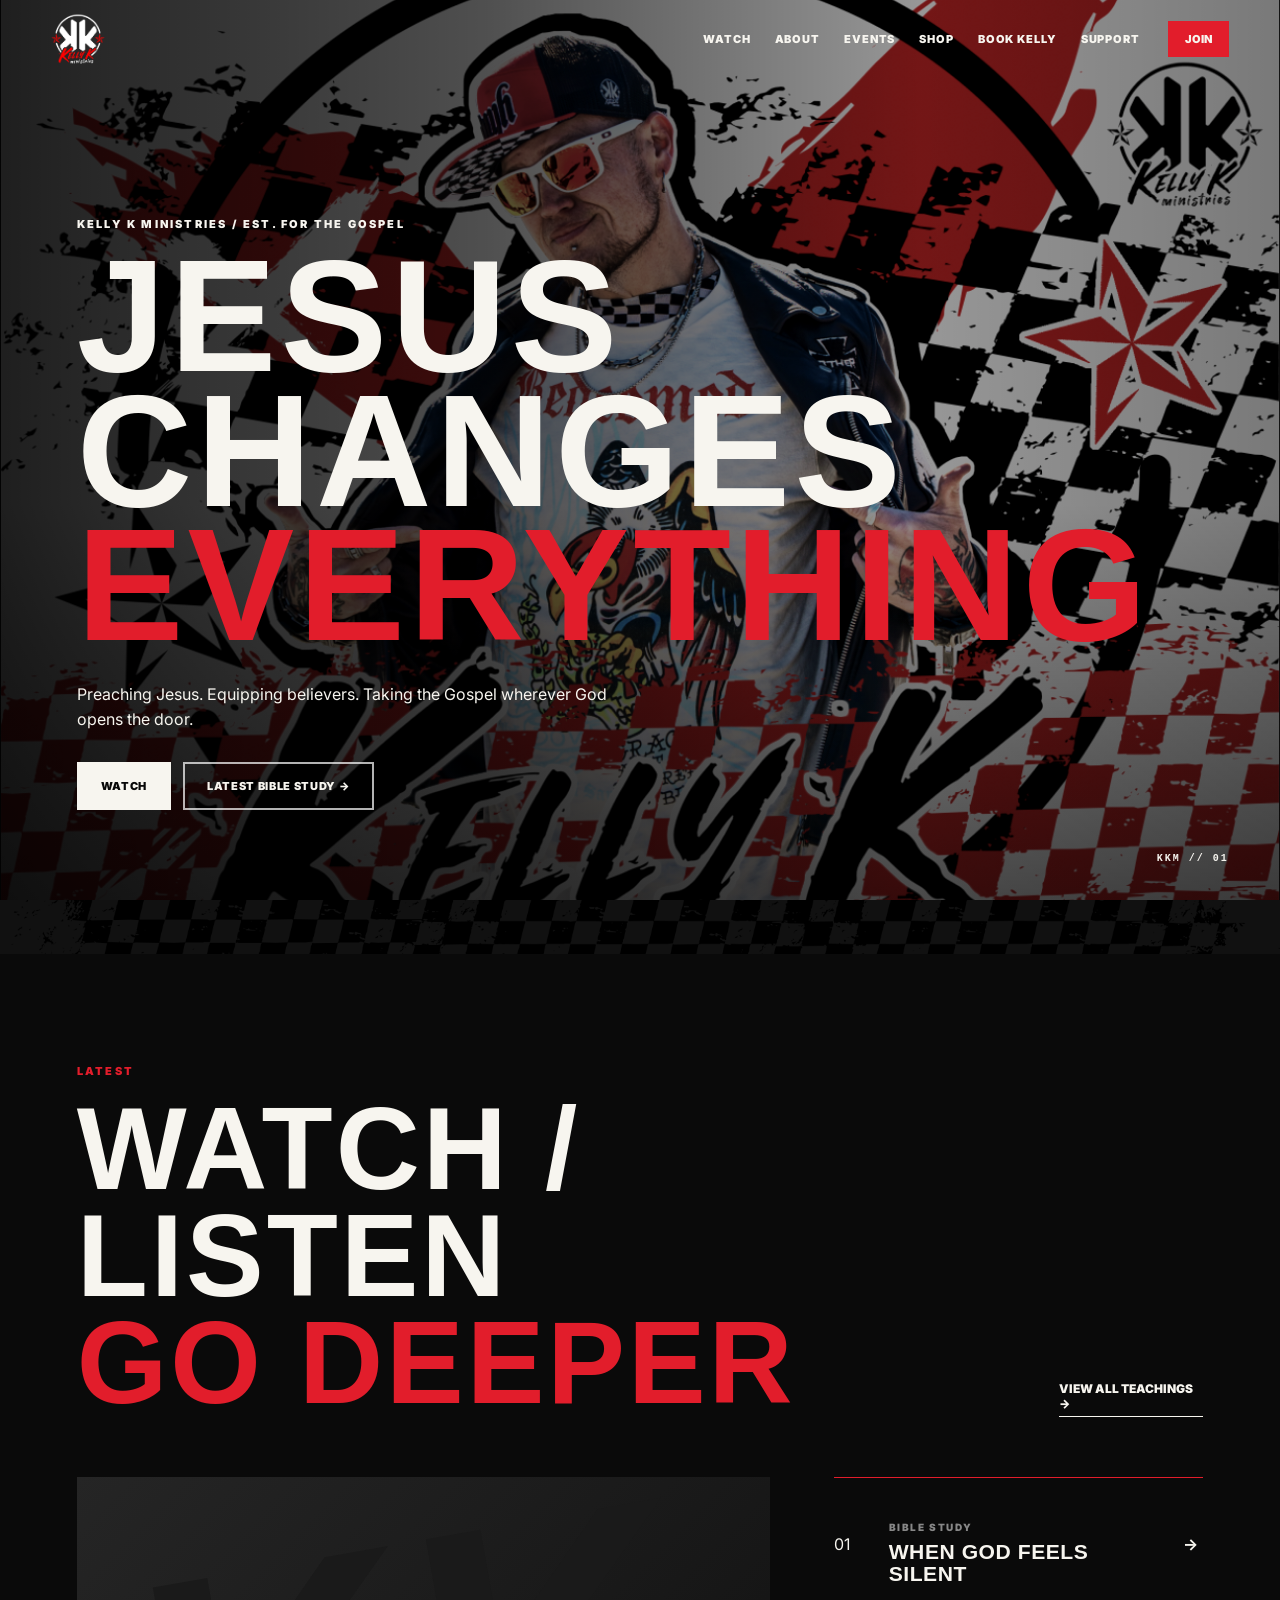
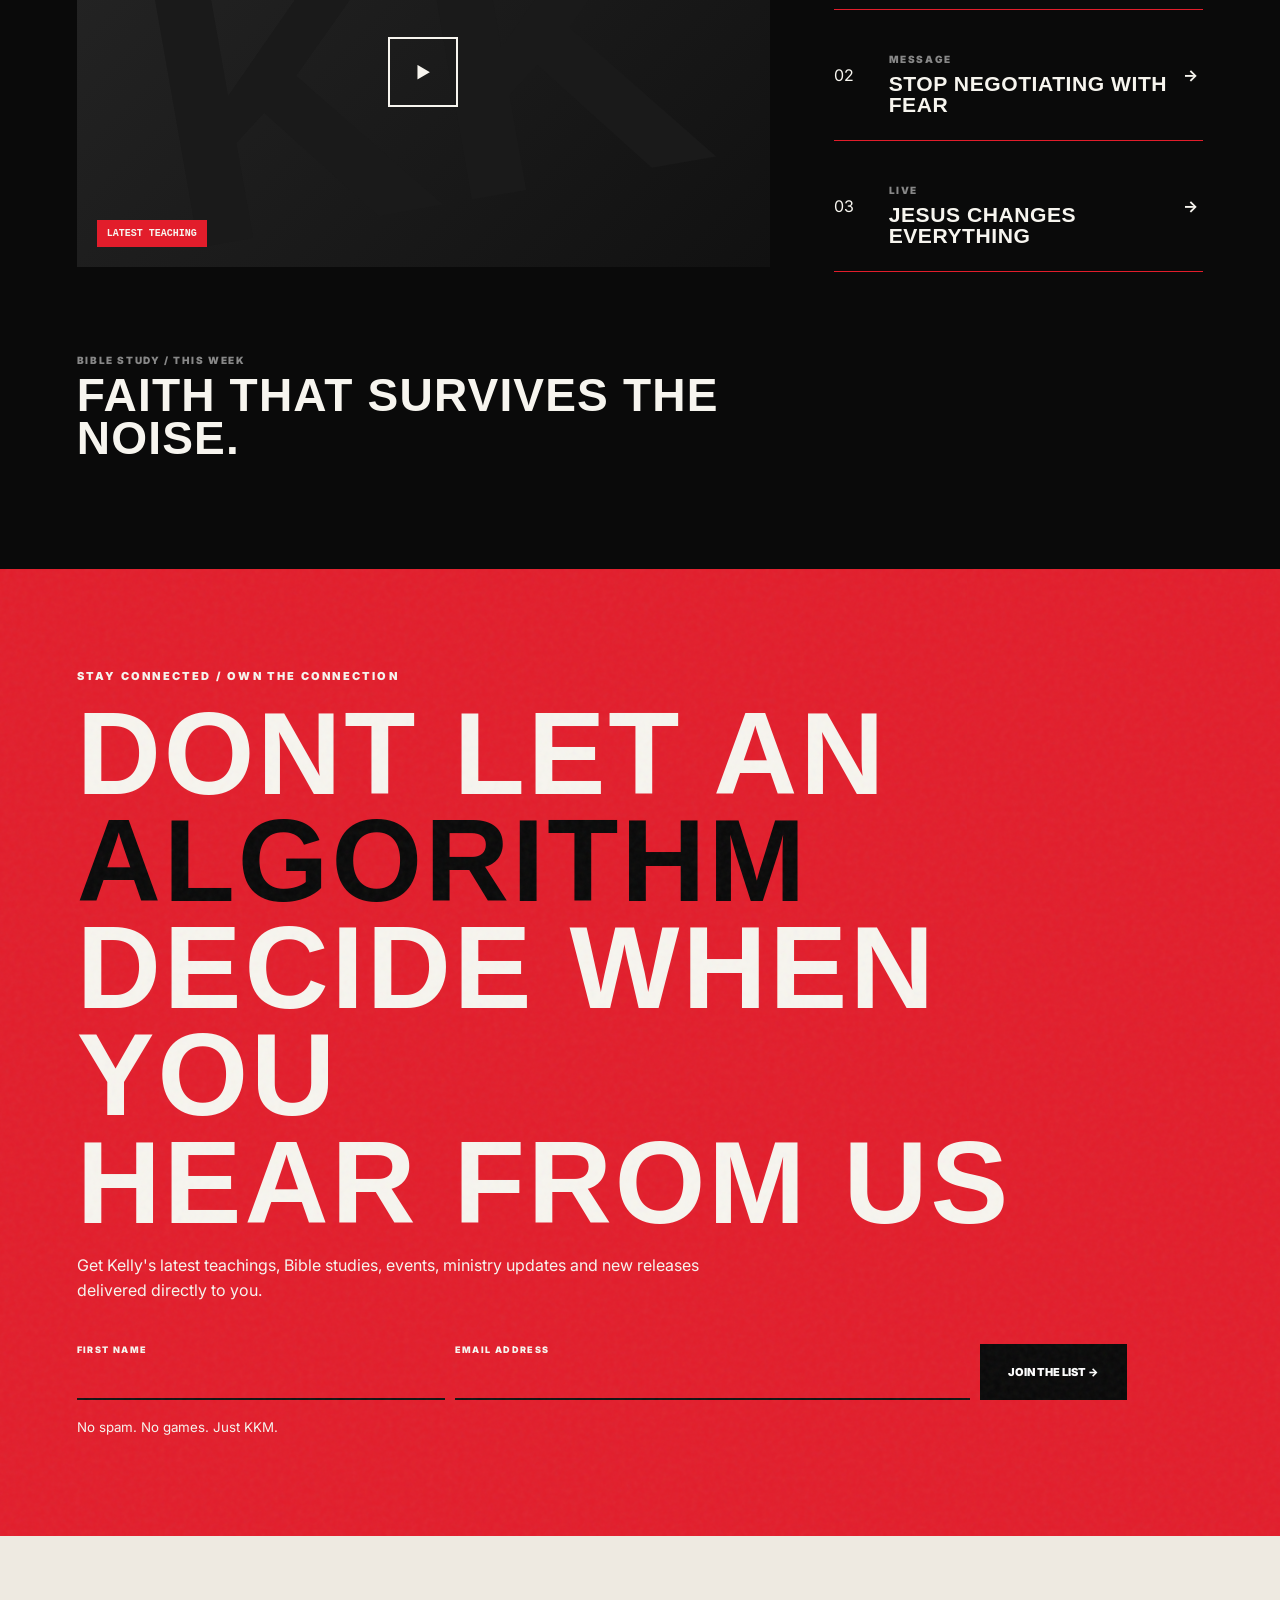
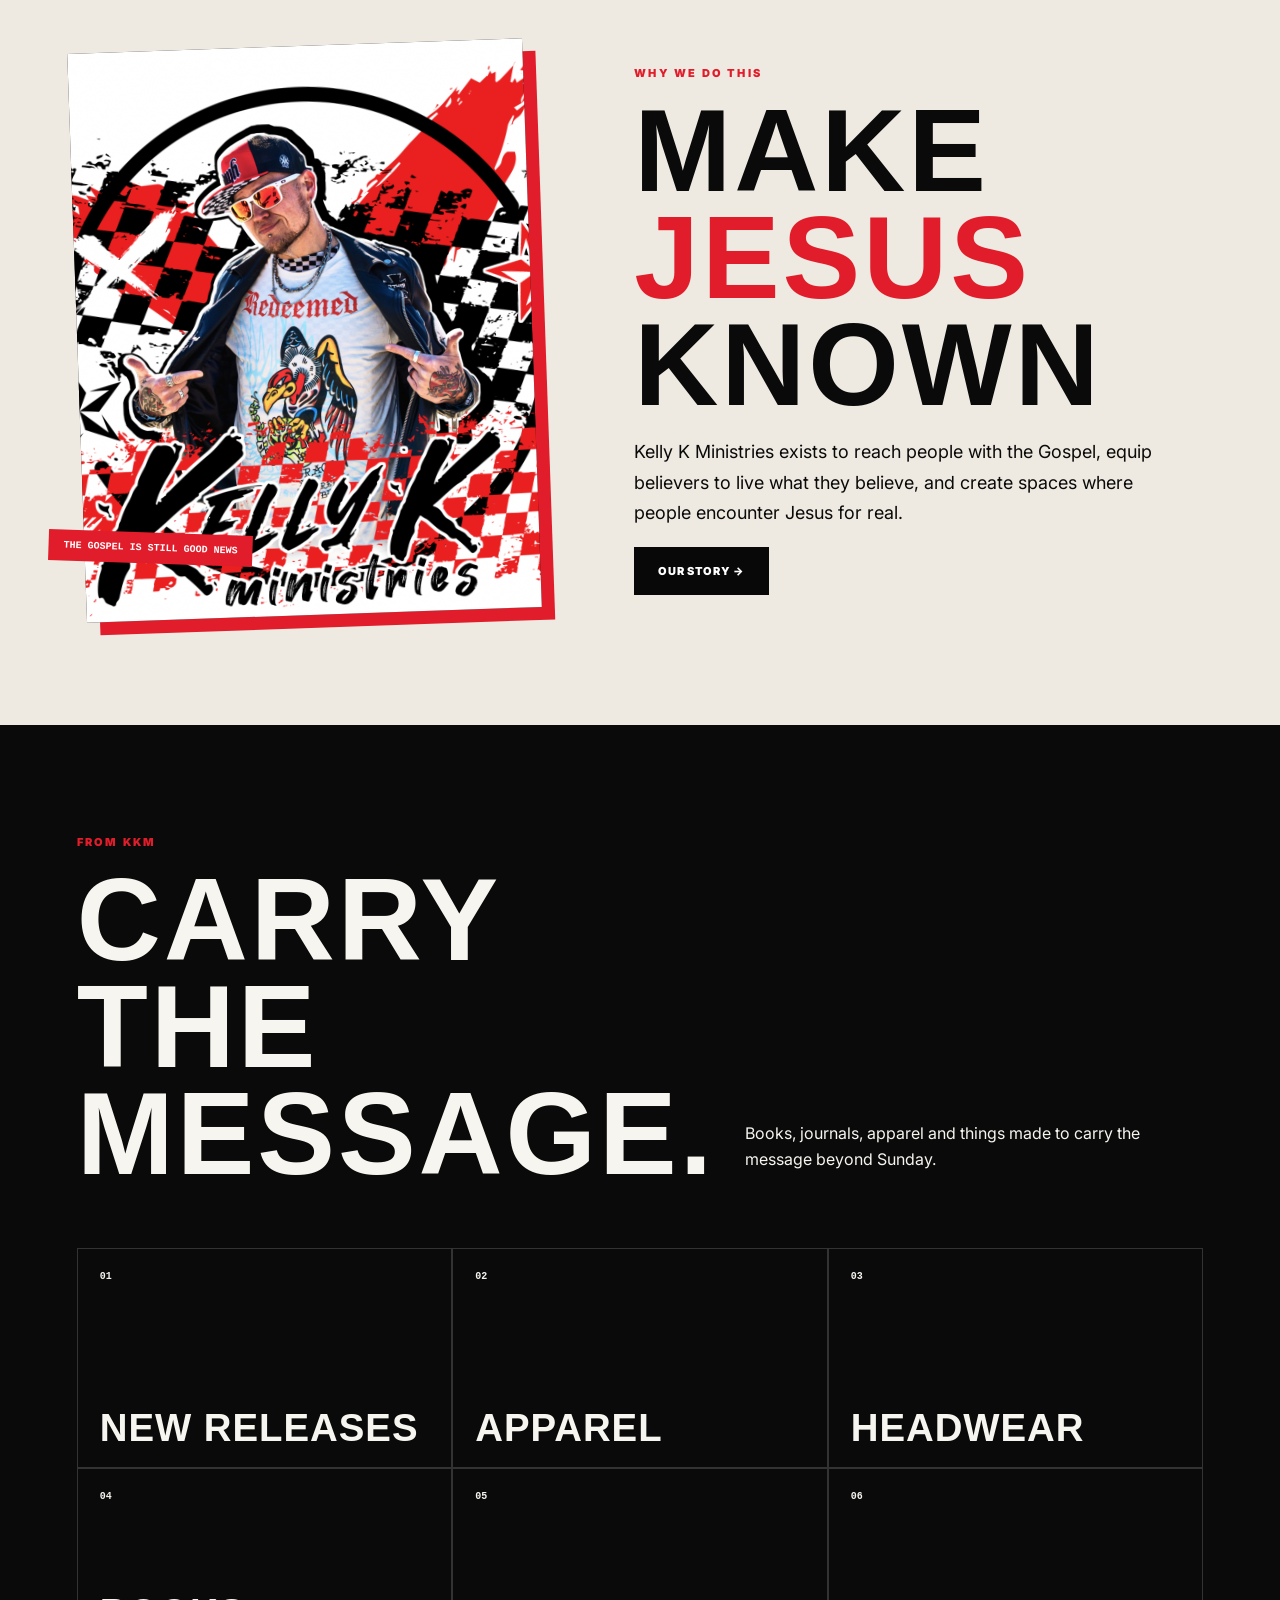
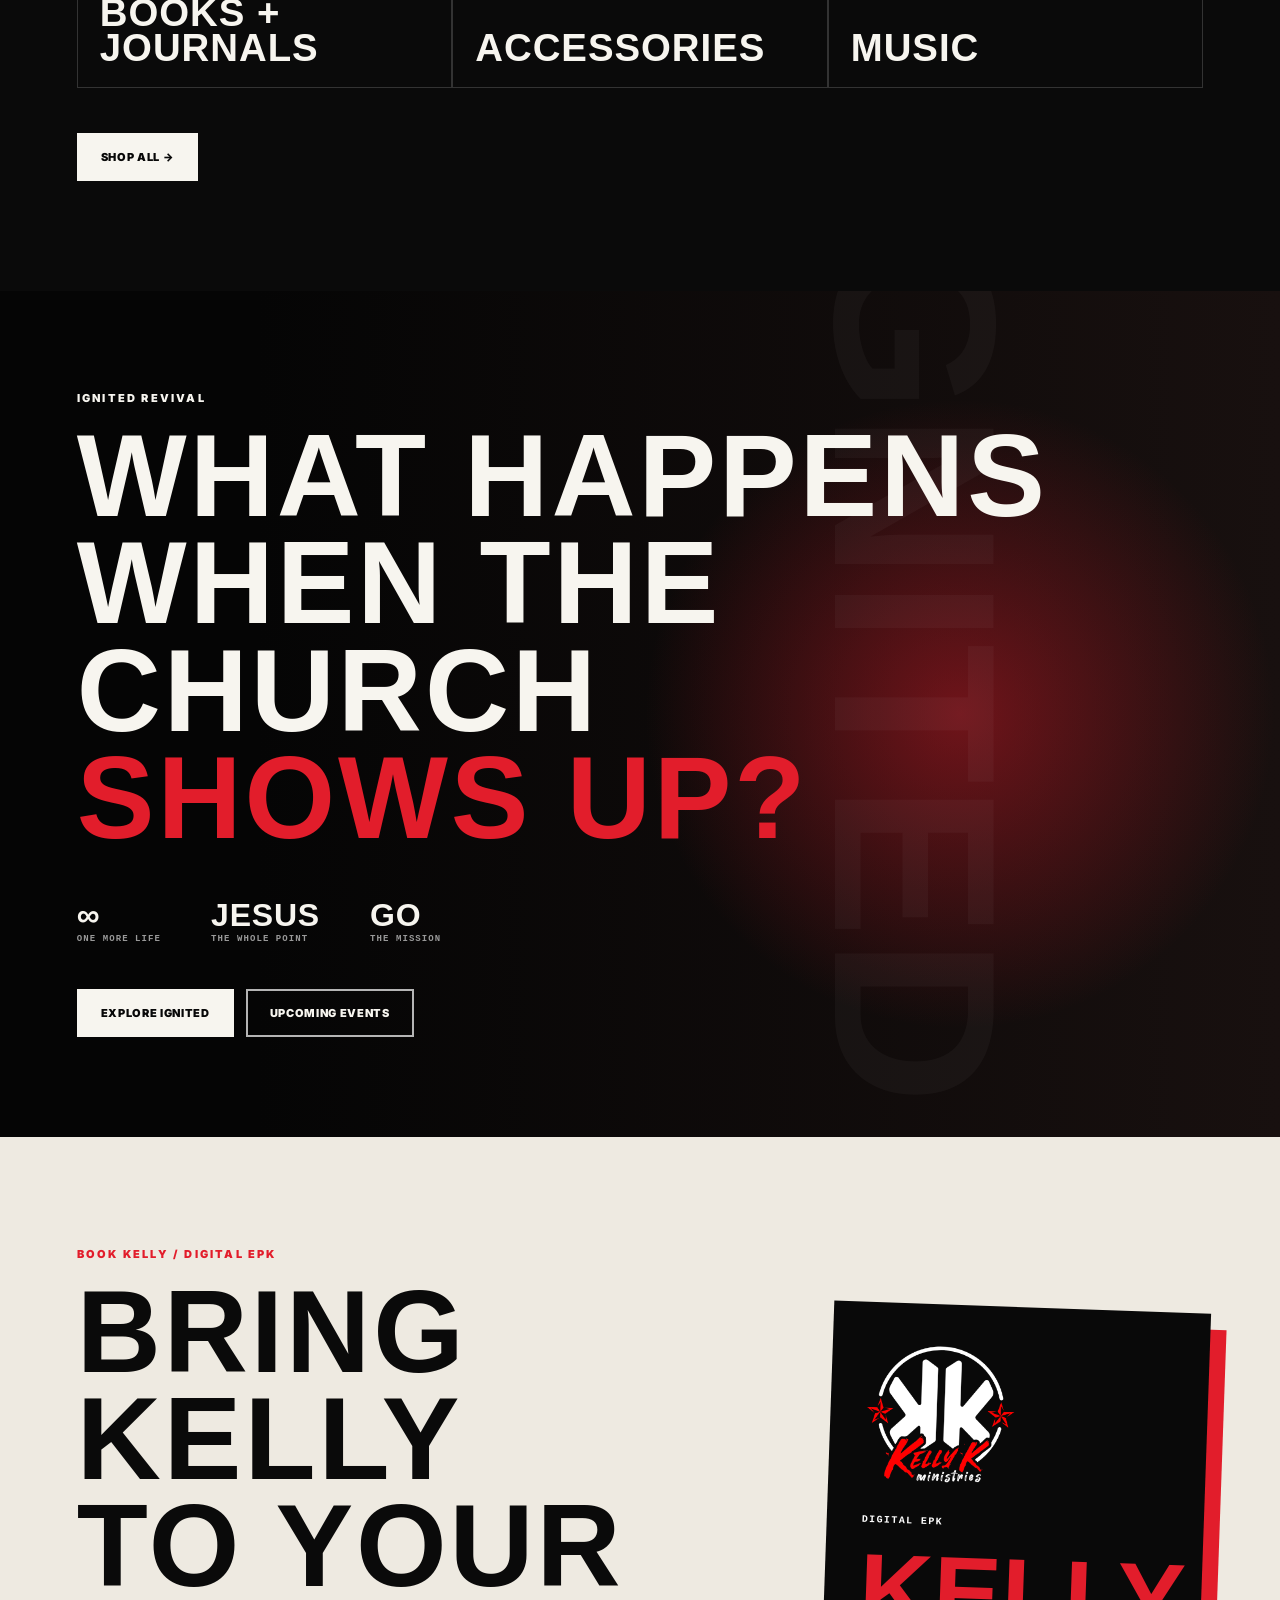
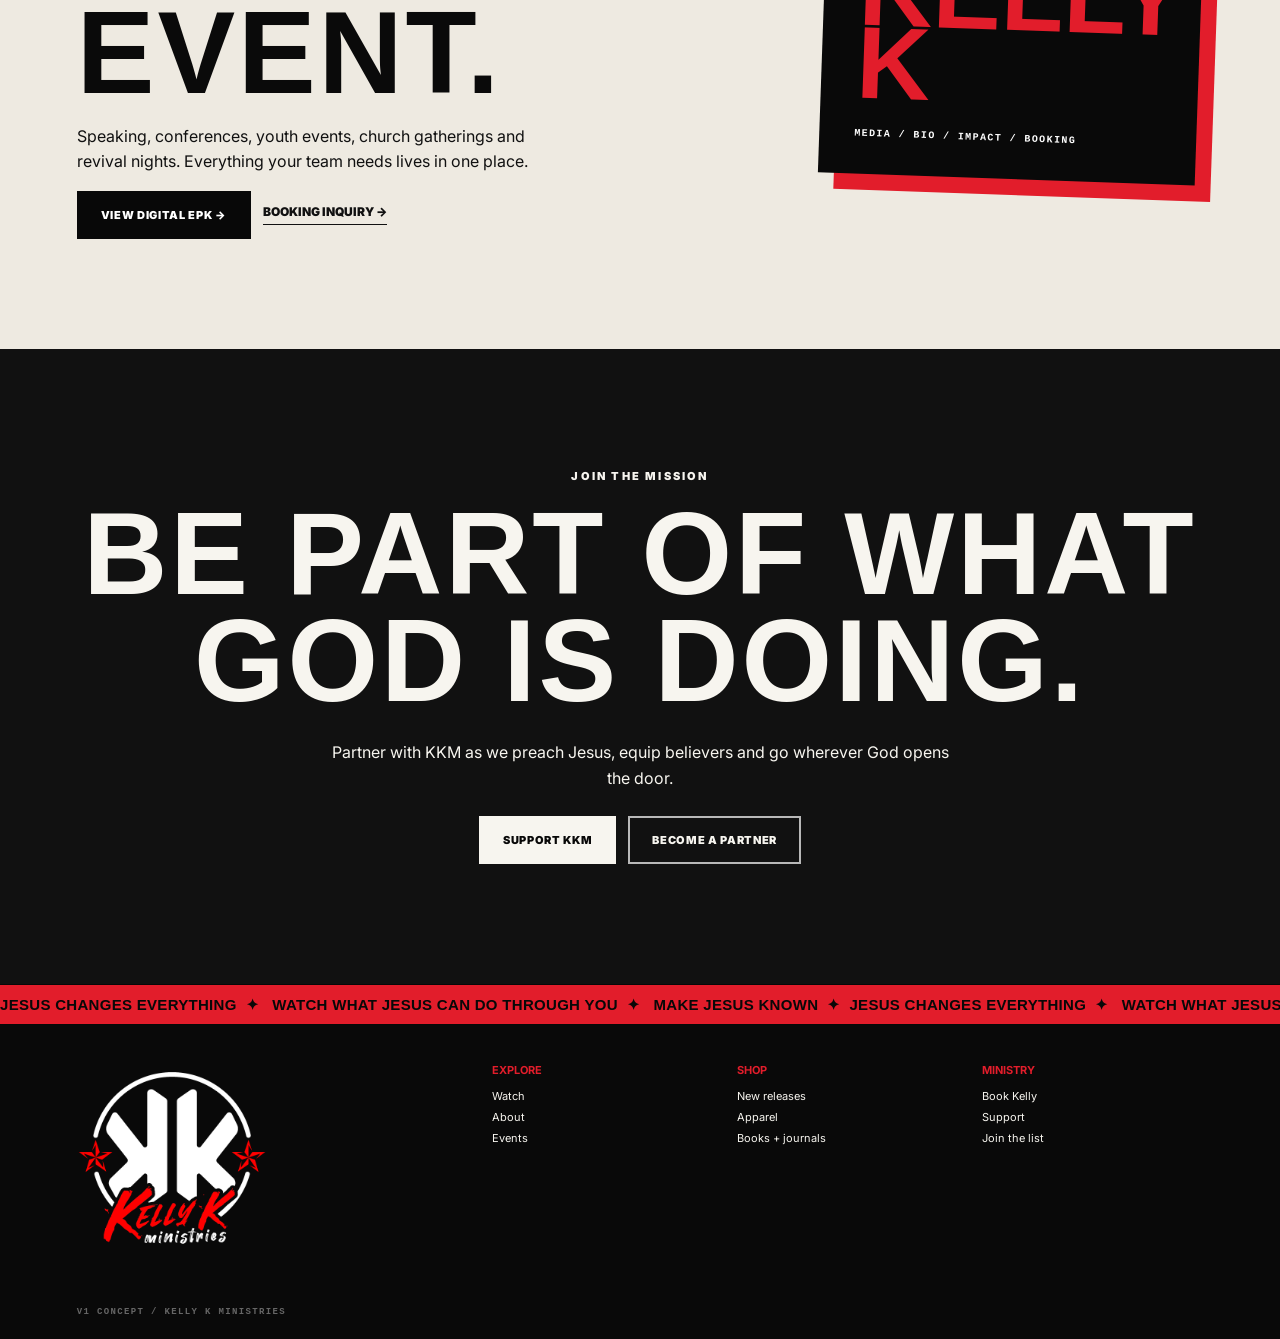
==== index.html @ 5352af82 "Unify homepage section heading typography" ====
<!doctype html>
<html lang="en">
<head>
<meta charset="UTF-8" />
<meta name="viewport" content="width=device-width,initial-scale=1" />
<meta name="theme-color" content="#0a0a0a" />
<title>Kelly K Ministries — V1</title>
<meta name="description" content="Kelly K Ministries — Jesus changes everything." />
<link rel="preconnect" href="https://fonts.googleapis.com">
<link rel="preconnect" href="https://fonts.gstatic.com" crossorigin>
<link href="https://fonts.googleapis.com/css2?family=Inter:wght@400;600;700;900&display=swap" rel="stylesheet">
<link rel="stylesheet" href="styles.css" />
<style>@font-face{font-family:'KKM Hero Heading';src:local('Heading Now Trial 58 Heavy'),local('HeadingNowTrial-58Heavy');font-style:normal;font-weight:900;font-display:swap}.hero-media.static-hero::before,.hero-media.static-hero::after{display:none!important}.hero-static{position:absolute;inset:0;width:100%;height:100%;object-fit:cover;z-index:0;filter:saturate(.72) contrast(1.08) brightness(.74)}h1,h2,h3,h4,.footer-brand,.category-grid strong,.stats b,.epk-card strong,.footer-ticker-track,.mobile-nav{font-family:'Heading Now Trial',Impact,'Arial Narrow',sans-serif!important}.hero h1{font-family:'KKM Hero Heading','Heading Now Trial',Impact,'Arial Narrow',sans-serif!important;font-size:clamp(84px,12.5vw,205px);letter-spacing:.025em;line-height:.84;font-weight:900}#watch .section-head h2,#join h2,#mission h2,#shop .section-head h2,#ignited h2,#book h2,#support h2{font-family:'KKM Hero Heading','Heading Now Trial',Impact,'Arial Narrow',sans-serif!important;font-size:clamp(68px,9.1vw,150px);letter-spacing:.025em;line-height:.92;font-weight:900}#watch .section-head h2 .watch-red{color:var(--red)}#watch .feature-grid{align-items:start;grid-template-areas:'video list' 'caption .'}#watch .feature-video{display:contents}#watch .media-placeholder{grid-area:video}#watch .feature-caption{grid-area:caption}#watch .teaching-list{grid-area:list;align-self:center}#watch .teaching-list article{border-top-color:var(--red)}#watch .teaching-list article:last-child{border-bottom-color:var(--red)}#join h2 .algorithm-black{color:#080808}#mission h2 .mission-red{color:var(--red)}#shop .category-grid strong{font-family:'KKM Hero Heading','Heading Now Trial',Impact,'Arial Narrow',sans-serif!important;letter-spacing:.025em;line-height:.92;font-weight:900}#ignited .stats b{font-family:'KKM Hero Heading','Heading Now Trial',Impact,'Arial Narrow',sans-serif!important;letter-spacing:.025em;font-weight:900}#watch,#join,#mission,#shop,#ignited,#book,#support{scroll-margin-top:78px}</style>
</head>
<body>
<header class="site-header" id="header"><a class="brand" href="#top" aria-label="Kelly K Ministries home"><img src="Logo%20for%20dark%20background.png" alt="Kelly K Ministries"></a><nav class="desktop-nav" aria-label="Primary"><a href="#watch">Watch</a><a href="#mission">About</a><a href="#ignited">Events</a><a href="#shop">Shop</a><a href="#book">Book Kelly</a><a href="#support">Support</a></nav><a class="join-button" href="#join">Join</a><button class="menu-button" aria-label="Open menu" aria-expanded="false">MENU</button></header>
<nav class="mobile-nav" aria-label="Mobile"><a href="#watch">Watch</a><a href="#mission">About</a><a href="#ignited">Events</a><a href="#shop">Shop</a><a href="#book">Book Kelly</a><a href="#support">Support</a></nav>
<main id="top">
<section class="hero"><div class="hero-media static-hero" aria-hidden="true"><img class="hero-static" src="Screenshot%202026-08-28%20at%2014.25.22.png" alt=""><div class="hero-grade"></div></div><div class="hero-content"><p class="kicker">Kelly K Ministries / Est. for the Gospel</p><h1>JESUS<br>CHANGES<br><span>EVERYTHING</span></h1><p class="hero-copy">Preaching Jesus. Equipping believers. Taking the Gospel wherever God opens the door.</p><div class="actions"><a class="btn btn-light" href="#watch">Watch</a><a class="btn btn-outline" id="hero-live-cta" href="#watch">Latest Bible Study →</a></div></div><div class="hero-index">KKM // 01</div></section>
<div class="checker-break" aria-hidden="true"></div>
<section class="section dark" id="watch"><div class="section-head"><div><p class="kicker red">Latest</p><h2>WATCH / LISTEN<br><span class="watch-red">GO DEEPER</span></h2></div><a class="text-link" href="#watch">View all teachings →</a></div><div class="feature-grid"><article class="feature-video"><div class="media-placeholder"><span class="play">▶</span><span class="stamp">LATEST TEACHING</span></div><div class="feature-caption"><p class="meta">Bible Study / This Week</p><h3>Faith that survives the noise.</h3></div></article><div class="teaching-list"><article><span>01</span><div><p class="meta">Bible Study</p><h4>When God feels silent</h4></div><b>→</b></article><article><span>02</span><div><p class="meta">Message</p><h4>Stop negotiating with fear</h4></div><b>→</b></article><article><span>03</span><div><p class="meta">Live</p><h4>Jesus changes everything</h4></div><b>→</b></article></div></div></section>
<section class="join-section" id="join"><div class="noise"></div><p class="kicker">Stay connected / Own the connection</p><h2>dont let an<br><span class="algorithm-black">ALGORITHM</span><br>decide when YOU<br>hear from us</h2><p>Get Kelly's latest teachings, Bible studies, events, ministry updates and new releases delivered directly to you.</p><form class="signup" id="signup"><label>First name<input required name="name" autocomplete="given-name"></label><label>Email address<input required type="email" name="email" autocomplete="email"></label><button type="submit">Join the list →</button></form><small id="form-note">No spam. No games. Just KKM.</small></section>
<section class="section paper" id="mission"><div class="mission-grid"><div class="portrait collage"><img src="Screenshot%202026-08-28%20at%2014.25.22.png" alt="Kelly K Ministries artwork"><span class="tape">THE GOSPEL IS STILL GOOD NEWS</span></div><div class="mission-copy"><p class="kicker red">Why we do this</p><h2>Make <span class="mission-red">Jesus</span><br>known</h2><p>Kelly K Ministries exists to reach people with the Gospel, equip believers to live what they believe, and create spaces where people encounter Jesus for real.</p><a class="btn btn-dark" href="#mission">Our story →</a></div></div></section>
<section class="section dark shop" id="shop"><div class="section-head"><div><p class="kicker red">From KKM</p><h2>Carry the<br>message.</h2></div><p class="lede">Books, journals, apparel and things made to carry the message beyond Sunday.</p></div><div class="category-grid"><a href="#shop"><span>01</span><strong>New releases</strong></a><a href="#shop"><span>02</span><strong>Apparel</strong></a><a href="#shop"><span>03</span><strong>Headwear</strong></a><a href="#shop"><span>04</span><strong>Books + journals</strong></a><a href="#shop"><span>05</span><strong>Accessories</strong></a><a href="#shop"><span>06</span><strong>Music</strong></a></div><a class="btn btn-light" href="#shop">Shop all →</a></section>
<section class="ignited" id="ignited"><div class="ignited-bg"></div><div class="ignited-content"><p class="kicker">Ignited Revival</p><h2>What happens<br>when the church<br><span>shows up?</span></h2><div class="stats"><div><b>∞</b><small>ONE MORE LIFE</small></div><div><b>JESUS</b><small>THE WHOLE POINT</small></div><div><b>GO</b><small>THE MISSION</small></div></div><div class="actions"><a class="btn btn-light" href="#ignited">Explore Ignited</a><a class="btn btn-outline" href="#ignited">Upcoming events</a></div></div></section>
<section class="section paper book" id="book"><div><p class="kicker red">Book Kelly / Digital EPK</p><h2>Bring Kelly<br>to your event.</h2><p class="lede dark-text">Speaking, conferences, youth events, church gatherings and revival nights. Everything your team needs lives in one place.</p><div class="actions"><a class="btn btn-dark" href="#book">View digital EPK →</a><a class="text-link dark-text" href="#book">Booking inquiry →</a></div></div><div class="epk-card"><img src="Logo%20for%20dark%20background.png" alt="Kelly K Ministries"><span>DIGITAL EPK</span><strong>KELLY<br>K</strong><small>MEDIA / BIO / IMPACT / BOOKING</small></div></section>
<section class="support" id="support"><p class="kicker">Join the mission</p><h2>Be part of what<br>God is doing.</h2><p>Partner with KKM as we preach Jesus, equip believers and go wherever God opens the door.</p><div class="actions"><a class="btn btn-light" href="#support">Support KKM</a><a class="btn btn-outline" href="#support">Become a partner</a></div></section>
</main>
<div class="footer-ticker" aria-hidden="true"><div class="footer-ticker-track"><span>JESUS CHANGES EVERYTHING&nbsp;&nbsp;✦&nbsp;&nbsp; WATCH WHAT JESUS CAN DO THROUGH YOU&nbsp;&nbsp;✦&nbsp;&nbsp; MAKE JESUS KNOWN&nbsp;&nbsp;✦&nbsp;&nbsp;</span><span>JESUS CHANGES EVERYTHING&nbsp;&nbsp;✦&nbsp;&nbsp; WATCH WHAT JESUS CAN DO THROUGH YOU&nbsp;&nbsp;✦&nbsp;&nbsp; MAKE JESUS KNOWN&nbsp;&nbsp;✦&nbsp;&nbsp;</span></div></div>
<footer><div class="footer-brand"><img src="Logo%20for%20dark%20background.png" alt="Kelly K Ministries"></div><div class="footer-links"><div><b>Explore</b><a href="#watch">Watch</a><a href="#mission">About</a><a href="#ignited">Events</a></div><div><b>Shop</b><a href="#shop">New releases</a><a href="#shop">Apparel</a><a href="#shop">Books + journals</a></div><div><b>Ministry</b><a href="#book">Book Kelly</a><a href="#support">Support</a><a href="#join">Join the list</a></div></div><small>V1 CONCEPT / KELLY K MINISTRIES</small></footer>
<script src="script.js"></script>
</body></html>
---- styles.css ----
:root{--black:#090909;--paper:#eeeae1;--white:#f7f5ef;--red:#e21d2b;--line:rgba(255,255,255,.2)}*{box-sizing:border-box}html{scroll-behavior:smooth}body{margin:0;background:var(--black);color:var(--white);font-family:Inter,Arial,sans-serif}a{color:inherit;text-decoration:none}button,input{font:inherit}.site-header{height:78px;padding:0 4vw;position:fixed;z-index:50;top:0;width:100%;display:flex;align-items:center;gap:28px;border-bottom:1px solid transparent;transition:.25s}.site-header.scrolled{height:64px;background:rgba(8,8,8,.92);backdrop-filter:blur(12px);border-color:#292929}.brand{display:flex;align-items:center;margin-right:auto;height:58px}.brand img{display:block;width:auto;height:54px;max-width:190px;object-fit:contain}.site-header.scrolled .brand img{height:46px}.desktop-nav{display:flex;gap:24px;text-transform:uppercase;font-size:11px;font-weight:900;letter-spacing:.08em}.desktop-nav a:hover,.text-link:hover{color:var(--red)}.join-button{background:var(--red);padding:11px 17px;font-size:11px;font-weight:900;text-transform:uppercase}.menu-button,.mobile-nav{display:none}.hero{min-height:100svh;position:relative;display:flex;align-items:flex-end;padding:130px 6vw 10vh;overflow:hidden;background:#050505}.hero-media{position:absolute;inset:0;overflow:hidden;background:#050505;isolation:isolate}.hero-media::before{content:'';position:absolute;z-index:4;inset:-12% -4%;pointer-events:none;opacity:.11;mix-blend-mode:screen;background:repeating-linear-gradient(to bottom,transparent 0 7%,rgba(255,35,35,.12) 7.15% 7.35%,transparent 7.55% 15%,rgba(0,190,255,.10) 15.15% 15.35%,transparent 15.55% 23%);animation:vhsColorRoll 3.2s linear infinite}.hero-media::after{content:'';position:absolute;z-index:7;inset:0;pointer-events:none;box-shadow:inset 0 0 120px rgba(0,0,0,.55),inset 0 -30px 45px rgba(0,0,0,.28);background:linear-gradient(90deg,rgba(255,0,0,.025),transparent 18% 82%,rgba(0,165,255,.025));animation:vhsLuma 1.15s steps(3,end) infinite}.hero-video,.hero-fallback,.hero-grade,.vhs-noise,.vhs-scanlines,.vhs-head-switch,.vhs-tracking{position:absolute;inset:0}.hero-video{width:102%;height:102%;left:-1%;top:-1%;object-fit:cover;z-index:0;filter:saturate(.58) contrast(1.13) brightness(.72) blur(.15px);transform:scale(1.015);animation:vhsTapeDrift .34s steps(2,end) infinite}.hero-fallback{z-index:-1;background:radial-gradient(circle at 70% 28%,rgba(255,255,255,.06),transparent 20%),linear-gradient(120deg,#141414,#050505 50%,#1d1d1d)}.hero-grade{z-index:1;background:linear-gradient(90deg,rgba(0,0,0,.84) 0%,rgba(0,0,0,.58) 38%,rgba(0,0,0,.20) 72%,rgba(0,0,0,.36) 100%),linear-gradient(0deg,rgba(0,0,0,.52),transparent 44%)}.vhs-scanlines{z-index:2;pointer-events:none;opacity:.24;background:repeating-linear-gradient(to bottom,rgba(255,255,255,.045) 0 1px,rgba(0,0,0,.035) 1px 2px,transparent 2px 4px);background-size:100% 4px;animation:vhsScanRoll .18s linear infinite}.vhs-noise{z-index:3;pointer-events:none;opacity:.145;background-image:url("data:image/svg+xml,%3Csvg viewBox='0 0 180 180' xmlns='http://www.w3.org/2000/svg'%3E%3Cfilter id='n'%3E%3CfeTurbulence type='fractalNoise' baseFrequency='.88' numOctaves='4' stitchTiles='stitch'/%3E%3C/filter%3E%3Crect width='100%25' height='100%25' filter='url(%23n)' opacity='.95'/%3E%3C/svg%3E");background-size:190px 190px;mix-blend-mode:screen;animation:vhsNoise .075s steps(2,end) infinite,vhsNoisePulse 1.7s steps(5,end) infinite}.vhs-head-switch{z-index:5;top:auto;height:19%;bottom:-7%;pointer-events:none;opacity:.34;background:repeating-linear-gradient(to bottom,rgba(255,255,255,.05) 0 2px,rgba(0,0,0,.08) 2px 5px,transparent 5px 8px),linear-gradient(to top,rgba(255,255,255,.22),rgba(255,255,255,.04) 38%,transparent 74%);filter:blur(1.2px);animation:vhsHeadSwitch .52s steps(3,end) infinite}.vhs-tracking{z-index:6;pointer-events:none;opacity:.25;height:34%;top:-38%;bottom:auto;background:linear-gradient(to bottom,transparent 0 10%,rgba(255,255,255,.03) 10% 14%,transparent 14% 30%,rgba(255,255,255,.16) 30% 31%,rgba(0,0,0,.16) 31% 35%,rgba(255,255,255,.05) 35% 38%,transparent 38% 62%,rgba(255,255,255,.09) 62% 64%,transparent 64% 100%);filter:blur(.35px);animation:vhsTrackingRoll 2.45s linear infinite}.vhs-timecode{position:absolute;z-index:8;top:96px;right:4vw;font:700 12px/1.45 monospace;letter-spacing:.06em;color:rgba(255,255,255,.65);text-shadow:1px 0 rgba(255,0,0,.32),-1px 0 rgba(0,170,255,.26)}@keyframes vhsTapeDrift{0%{transform:translate3d(0,0,0) scale(1.015)}20%{transform:translate3d(-1.2px,.3px,0) scale(1.015)}40%{transform:translate3d(.7px,-.4px,0) scale(1.015)}60%{transform:translate3d(-.4px,.6px,0) scale(1.015)}80%{transform:translate3d(1px,-.2px,0) scale(1.015)}100%{transform:translate3d(0,0,0) scale(1.015)}}@keyframes vhsNoise{0%{transform:translate(0,0)}25%{transform:translate(-2px,1px)}50%{transform:translate(1px,-2px)}75%{transform:translate(2px,2px)}100%{transform:translate(-1px,0)}}@keyframes vhsNoisePulse{0%,100%{opacity:.12}20%{opacity:.16}40%{opacity:.135}60%{opacity:.18}80%{opacity:.14}}@keyframes vhsScanRoll{to{background-position:0 4px}}@keyframes vhsColorRoll{0%{transform:translateY(-8%)}100%{transform:translateY(8%)}}@keyframes vhsLuma{0%,100%{opacity:.9}35%{opacity:1}70%{opacity:.84}}@keyframes vhsHeadSwitch{0%{transform:translate3d(0,0,0) skewX(0deg)}25%{transform:translate3d(-3px,-1px,0) skewX(-.25deg)}50%{transform:translate3d(2px,1px,0) skewX(.2deg)}75%{transform:translate3d(-1px,0,0) skewX(-.1deg)}100%{transform:translate3d(0,0,0) skewX(0deg)}}@keyframes vhsTrackingRoll{0%{transform:translateY(0)}100%{transform:translateY(410%)}}.hero-content{position:relative;z-index:10;max-width:980px}.kicker{text-transform:uppercase;letter-spacing:.2em;font-size:11px;font-weight:900;margin:0 0 18px}.red{color:var(--red)}h1,h2,h3,h4,.footer-brand{font-family:'Heading Now',Impact,'Arial Narrow',sans-serif;text-transform:uppercase;letter-spacing:-.055em;margin:0}h1{font-size:clamp(65px,10.5vw,180px);line-height:.78}h1 span,.ignited h2 span{color:var(--red)}.hero-copy{max-width:530px;font-size:16px;line-height:1.55;margin:30px 0}.actions{display:flex;gap:12px;align-items:center;flex-wrap:wrap}.btn{display:inline-block;padding:15px 22px;text-transform:uppercase;font-size:11px;font-weight:900;letter-spacing:.06em;border:2px solid}.btn-light{background:var(--white);border-color:var(--white);color:#080808}.btn-outline{border-color:rgba(255,255,255,.7)}.btn-dark{background:#080808;color:#fff;border-color:#080808}.hero .btn:hover{background:var(--red);border-color:var(--red);color:#fff}#mission .btn-dark{transition:.2s}#mission .btn-dark:hover{background:var(--red);border-color:var(--red);color:#fff}.hero-index{position:absolute;z-index:10;right:4vw;bottom:4vh;font:700 10px monospace;letter-spacing:.2em}.checker-break{height:54px;background:#111 url('KKM%20Grunge%20checker%20stripe.png') center/cover no-repeat}.section{padding:110px 6vw}.dark{background:#0a0a0a}.paper{background:var(--paper);color:#0a0a0a}.section-head{display:flex;justify-content:space-between;align-items:end;gap:30px;margin-bottom:60px}.section h2,.join-section h2,.support h2,.ignited h2{font-size:clamp(52px,7.4vw,118px);line-height:.83}.text-link{font-size:12px;text-transform:uppercase;font-weight:900;border-bottom:1px solid;padding-bottom:5px}.feature-grid{display:grid;grid-template-columns:1.5fr .8fr;gap:5vw;align-items:center}.media-placeholder{aspect-ratio:16/9;background:linear-gradient(135deg,#252525,#111);display:grid;place-items:center;position:relative;overflow:hidden}.media-placeholder:before{content:'KK';position:absolute;font:900 30vw/.8 'Heading Now',Impact,sans-serif;color:#1a1a1a;transform:rotate(-10deg)}.play{position:relative;z-index:2;width:70px;height:70px;border:2px solid;display:grid;place-items:center}.stamp{position:absolute;left:20px;bottom:20px;background:var(--red);padding:8px 10px;font:900 10px monospace}.meta{font-size:10px;text-transform:uppercase;letter-spacing:.16em;font-weight:900;color:#888;margin:18px 0 8px}.feature-video h3{font-family:'KKM Hero Heading','Heading Now Trial',Impact,'Arial Narrow',sans-serif!important;font-size:clamp(32px,3.6vw,60px);line-height:.92;letter-spacing:.025em;font-weight:900}.teaching-list article{padding:25px 0;border-top:1px solid #333;display:grid;grid-template-columns:40px 1fr 20px;gap:15px;align-items:center}.teaching-list article:last-child{border-bottom:1px solid #333}.teaching-list h4{font-family:'KKM Hero Heading','Heading Now Trial',Impact,'Arial Narrow',sans-serif!important;font-size:clamp(20px,1.65vw,28px);line-height:1;letter-spacing:.025em;font-weight:900}.join-section{position:relative;background:var(--red);padding:100px 6vw;overflow:hidden}.join-section h2{max-width:1200px}.join-section h2 em{font-style:normal;color:#080808}.join-section>p:not(.kicker){max-width:650px;line-height:1.6}.signup{display:grid;grid-template-columns:1fr 1.4fr auto;gap:10px;margin:40px 0 16px;max-width:1050px}.signup label{font-size:9px;text-transform:uppercase;font-weight:900;letter-spacing:.15em}.signup input{display:block;width:100%;margin-top:8px;background:transparent;color:white;border:0;border-bottom:2px solid #111;padding:12px 0;outline:none}.signup button{border:0;background:#080808;color:#fff;padding:0 28px;text-transform:uppercase;font-size:11px;font-weight:900;cursor:pointer;transition:.2s}.signup button:hover{background:var(--white);color:#080808}.noise{position:absolute;inset:0;opacity:.08;pointer-events:none;background-image:url("data:image/svg+xml,%3Csvg viewBox='0 0 180 180' xmlns='http://www.w3.org/2000/svg'%3E%3Cfilter id='n'%3E%3CfeTurbulence type='fractalNoise' baseFrequency='.9' numOctaves='4' stitchTiles='stitch'/%3E%3C/filter%3E%3Crect width='100%25' height='100%25' filter='url(%23n)' opacity='.7'/%3E%3C/svg%3E")}.mission-grid{display:grid;grid-template-columns:.8fr 1fr;gap:8vw;align-items:center}.portrait{aspect-ratio:4/5;background:#111;position:relative;transform:rotate(-2deg);box-shadow:13px 13px 0 var(--red);overflow:visible}.portrait img{width:100%;height:100%;display:block;object-fit:cover}.tape{position:absolute;z-index:2;bottom:10%;left:-8%;background:var(--red);color:white;padding:10px 15px;font:900 10px monospace;transform:rotate(4deg)}.mission-copy p:not(.kicker){max-width:560px;font-size:18px;line-height:1.7}.category-grid{display:grid;grid-template-columns:repeat(3,1fr);margin-bottom:45px}.category-grid a{min-height:220px;border:1px solid #333;padding:22px;display:flex;flex-direction:column;justify-content:space-between;transition:.2s}.category-grid a:hover{background:var(--red);border-color:var(--red)}.category-grid span{font:700 10px monospace}.category-grid strong{font:900 clamp(24px,3vw,45px)/.9 'Heading Now',Impact,sans-serif;text-transform:uppercase;letter-spacing:-.05em}.lede{max-width:500px;line-height:1.6}.ignited{min-height:90vh;position:relative;display:flex;align-items:center;padding:100px 6vw;overflow:hidden}.ignited-bg{position:absolute;inset:0;background:radial-gradient(circle at 75% 50%,rgba(226,29,43,.45),transparent 30%),linear-gradient(90deg,#050505 20%,#18100f)}.ignited-bg:after{content:'IGNITED';position:absolute;right:-8%;top:30%;font:900 18vw/.8 'Heading Now',Impact,sans-serif;color:rgba(255,255,255,.035);transform:rotate(90deg)}.ignited-content{position:relative;z-index:2}.stats{display:flex;gap:50px;margin:45px 0}.stats div{display:flex;flex-direction:column}.stats b{font:900 32px 'Heading Now',Impact,sans-serif}.stats small{font:900 9px monospace;letter-spacing:.12em;color:#999}#ignited .btn{transition:.2s}#ignited .btn-light:hover{background:var(--red);border-color:var(--red);color:#fff}#ignited .btn-outline:hover{background:var(--red);border-color:var(--red);color:#fff}.book{display:grid;grid-template-columns:1.2fr .7fr;gap:8vw;align-items:center}.dark-text{color:#111}.epk-card{aspect-ratio:4/5;background:#090909;color:white;padding:35px;display:flex;flex-direction:column;justify-content:space-between;box-shadow:16px 16px 0 var(--red);transform:rotate(2deg);overflow:hidden}.epk-card img{width:150px;height:auto;align-self:flex-start;object-fit:contain}.epk-card span,.epk-card small{font:900 10px monospace;letter-spacing:.14em}.epk-card strong{font:900 8vw/.72 'Heading Now',Impact,sans-serif;color:var(--red)}.support{text-align:center;padding:120px 6vw;background:#111}.support p:not(.kicker){max-width:620px;margin:25px auto;line-height:1.6}.support .actions{justify-content:center}.footer-ticker{overflow:hidden;background:var(--red);color:#080808;border-top:1px solid #080808;border-bottom:1px solid #080808;padding:12px 0}.footer-ticker-track{display:flex;width:max-content;white-space:nowrap;animation:footerMarquee 24s linear infinite;font:900 15px/1 'Heading Now',Impact,sans-serif;letter-spacing:.02em}.footer-ticker-track span{display:block}@keyframes footerMarquee{to{transform:translateX(-50%)}}footer{padding:38px 6vw 22px;border-top:0;display:grid;grid-template-columns:.8fr 1.5fr;gap:36px}.footer-brand img{display:block;width:min(190px,72%);height:auto}.footer-links{display:grid;grid-template-columns:repeat(3,1fr);gap:24px}.footer-links div{display:flex;flex-direction:column;gap:7px;font-size:11px}.footer-links b{text-transform:uppercase;color:var(--red);margin-bottom:5px}footer>small{grid-column:1/-1;color:#666;font:700 9px monospace;letter-spacing:.15em;margin-top:18px}.route-page{min-height:100svh;padding:10vh 6vw;display:flex;flex-direction:column;justify-content:center}.route-page.paper{background:var(--paper);color:#090909}.route-page h1{max-width:1200px}.route-back{position:absolute;top:32px;left:6vw;font:900 10px/1 monospace;letter-spacing:.14em;text-transform:uppercase}.route-page .lede{margin-top:34px}@media(max-width:850px){.desktop-nav,.join-button{display:none}.menu-button{display:block;margin-left:auto;background:transparent;border:1px solid #777;color:white;padding:10px}.mobile-nav{position:fixed;z-index:45;inset:64px 0 auto;background:#090909;padding:25px 6vw;flex-direction:column;gap:20px;font:900 22px 'Heading Now',Impact,sans-serif;text-transform:uppercase}.mobile-nav.open{display:flex}.hero{padding-left:5vw;padding-right:5vw}.hero-copy{max-width:90%}.vhs-timecode{right:5vw;top:86px}.section{padding:80px 5vw}.section-head{display:block}.section-head .text-link{display:inline-block;margin-top:25px}.feature-grid,.mission-grid,.book{grid-template-columns:1fr}.signup{grid-template-columns:1fr}.signup button{padding:16px}.category-grid{grid-template-columns:1fr 1fr}.category-grid a{min-height:150px}.stats{gap:22px;flex-wrap:wrap}.epk-card{max-width:440px}.epk-card strong{font-size:18vw}footer{grid-template-columns:1fr;padding-top:30px}.footer-links{grid-template-columns:1fr 1fr 1fr}.footer-brand img{width:160px}}@media(max-width:520px){.brand img{height:43px;max-width:145px}h1{font-size:17vw}.hero{min-height:92svh}.vhs-timecode{font-size:10px}.section h2,.join-section h2,.support h2,.ignited h2{font-size:14vw}.category-grid{grid-template-columns:1fr}.category-grid a{min-height:125px}.stats{display:grid;grid-template-columns:1fr 1fr}.footer-links{grid-template-columns:1fr 1fr}.footer-ticker-track{font-size:13px}}@media(prefers-reduced-motion:reduce){html{scroll-behavior:auto}.site-header{transition:none!important}.hero-video,.hero-media::before,.hero-media::after,.vhs-noise,.vhs-scanlines,.vhs-head-switch,.vhs-tracking{animation:none!important}.footer-ticker-track{animation:none!important}}
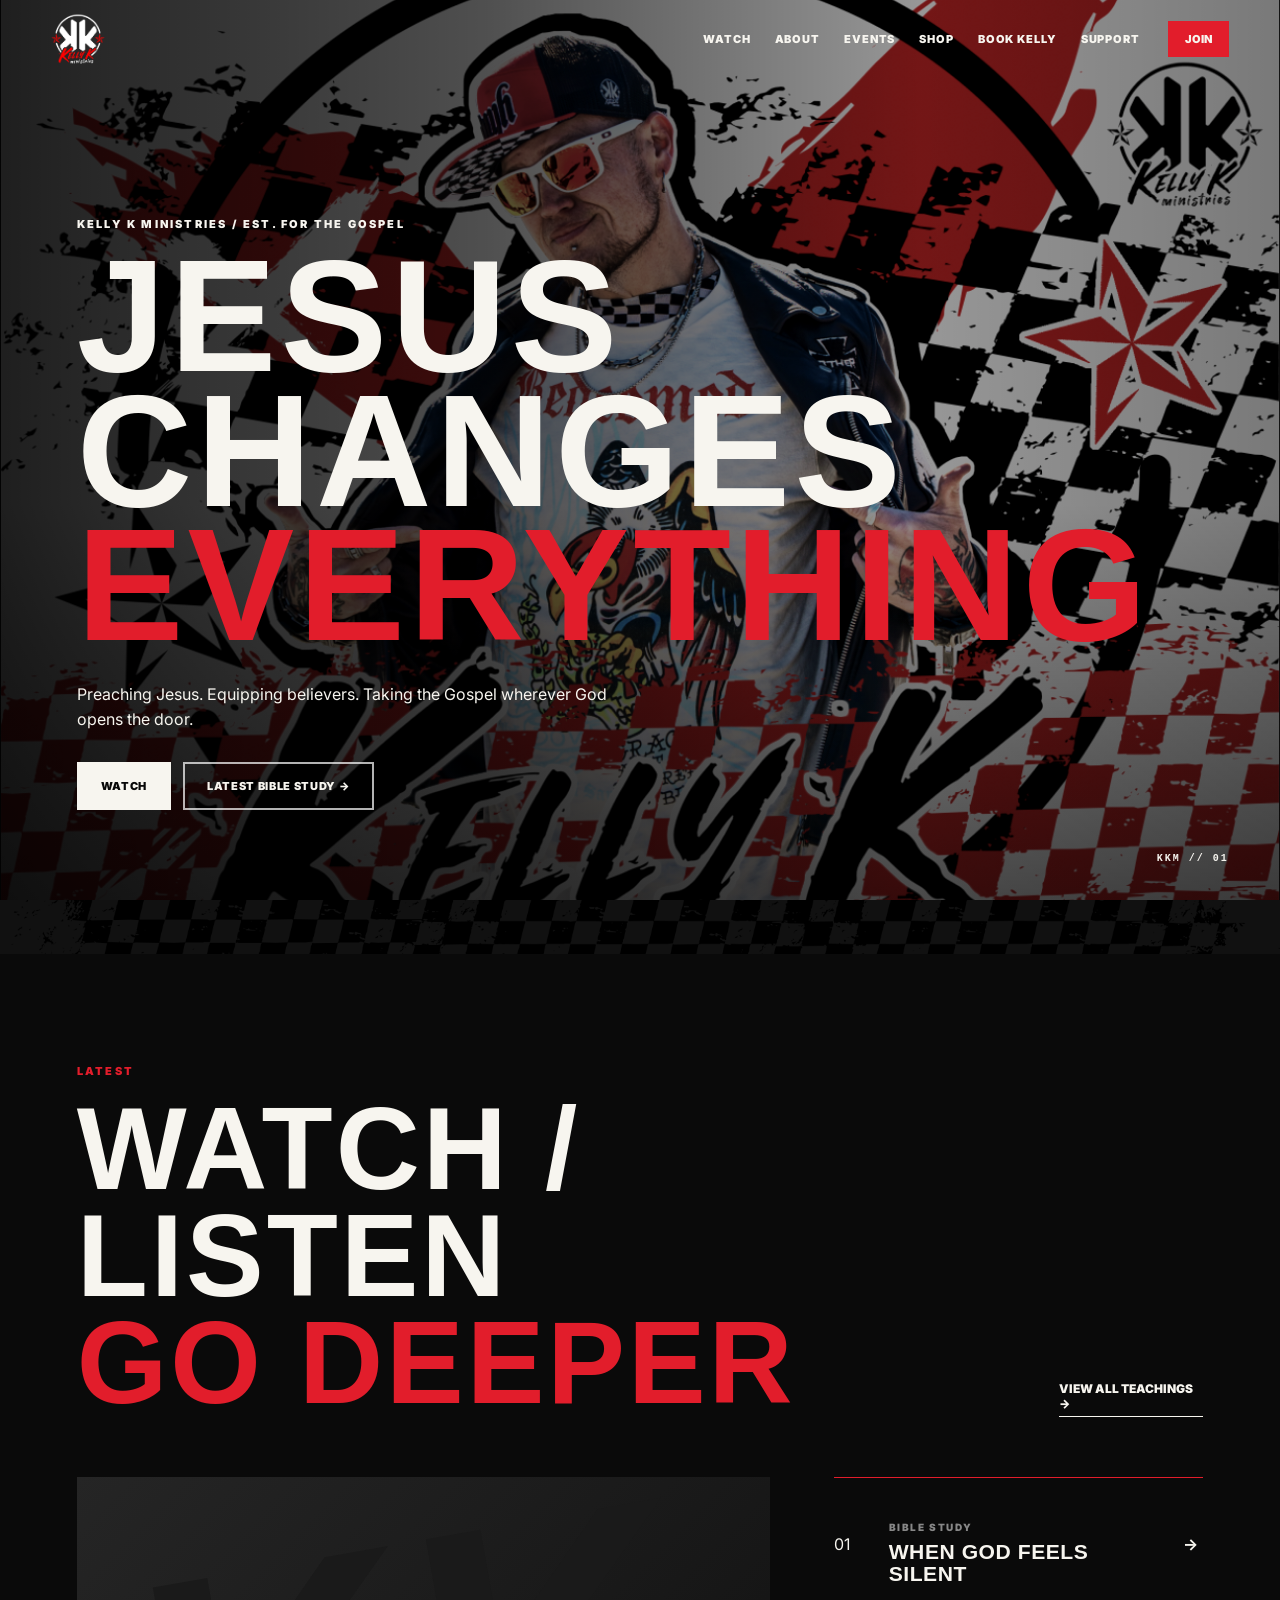
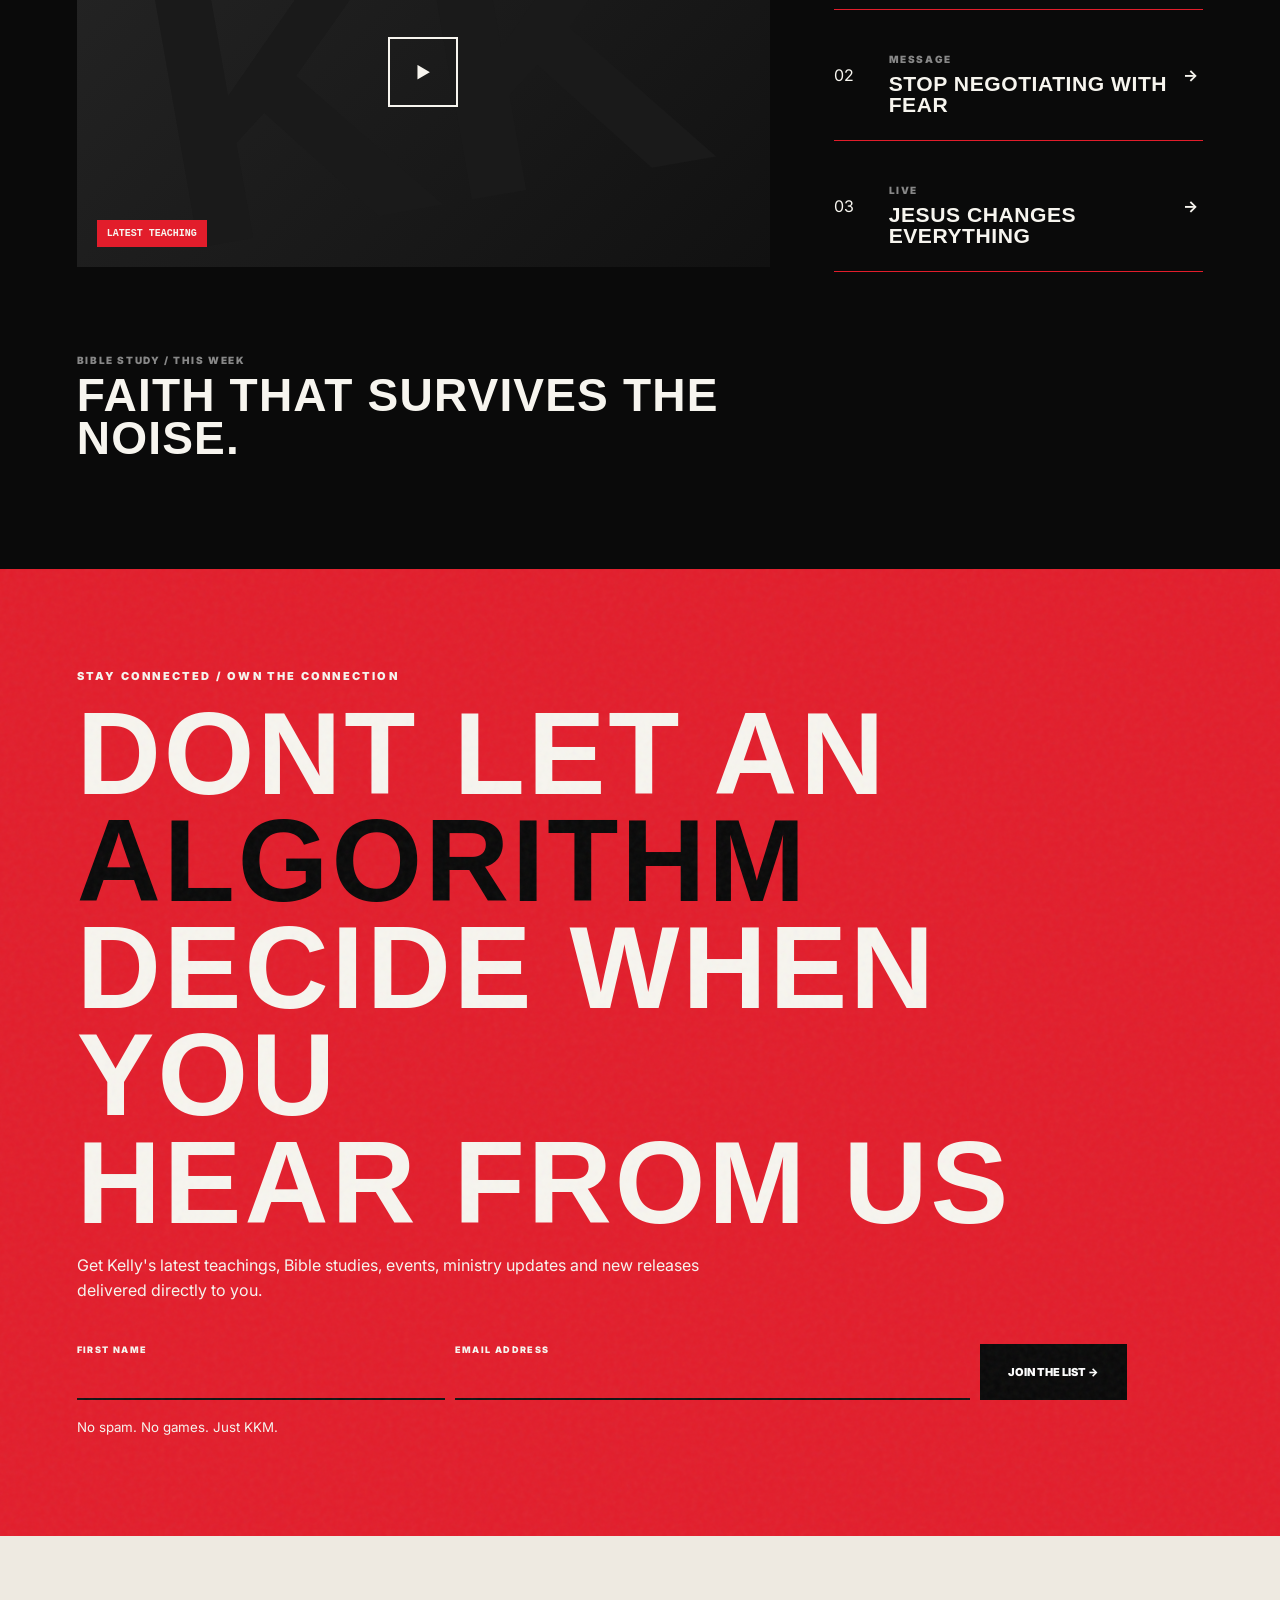
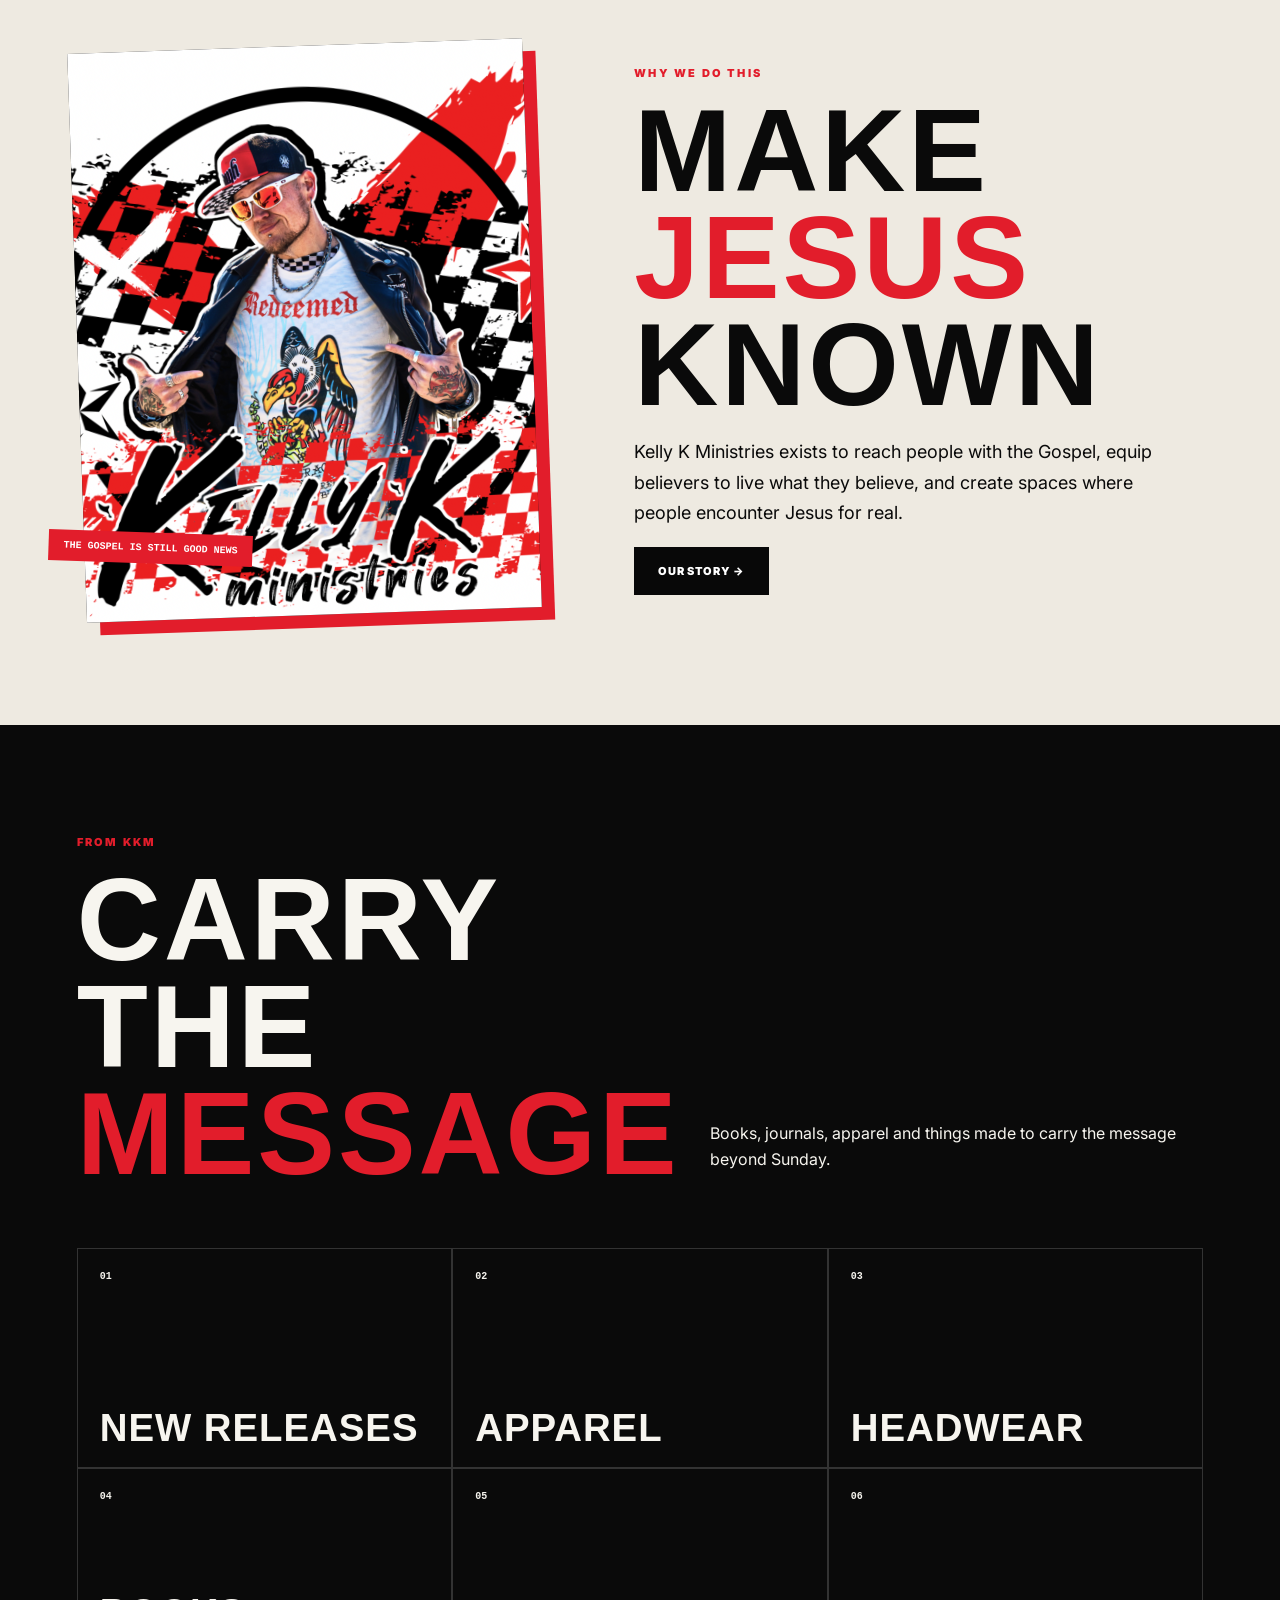
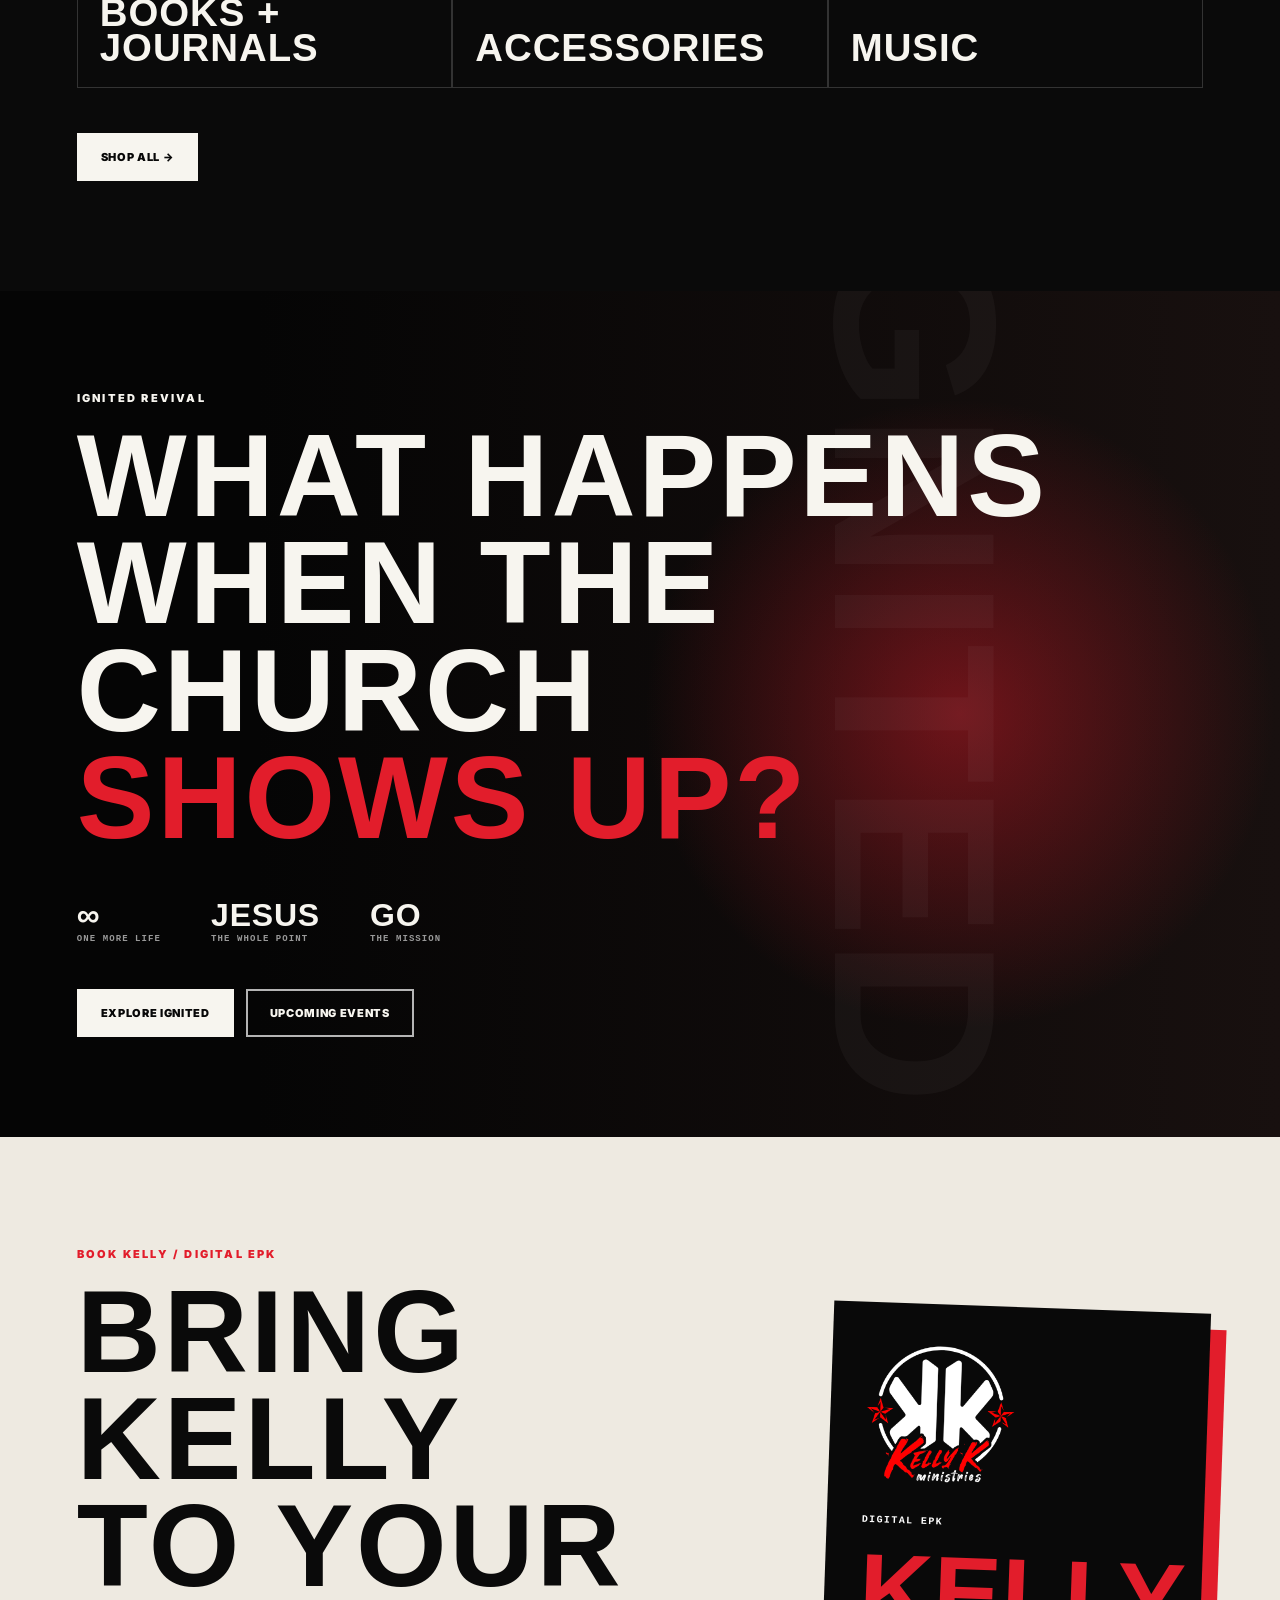
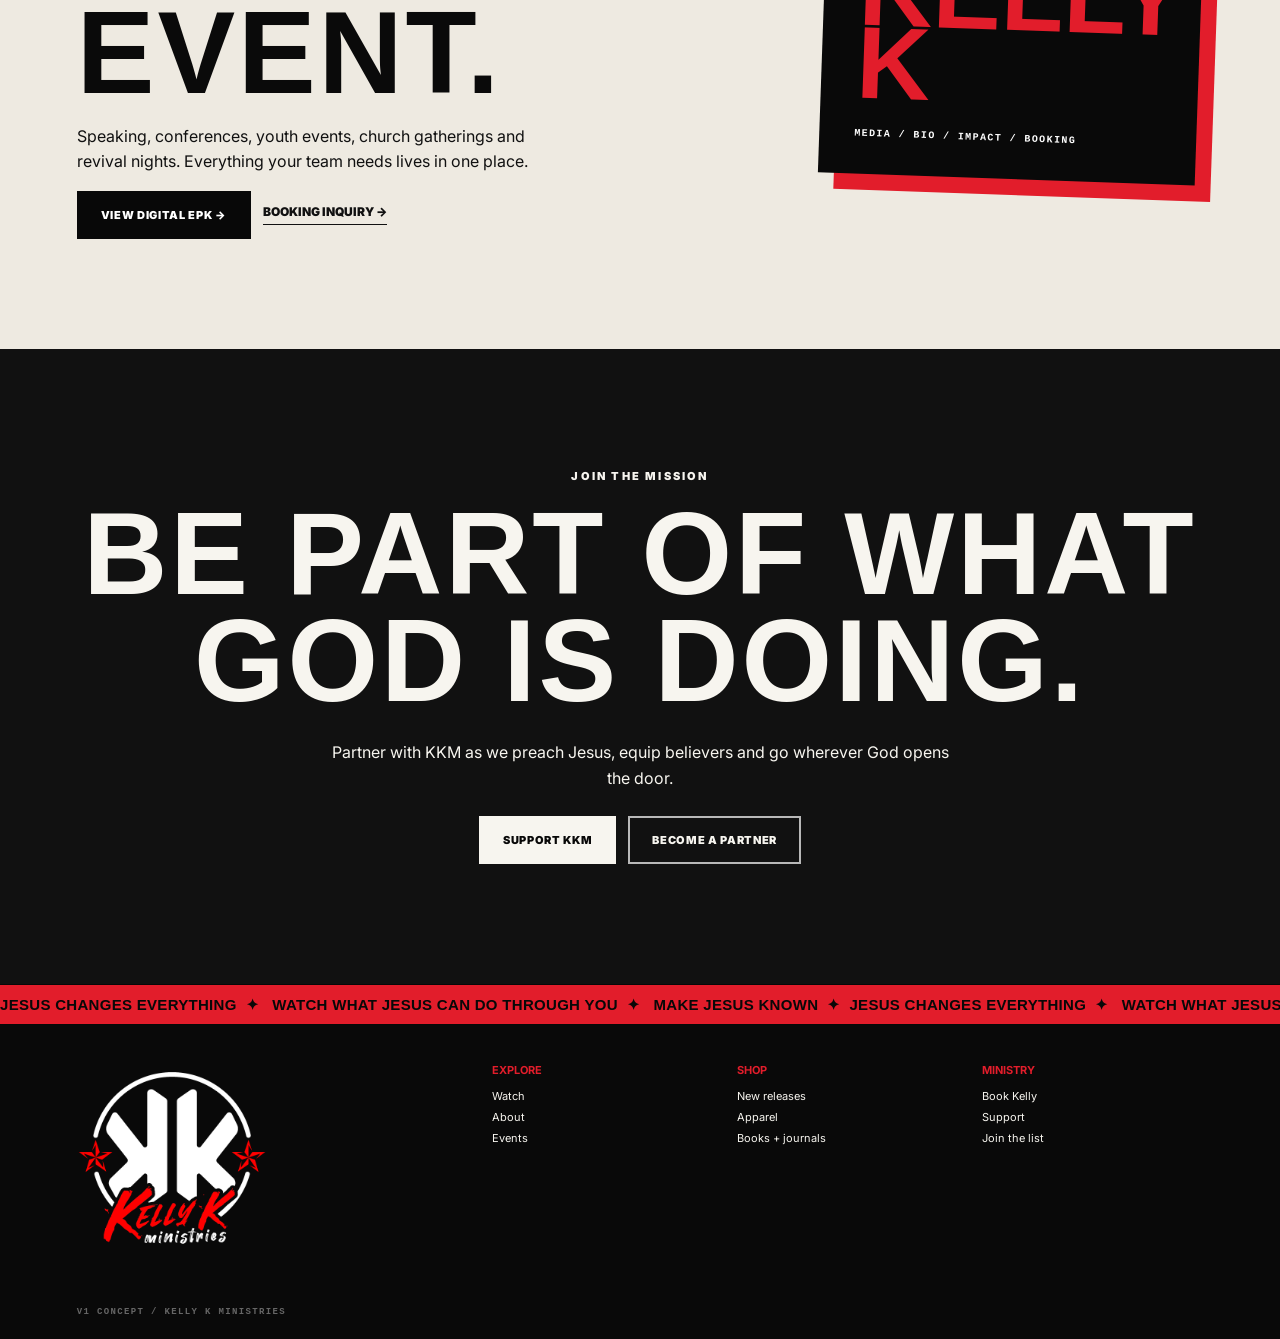
==== commit fda3f6fa: "Make Shop message red and remove full stop" ====
--- a/index.html
+++ b/index.html
@@ -10,7 +10,7 @@
 <link rel="preconnect" href="https://fonts.gstatic.com" crossorigin>
 <link href="https://fonts.googleapis.com/css2?family=Inter:wght@400;600;700;900&display=swap" rel="stylesheet">
 <link rel="stylesheet" href="styles.css" />
-<style>@font-face{font-family:'KKM Hero Heading';src:local('Heading Now Trial 58 Heavy'),local('HeadingNowTrial-58Heavy');font-style:normal;font-weight:900;font-display:swap}.hero-media.static-hero::before,.hero-media.static-hero::after{display:none!important}.hero-static{position:absolute;inset:0;width:100%;height:100%;object-fit:cover;z-index:0;filter:saturate(.72) contrast(1.08) brightness(.74)}h1,h2,h3,h4,.footer-brand,.category-grid strong,.stats b,.epk-card strong,.footer-ticker-track,.mobile-nav{font-family:'Heading Now Trial',Impact,'Arial Narrow',sans-serif!important}.hero h1{font-family:'KKM Hero Heading','Heading Now Trial',Impact,'Arial Narrow',sans-serif!important;font-size:clamp(84px,12.5vw,205px);letter-spacing:.025em;line-height:.84;font-weight:900}#watch .section-head h2,#join h2,#mission h2,#shop .section-head h2,#ignited h2,#book h2,#support h2{font-family:'KKM Hero Heading','Heading Now Trial',Impact,'Arial Narrow',sans-serif!important;font-size:clamp(68px,9.1vw,150px);letter-spacing:.025em;line-height:.92;font-weight:900}#watch .section-head h2 .watch-red{color:var(--red)}#watch .feature-grid{align-items:start;grid-template-areas:'video list' 'caption .'}#watch .feature-video{display:contents}#watch .media-placeholder{grid-area:video}#watch .feature-caption{grid-area:caption}#watch .teaching-list{grid-area:list;align-self:center}#watch .teaching-list article{border-top-color:var(--red)}#watch .teaching-list article:last-child{border-bottom-color:var(--red)}#join h2 .algorithm-black{color:#080808}#mission h2 .mission-red{color:var(--red)}#shop .category-grid strong{font-family:'KKM Hero Heading','Heading Now Trial',Impact,'Arial Narrow',sans-serif!important;letter-spacing:.025em;line-height:.92;font-weight:900}#ignited .stats b{font-family:'KKM Hero Heading','Heading Now Trial',Impact,'Arial Narrow',sans-serif!important;letter-spacing:.025em;font-weight:900}#watch,#join,#mission,#shop,#ignited,#book,#support{scroll-margin-top:78px}</style>
+<style>@font-face{font-family:'KKM Hero Heading';src:local('Heading Now Trial 58 Heavy'),local('HeadingNowTrial-58Heavy');font-style:normal;font-weight:900;font-display:swap}.hero-media.static-hero::before,.hero-media.static-hero::after{display:none!important}.hero-static{position:absolute;inset:0;width:100%;height:100%;object-fit:cover;z-index:0;filter:saturate(.72) contrast(1.08) brightness(.74)}h1,h2,h3,h4,.footer-brand,.category-grid strong,.stats b,.epk-card strong,.footer-ticker-track,.mobile-nav{font-family:'Heading Now Trial',Impact,'Arial Narrow',sans-serif!important}.hero h1{font-family:'KKM Hero Heading','Heading Now Trial',Impact,'Arial Narrow',sans-serif!important;font-size:clamp(84px,12.5vw,205px);letter-spacing:.025em;line-height:.84;font-weight:900}#watch .section-head h2,#join h2,#mission h2,#shop .section-head h2,#ignited h2,#book h2,#support h2{font-family:'KKM Hero Heading','Heading Now Trial',Impact,'Arial Narrow',sans-serif!important;font-size:clamp(68px,9.1vw,150px);letter-spacing:.025em;line-height:.92;font-weight:900}#watch .section-head h2 .watch-red{color:var(--red)}#watch .feature-grid{align-items:start;grid-template-areas:'video list' 'caption .'}#watch .feature-video{display:contents}#watch .media-placeholder{grid-area:video}#watch .feature-caption{grid-area:caption}#watch .teaching-list{grid-area:list;align-self:center}#watch .teaching-list article{border-top-color:var(--red)}#watch .teaching-list article:last-child{border-bottom-color:var(--red)}#join h2 .algorithm-black{color:#080808}#mission h2 .mission-red{color:var(--red)}#shop .section-head h2 .shop-red{color:var(--red)}#shop .category-grid strong{font-family:'KKM Hero Heading','Heading Now Trial',Impact,'Arial Narrow',sans-serif!important;letter-spacing:.025em;line-height:.92;font-weight:900}#ignited .stats b{font-family:'KKM Hero Heading','Heading Now Trial',Impact,'Arial Narrow',sans-serif!important;letter-spacing:.025em;font-weight:900}#watch,#join,#mission,#shop,#ignited,#book,#support{scroll-margin-top:78px}</style>
 </head>
 <body>
 <header class="site-header" id="header"><a class="brand" href="#top" aria-label="Kelly K Ministries home"><img src="Logo%20for%20dark%20background.png" alt="Kelly K Ministries"></a><nav class="desktop-nav" aria-label="Primary"><a href="#watch">Watch</a><a href="#mission">About</a><a href="#ignited">Events</a><a href="#shop">Shop</a><a href="#book">Book Kelly</a><a href="#support">Support</a></nav><a class="join-button" href="#join">Join</a><button class="menu-button" aria-label="Open menu" aria-expanded="false">MENU</button></header>
@@ -21,7 +21,7 @@
 <section class="section dark" id="watch"><div class="section-head"><div><p class="kicker red">Latest</p><h2>WATCH / LISTEN<br><span class="watch-red">GO DEEPER</span></h2></div><a class="text-link" href="#watch">View all teachings →</a></div><div class="feature-grid"><article class="feature-video"><div class="media-placeholder"><span class="play">▶</span><span class="stamp">LATEST TEACHING</span></div><div class="feature-caption"><p class="meta">Bible Study / This Week</p><h3>Faith that survives the noise.</h3></div></article><div class="teaching-list"><article><span>01</span><div><p class="meta">Bible Study</p><h4>When God feels silent</h4></div><b>→</b></article><article><span>02</span><div><p class="meta">Message</p><h4>Stop negotiating with fear</h4></div><b>→</b></article><article><span>03</span><div><p class="meta">Live</p><h4>Jesus changes everything</h4></div><b>→</b></article></div></div></section>
 <section class="join-section" id="join"><div class="noise"></div><p class="kicker">Stay connected / Own the connection</p><h2>dont let an<br><span class="algorithm-black">ALGORITHM</span><br>decide when YOU<br>hear from us</h2><p>Get Kelly's latest teachings, Bible studies, events, ministry updates and new releases delivered directly to you.</p><form class="signup" id="signup"><label>First name<input required name="name" autocomplete="given-name"></label><label>Email address<input required type="email" name="email" autocomplete="email"></label><button type="submit">Join the list →</button></form><small id="form-note">No spam. No games. Just KKM.</small></section>
 <section class="section paper" id="mission"><div class="mission-grid"><div class="portrait collage"><img src="Screenshot%202026-08-28%20at%2014.25.22.png" alt="Kelly K Ministries artwork"><span class="tape">THE GOSPEL IS STILL GOOD NEWS</span></div><div class="mission-copy"><p class="kicker red">Why we do this</p><h2>Make <span class="mission-red">Jesus</span><br>known</h2><p>Kelly K Ministries exists to reach people with the Gospel, equip believers to live what they believe, and create spaces where people encounter Jesus for real.</p><a class="btn btn-dark" href="#mission">Our story →</a></div></div></section>
-<section class="section dark shop" id="shop"><div class="section-head"><div><p class="kicker red">From KKM</p><h2>Carry the<br>message.</h2></div><p class="lede">Books, journals, apparel and things made to carry the message beyond Sunday.</p></div><div class="category-grid"><a href="#shop"><span>01</span><strong>New releases</strong></a><a href="#shop"><span>02</span><strong>Apparel</strong></a><a href="#shop"><span>03</span><strong>Headwear</strong></a><a href="#shop"><span>04</span><strong>Books + journals</strong></a><a href="#shop"><span>05</span><strong>Accessories</strong></a><a href="#shop"><span>06</span><strong>Music</strong></a></div><a class="btn btn-light" href="#shop">Shop all →</a></section>
+<section class="section dark shop" id="shop"><div class="section-head"><div><p class="kicker red">From KKM</p><h2>Carry the<br><span class="shop-red">message</span></h2></div><p class="lede">Books, journals, apparel and things made to carry the message beyond Sunday.</p></div><div class="category-grid"><a href="#shop"><span>01</span><strong>New releases</strong></a><a href="#shop"><span>02</span><strong>Apparel</strong></a><a href="#shop"><span>03</span><strong>Headwear</strong></a><a href="#shop"><span>04</span><strong>Books + journals</strong></a><a href="#shop"><span>05</span><strong>Accessories</strong></a><a href="#shop"><span>06</span><strong>Music</strong></a></div><a class="btn btn-light" href="#shop">Shop all →</a></section>
 <section class="ignited" id="ignited"><div class="ignited-bg"></div><div class="ignited-content"><p class="kicker">Ignited Revival</p><h2>What happens<br>when the church<br><span>shows up?</span></h2><div class="stats"><div><b>∞</b><small>ONE MORE LIFE</small></div><div><b>JESUS</b><small>THE WHOLE POINT</small></div><div><b>GO</b><small>THE MISSION</small></div></div><div class="actions"><a class="btn btn-light" href="#ignited">Explore Ignited</a><a class="btn btn-outline" href="#ignited">Upcoming events</a></div></div></section>
 <section class="section paper book" id="book"><div><p class="kicker red">Book Kelly / Digital EPK</p><h2>Bring Kelly<br>to your event.</h2><p class="lede dark-text">Speaking, conferences, youth events, church gatherings and revival nights. Everything your team needs lives in one place.</p><div class="actions"><a class="btn btn-dark" href="#book">View digital EPK →</a><a class="text-link dark-text" href="#book">Booking inquiry →</a></div></div><div class="epk-card"><img src="Logo%20for%20dark%20background.png" alt="Kelly K Ministries"><span>DIGITAL EPK</span><strong>KELLY<br>K</strong><small>MEDIA / BIO / IMPACT / BOOKING</small></div></section>
 <section class="support" id="support"><p class="kicker">Join the mission</p><h2>Be part of what<br>God is doing.</h2><p>Partner with KKM as we preach Jesus, equip believers and go wherever God opens the door.</p><div class="actions"><a class="btn btn-light" href="#support">Support KKM</a><a class="btn btn-outline" href="#support">Become a partner</a></div></section>
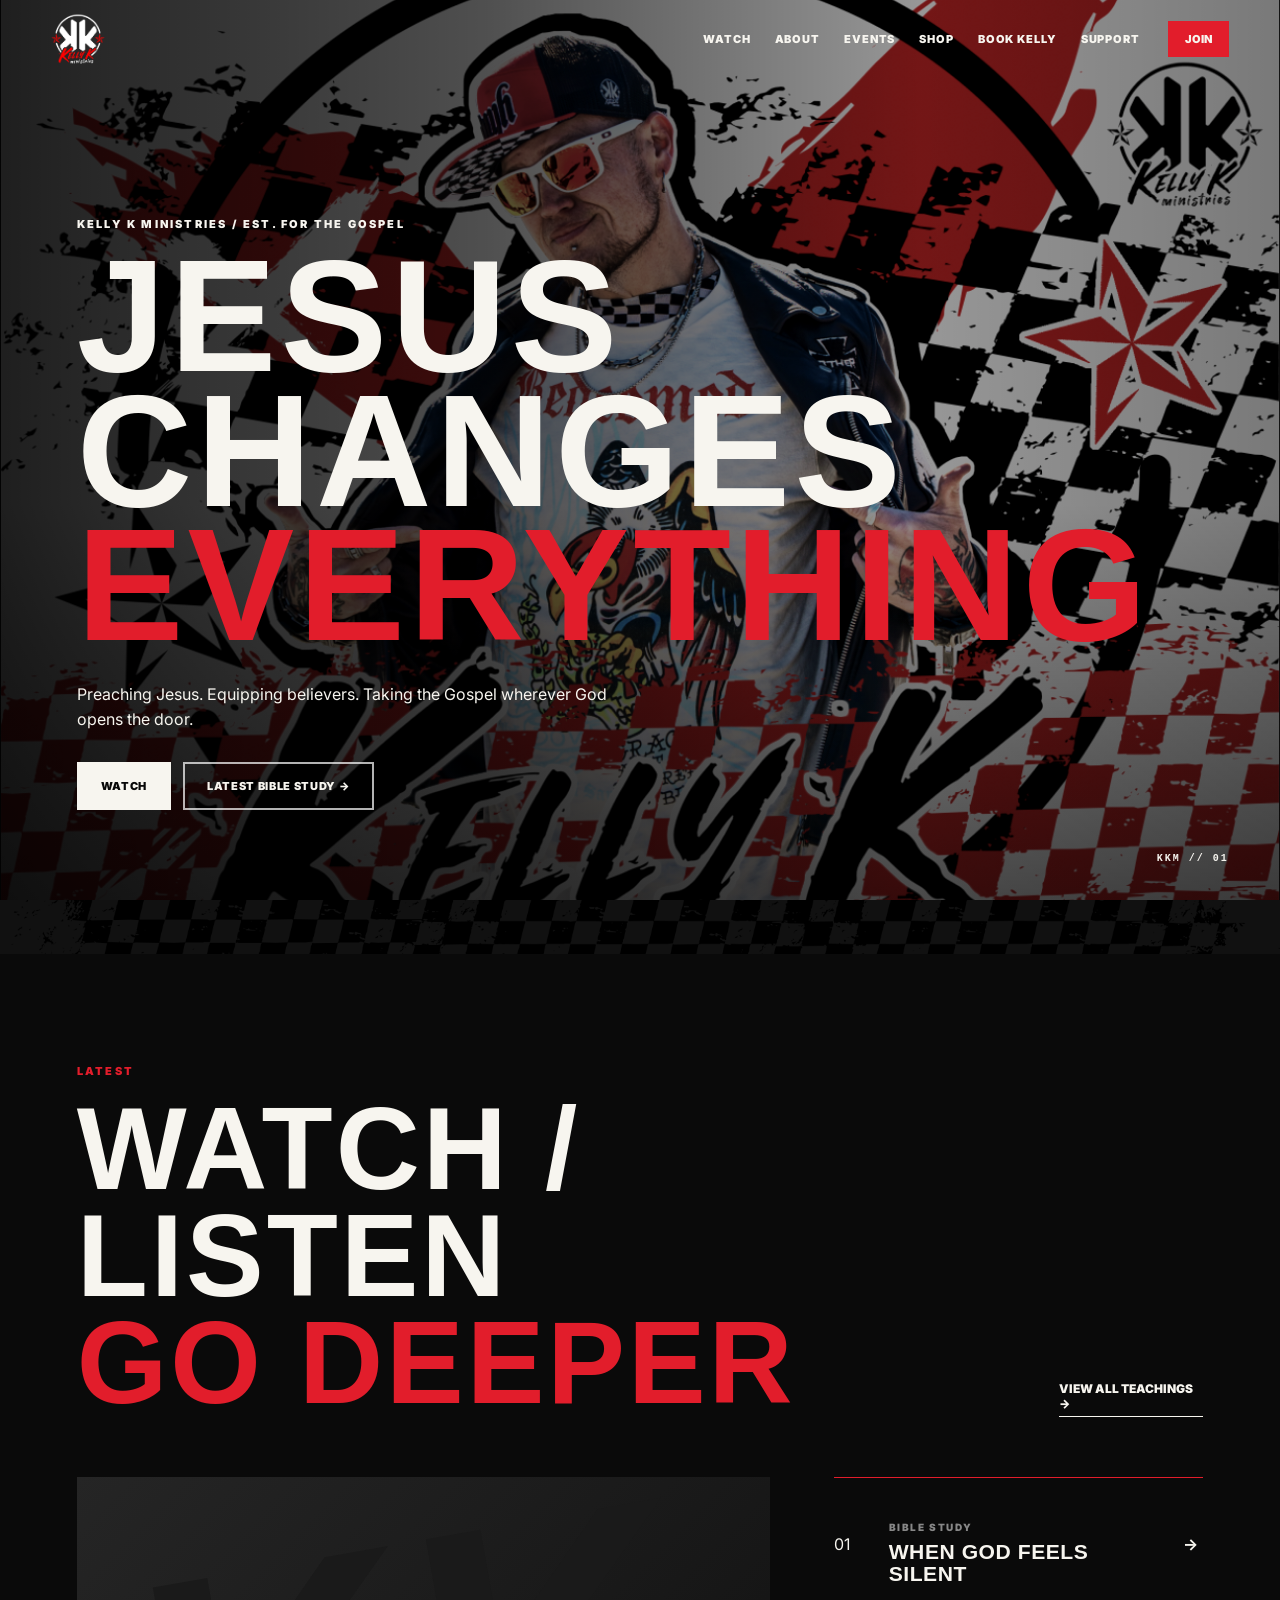
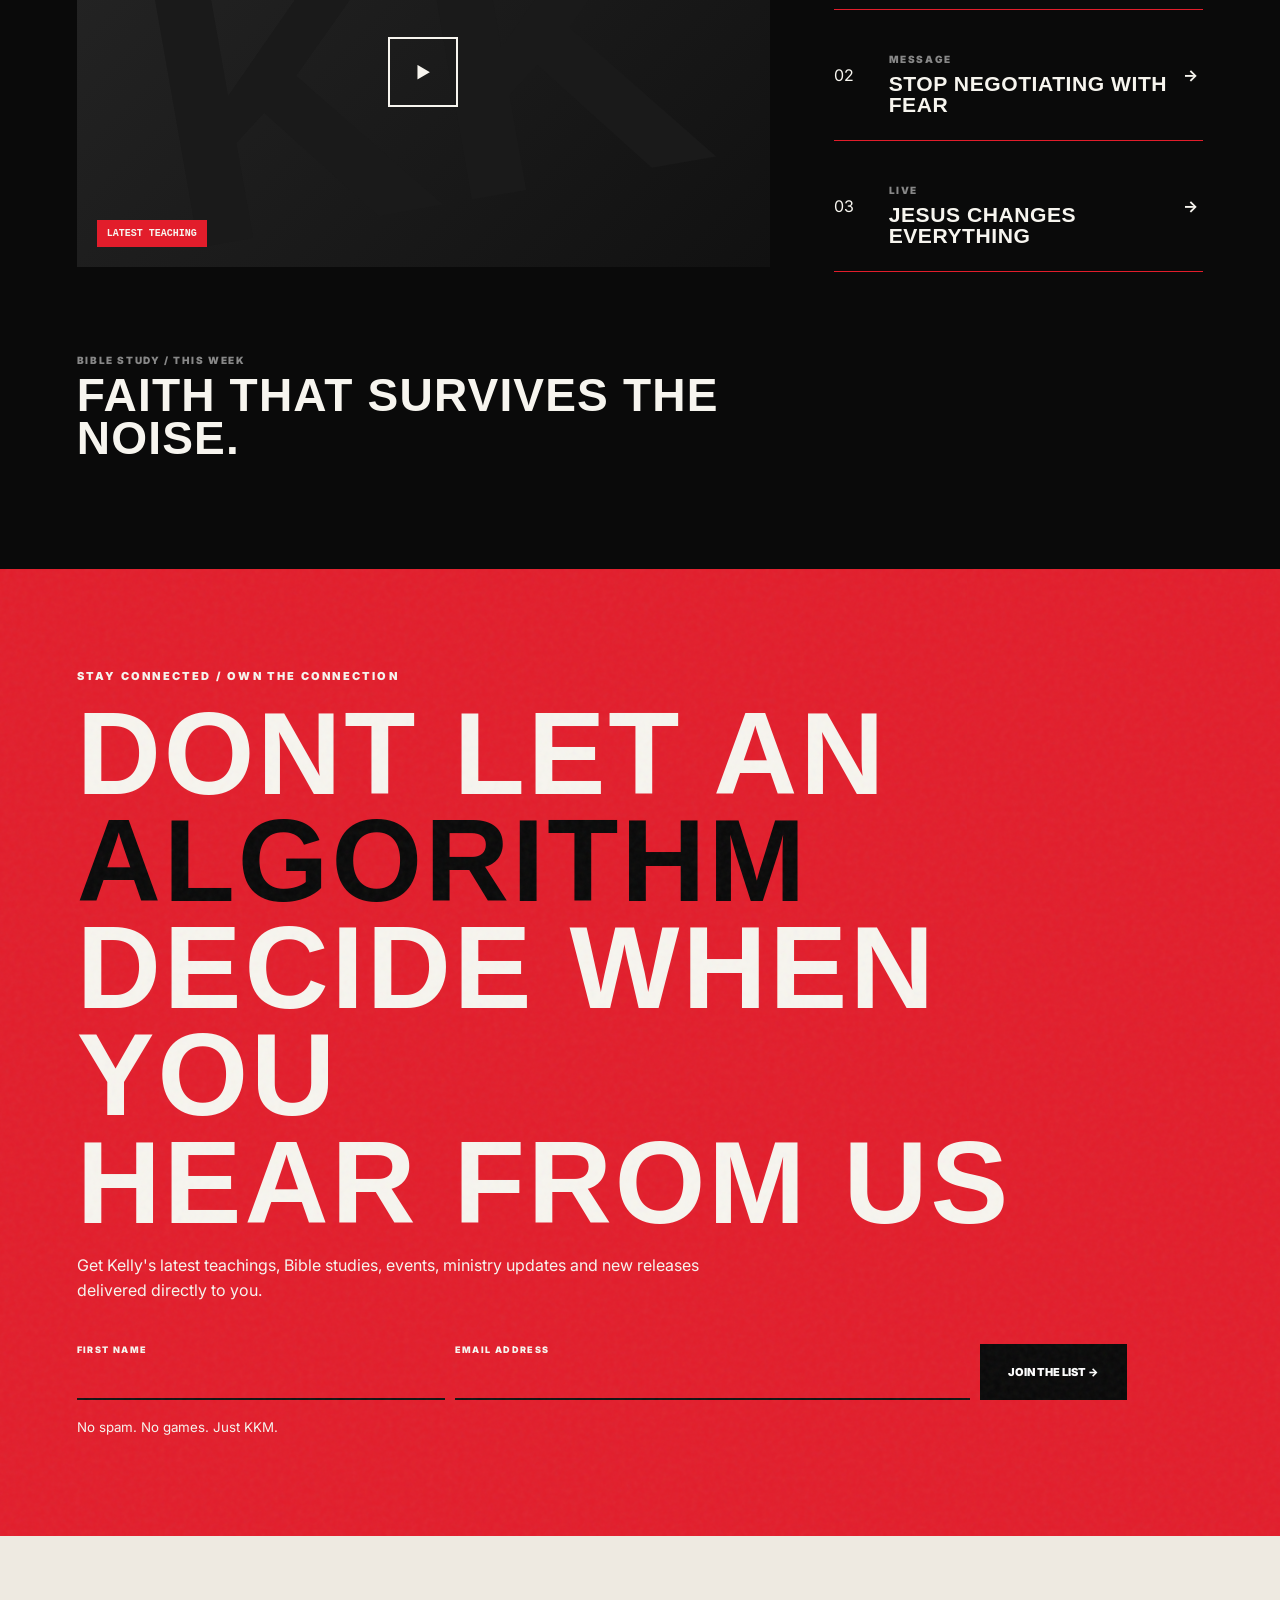
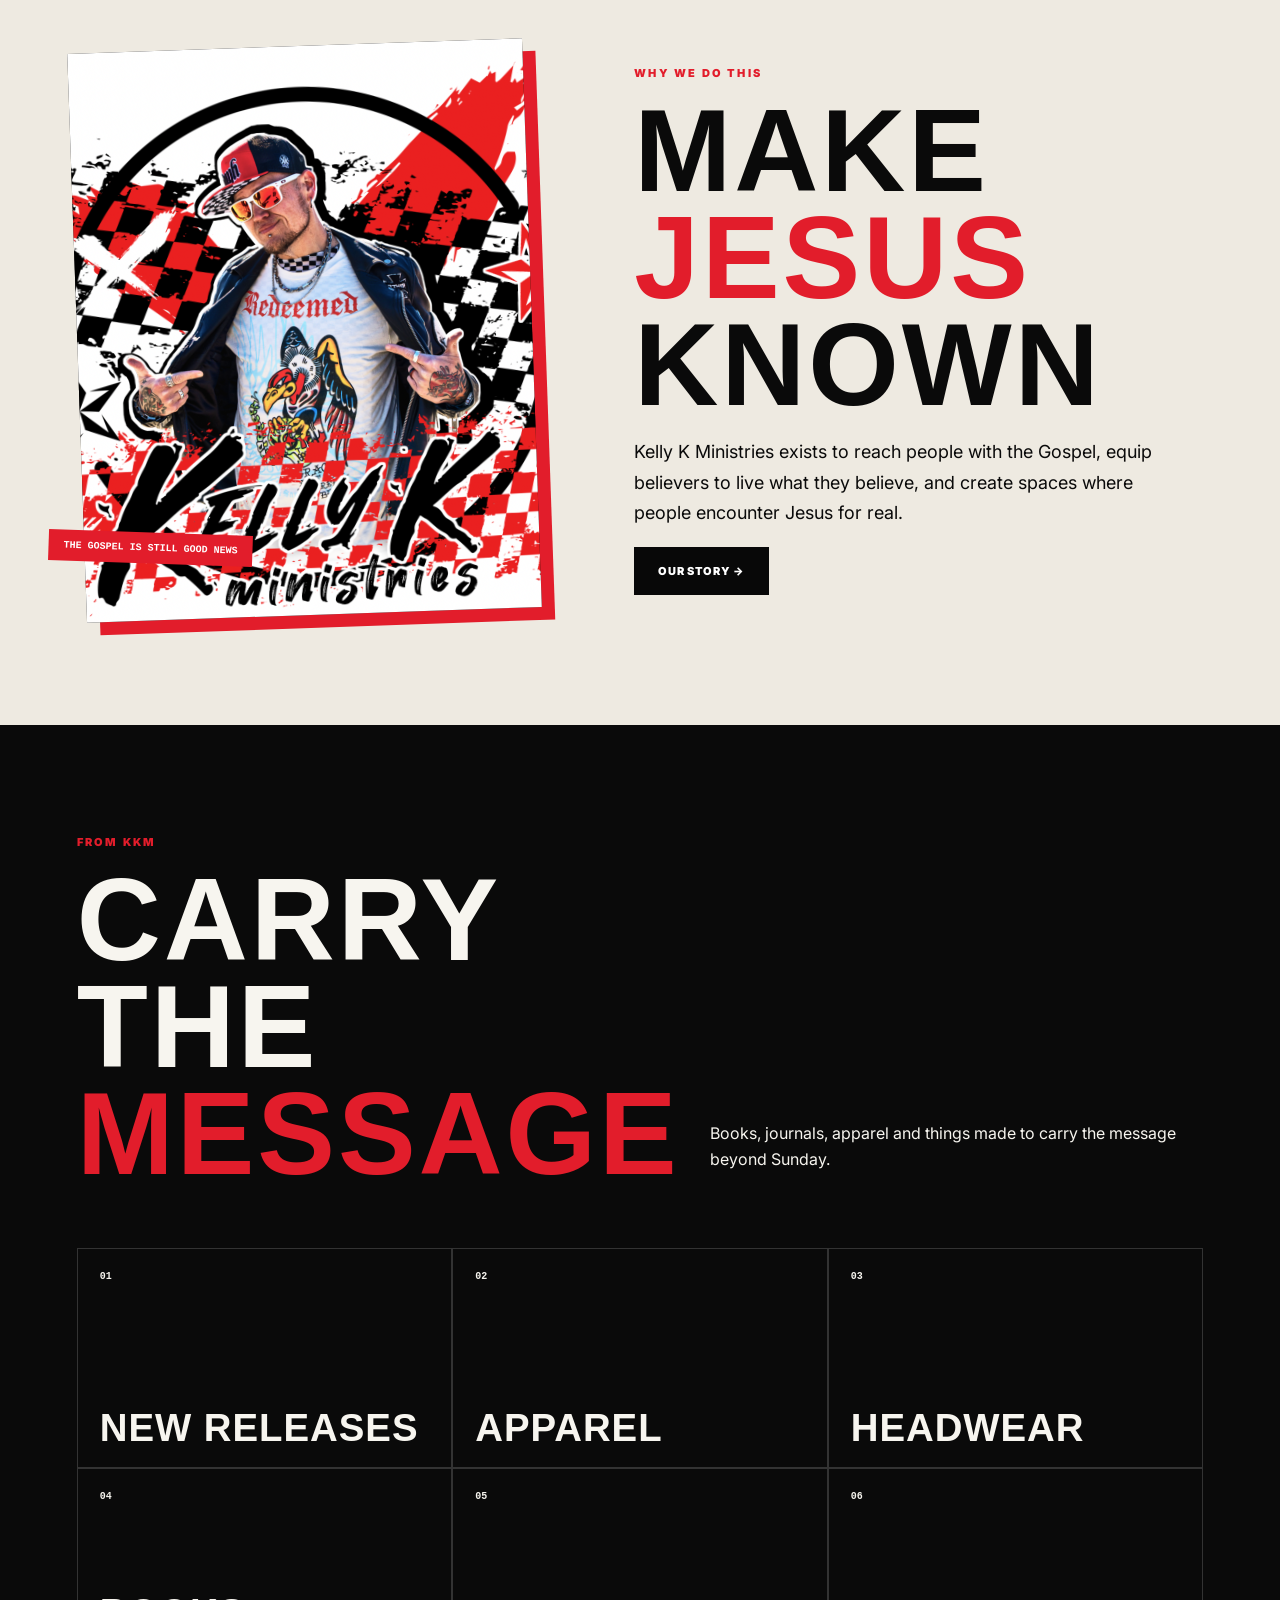
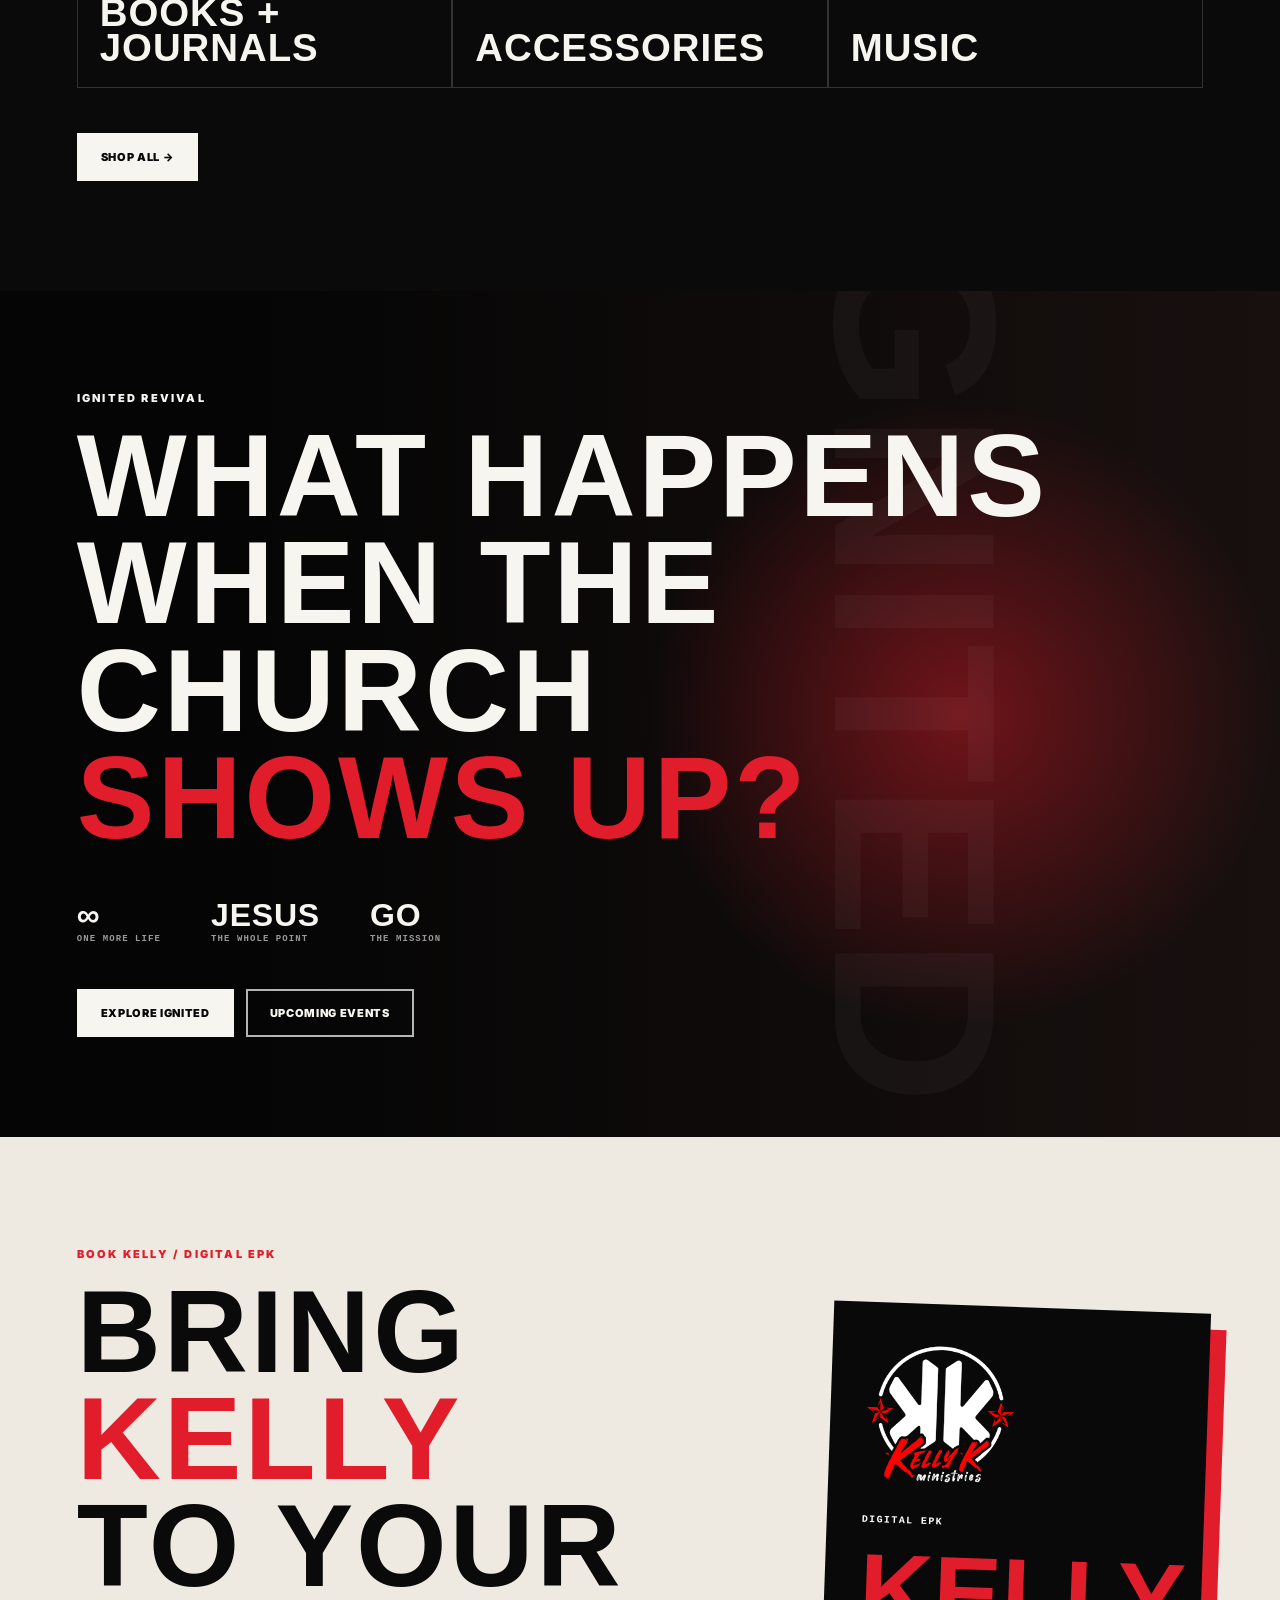
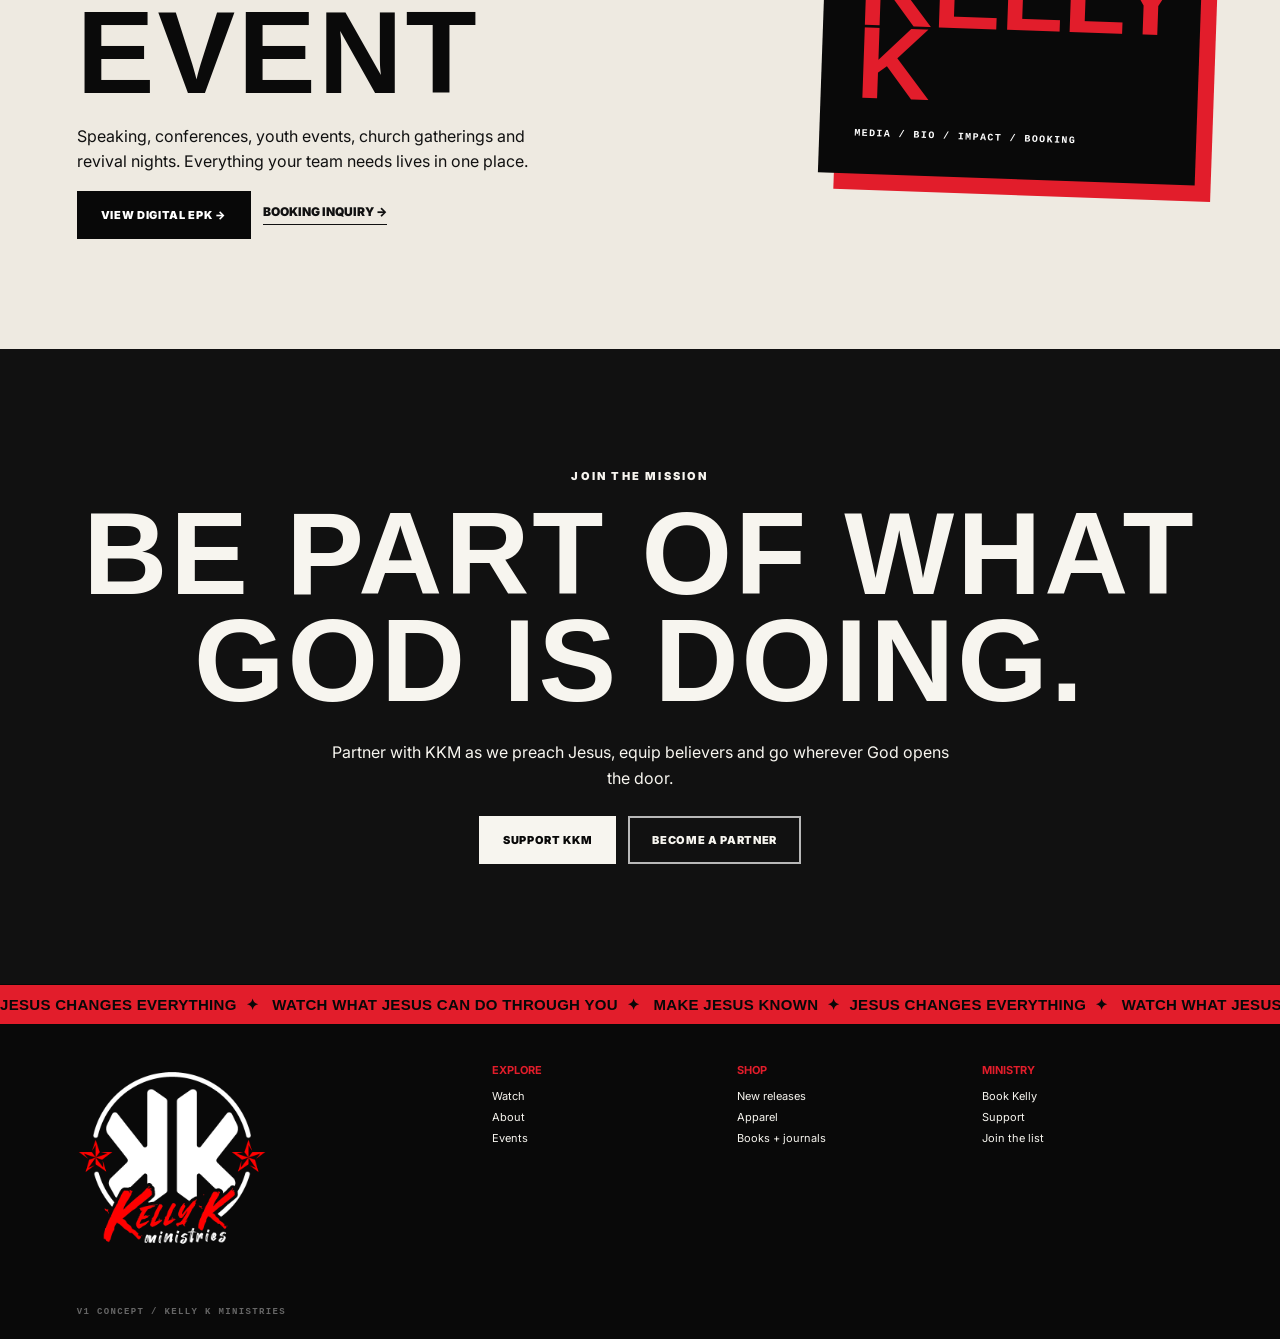
==== commit 0df54a9c: "Update Book Kelly heading styling" ====
--- a/index.html
+++ b/index.html
@@ -10,7 +10,7 @@
 <link rel="preconnect" href="https://fonts.gstatic.com" crossorigin>
 <link href="https://fonts.googleapis.com/css2?family=Inter:wght@400;600;700;900&display=swap" rel="stylesheet">
 <link rel="stylesheet" href="styles.css" />
-<style>@font-face{font-family:'KKM Hero Heading';src:local('Heading Now Trial 58 Heavy'),local('HeadingNowTrial-58Heavy');font-style:normal;font-weight:900;font-display:swap}.hero-media.static-hero::before,.hero-media.static-hero::after{display:none!important}.hero-static{position:absolute;inset:0;width:100%;height:100%;object-fit:cover;z-index:0;filter:saturate(.72) contrast(1.08) brightness(.74)}h1,h2,h3,h4,.footer-brand,.category-grid strong,.stats b,.epk-card strong,.footer-ticker-track,.mobile-nav{font-family:'Heading Now Trial',Impact,'Arial Narrow',sans-serif!important}.hero h1{font-family:'KKM Hero Heading','Heading Now Trial',Impact,'Arial Narrow',sans-serif!important;font-size:clamp(84px,12.5vw,205px);letter-spacing:.025em;line-height:.84;font-weight:900}#watch .section-head h2,#join h2,#mission h2,#shop .section-head h2,#ignited h2,#book h2,#support h2{font-family:'KKM Hero Heading','Heading Now Trial',Impact,'Arial Narrow',sans-serif!important;font-size:clamp(68px,9.1vw,150px);letter-spacing:.025em;line-height:.92;font-weight:900}#watch .section-head h2 .watch-red{color:var(--red)}#watch .feature-grid{align-items:start;grid-template-areas:'video list' 'caption .'}#watch .feature-video{display:contents}#watch .media-placeholder{grid-area:video}#watch .feature-caption{grid-area:caption}#watch .teaching-list{grid-area:list;align-self:center}#watch .teaching-list article{border-top-color:var(--red)}#watch .teaching-list article:last-child{border-bottom-color:var(--red)}#join h2 .algorithm-black{color:#080808}#mission h2 .mission-red{color:var(--red)}#shop .section-head h2 .shop-red{color:var(--red)}#shop .category-grid strong{font-family:'KKM Hero Heading','Heading Now Trial',Impact,'Arial Narrow',sans-serif!important;letter-spacing:.025em;line-height:.92;font-weight:900}#ignited .stats b{font-family:'KKM Hero Heading','Heading Now Trial',Impact,'Arial Narrow',sans-serif!important;letter-spacing:.025em;font-weight:900}#watch,#join,#mission,#shop,#ignited,#book,#support{scroll-margin-top:78px}</style>
+<style>@font-face{font-family:'KKM Hero Heading';src:local('Heading Now Trial 58 Heavy'),local('HeadingNowTrial-58Heavy');font-style:normal;font-weight:900;font-display:swap}.hero-media.static-hero::before,.hero-media.static-hero::after{display:none!important}.hero-static{position:absolute;inset:0;width:100%;height:100%;object-fit:cover;z-index:0;filter:saturate(.72) contrast(1.08) brightness(.74)}h1,h2,h3,h4,.footer-brand,.category-grid strong,.stats b,.epk-card strong,.footer-ticker-track,.mobile-nav{font-family:'Heading Now Trial',Impact,'Arial Narrow',sans-serif!important}.hero h1{font-family:'KKM Hero Heading','Heading Now Trial',Impact,'Arial Narrow',sans-serif!important;font-size:clamp(84px,12.5vw,205px);letter-spacing:.025em;line-height:.84;font-weight:900}#watch .section-head h2,#join h2,#mission h2,#shop .section-head h2,#ignited h2,#book h2,#support h2{font-family:'KKM Hero Heading','Heading Now Trial',Impact,'Arial Narrow',sans-serif!important;font-size:clamp(68px,9.1vw,150px);letter-spacing:.025em;line-height:.92;font-weight:900}#watch .section-head h2 .watch-red{color:var(--red)}#watch .feature-grid{align-items:start;grid-template-areas:'video list' 'caption .'}#watch .feature-video{display:contents}#watch .media-placeholder{grid-area:video}#watch .feature-caption{grid-area:caption}#watch .teaching-list{grid-area:list;align-self:center}#watch .teaching-list article{border-top-color:var(--red)}#watch .teaching-list article:last-child{border-bottom-color:var(--red)}#join h2 .algorithm-black{color:#080808}#mission h2 .mission-red{color:var(--red)}#shop .section-head h2 .shop-red{color:var(--red)}#book h2 .book-red{color:var(--red)}#shop .category-grid strong{font-family:'KKM Hero Heading','Heading Now Trial',Impact,'Arial Narrow',sans-serif!important;letter-spacing:.025em;line-height:.92;font-weight:900}#ignited .stats b{font-family:'KKM Hero Heading','Heading Now Trial',Impact,'Arial Narrow',sans-serif!important;letter-spacing:.025em;font-weight:900}#watch,#join,#mission,#shop,#ignited,#book,#support{scroll-margin-top:78px}</style>
 </head>
 <body>
 <header class="site-header" id="header"><a class="brand" href="#top" aria-label="Kelly K Ministries home"><img src="Logo%20for%20dark%20background.png" alt="Kelly K Ministries"></a><nav class="desktop-nav" aria-label="Primary"><a href="#watch">Watch</a><a href="#mission">About</a><a href="#ignited">Events</a><a href="#shop">Shop</a><a href="#book">Book Kelly</a><a href="#support">Support</a></nav><a class="join-button" href="#join">Join</a><button class="menu-button" aria-label="Open menu" aria-expanded="false">MENU</button></header>
@@ -23,10 +23,10 @@
 <section class="section paper" id="mission"><div class="mission-grid"><div class="portrait collage"><img src="Screenshot%202026-08-28%20at%2014.25.22.png" alt="Kelly K Ministries artwork"><span class="tape">THE GOSPEL IS STILL GOOD NEWS</span></div><div class="mission-copy"><p class="kicker red">Why we do this</p><h2>Make <span class="mission-red">Jesus</span><br>known</h2><p>Kelly K Ministries exists to reach people with the Gospel, equip believers to live what they believe, and create spaces where people encounter Jesus for real.</p><a class="btn btn-dark" href="#mission">Our story →</a></div></div></section>
 <section class="section dark shop" id="shop"><div class="section-head"><div><p class="kicker red">From KKM</p><h2>Carry the<br><span class="shop-red">message</span></h2></div><p class="lede">Books, journals, apparel and things made to carry the message beyond Sunday.</p></div><div class="category-grid"><a href="#shop"><span>01</span><strong>New releases</strong></a><a href="#shop"><span>02</span><strong>Apparel</strong></a><a href="#shop"><span>03</span><strong>Headwear</strong></a><a href="#shop"><span>04</span><strong>Books + journals</strong></a><a href="#shop"><span>05</span><strong>Accessories</strong></a><a href="#shop"><span>06</span><strong>Music</strong></a></div><a class="btn btn-light" href="#shop">Shop all →</a></section>
 <section class="ignited" id="ignited"><div class="ignited-bg"></div><div class="ignited-content"><p class="kicker">Ignited Revival</p><h2>What happens<br>when the church<br><span>shows up?</span></h2><div class="stats"><div><b>∞</b><small>ONE MORE LIFE</small></div><div><b>JESUS</b><small>THE WHOLE POINT</small></div><div><b>GO</b><small>THE MISSION</small></div></div><div class="actions"><a class="btn btn-light" href="#ignited">Explore Ignited</a><a class="btn btn-outline" href="#ignited">Upcoming events</a></div></div></section>
-<section class="section paper book" id="book"><div><p class="kicker red">Book Kelly / Digital EPK</p><h2>Bring Kelly<br>to your event.</h2><p class="lede dark-text">Speaking, conferences, youth events, church gatherings and revival nights. Everything your team needs lives in one place.</p><div class="actions"><a class="btn btn-dark" href="#book">View digital EPK →</a><a class="text-link dark-text" href="#book">Booking inquiry →</a></div></div><div class="epk-card"><img src="Logo%20for%20dark%20background.png" alt="Kelly K Ministries"><span>DIGITAL EPK</span><strong>KELLY<br>K</strong><small>MEDIA / BIO / IMPACT / BOOKING</small></div></section>
+<section class="section paper book" id="book"><div><p class="kicker red">Book Kelly / Digital EPK</p><h2>Bring <span class="book-red">Kelly</span><br>to your event</h2><p class="lede dark-text">Speaking, conferences, youth events, church gatherings and revival nights. Everything your team needs lives in one place.</p><div class="actions"><a class="btn btn-dark" href="#book">View digital EPK →</a><a class="text-link dark-text" href="#book">Booking inquiry →</a></div></div><div class="epk-card"><img src="Logo%20for%20dark%20background.png" alt="Kelly K Ministries"><span>DIGITAL EPK</span><strong>KELLY<br>K</strong><small>MEDIA / BIO / IMPACT / BOOKING</small></div></section>
 <section class="support" id="support"><p class="kicker">Join the mission</p><h2>Be part of what<br>God is doing.</h2><p>Partner with KKM as we preach Jesus, equip believers and go wherever God opens the door.</p><div class="actions"><a class="btn btn-light" href="#support">Support KKM</a><a class="btn btn-outline" href="#support">Become a partner</a></div></section>
 </main>
 <div class="footer-ticker" aria-hidden="true"><div class="footer-ticker-track"><span>JESUS CHANGES EVERYTHING&nbsp;&nbsp;✦&nbsp;&nbsp; WATCH WHAT JESUS CAN DO THROUGH YOU&nbsp;&nbsp;✦&nbsp;&nbsp; MAKE JESUS KNOWN&nbsp;&nbsp;✦&nbsp;&nbsp;</span><span>JESUS CHANGES EVERYTHING&nbsp;&nbsp;✦&nbsp;&nbsp; WATCH WHAT JESUS CAN DO THROUGH YOU&nbsp;&nbsp;✦&nbsp;&nbsp; MAKE JESUS KNOWN&nbsp;&nbsp;✦&nbsp;&nbsp;</span></div></div>
-<footer><div class="footer-brand"><img src="Logo%20for%20dark%20background.png" alt="Kelly K Ministries"></div><div class="footer-links"><div><b>Explore</b><a href="#watch">Watch</a><a href="#mission">About</a><a href="#ignited">Events</a></div><div><b>Shop</b><a href="#shop">New releases</a><a href="#shop">Apparel</a><a href="#shop">Books + journals</a></div><div><b>Ministry</b><a href="#book">Book Kelly</a><a href="#support">Support</a><a href="#join">Join the list</a></div></div><small>V1 CONCEPT / KELLY K MINISTRIES</small></footer>
+<footer><div class="footer-brand"><img src="Logo%20for%20dark%20background.png" alt="Kelly K Ministries"></div><div class="footer-links"><div><b>Explore</b><a href="#watch">Watch</a><a href="#mission">About</a><a href="#ignited">Events</a></div><div><b>Shop</b><a href="#shop">New releases</a><a href="#shop">Apparel</a><a href="#shop"><span>Books + journals</span></a></div><div><b>Ministry</b><a href="#book">Book Kelly</a><a href="#support">Support</a><a href="#join">Join the list</a></div></div><small>V1 CONCEPT / KELLY K MINISTRIES</small></footer>
 <script src="script.js"></script>
 </body></html>
--- a/styles.css
+++ b/styles.css
@@ -1 +1 @@
-:root{--black:#090909;--paper:#eeeae1;--white:#f7f5ef;--red:#e21d2b;--line:rgba(255,255,255,.2)}*{box-sizing:border-box}html{scroll-behavior:smooth}body{margin:0;background:var(--black);color:var(--white);font-family:Inter,Arial,sans-serif}a{color:inherit;text-decoration:none}button,input{font:inherit}.site-header{height:78px;padding:0 4vw;position:fixed;z-index:50;top:0;width:100%;display:flex;align-items:center;gap:28px;border-bottom:1px solid transparent;transition:.25s}.site-header.scrolled{height:64px;background:rgba(8,8,8,.92);backdrop-filter:blur(12px);border-color:#292929}.brand{display:flex;align-items:center;margin-right:auto;height:58px}.brand img{display:block;width:auto;height:54px;max-width:190px;object-fit:contain}.site-header.scrolled .brand img{height:46px}.desktop-nav{display:flex;gap:24px;text-transform:uppercase;font-size:11px;font-weight:900;letter-spacing:.08em}.desktop-nav a:hover,.text-link:hover{color:var(--red)}.join-button{background:var(--red);padding:11px 17px;font-size:11px;font-weight:900;text-transform:uppercase}.menu-button,.mobile-nav{display:none}.hero{min-height:100svh;position:relative;display:flex;align-items:flex-end;padding:130px 6vw 10vh;overflow:hidden;background:#050505}.hero-media{position:absolute;inset:0;overflow:hidden;background:#050505;isolation:isolate}.hero-media::before{content:'';position:absolute;z-index:4;inset:-12% -4%;pointer-events:none;opacity:.11;mix-blend-mode:screen;background:repeating-linear-gradient(to bottom,transparent 0 7%,rgba(255,35,35,.12) 7.15% 7.35%,transparent 7.55% 15%,rgba(0,190,255,.10) 15.15% 15.35%,transparent 15.55% 23%);animation:vhsColorRoll 3.2s linear infinite}.hero-media::after{content:'';position:absolute;z-index:7;inset:0;pointer-events:none;box-shadow:inset 0 0 120px rgba(0,0,0,.55),inset 0 -30px 45px rgba(0,0,0,.28);background:linear-gradient(90deg,rgba(255,0,0,.025),transparent 18% 82%,rgba(0,165,255,.025));animation:vhsLuma 1.15s steps(3,end) infinite}.hero-video,.hero-fallback,.hero-grade,.vhs-noise,.vhs-scanlines,.vhs-head-switch,.vhs-tracking{position:absolute;inset:0}.hero-video{width:102%;height:102%;left:-1%;top:-1%;object-fit:cover;z-index:0;filter:saturate(.58) contrast(1.13) brightness(.72) blur(.15px);transform:scale(1.015);animation:vhsTapeDrift .34s steps(2,end) infinite}.hero-fallback{z-index:-1;background:radial-gradient(circle at 70% 28%,rgba(255,255,255,.06),transparent 20%),linear-gradient(120deg,#141414,#050505 50%,#1d1d1d)}.hero-grade{z-index:1;background:linear-gradient(90deg,rgba(0,0,0,.84) 0%,rgba(0,0,0,.58) 38%,rgba(0,0,0,.20) 72%,rgba(0,0,0,.36) 100%),linear-gradient(0deg,rgba(0,0,0,.52),transparent 44%)}.vhs-scanlines{z-index:2;pointer-events:none;opacity:.24;background:repeating-linear-gradient(to bottom,rgba(255,255,255,.045) 0 1px,rgba(0,0,0,.035) 1px 2px,transparent 2px 4px);background-size:100% 4px;animation:vhsScanRoll .18s linear infinite}.vhs-noise{z-index:3;pointer-events:none;opacity:.145;background-image:url("data:image/svg+xml,%3Csvg viewBox='0 0 180 180' xmlns='http://www.w3.org/2000/svg'%3E%3Cfilter id='n'%3E%3CfeTurbulence type='fractalNoise' baseFrequency='.88' numOctaves='4' stitchTiles='stitch'/%3E%3C/filter%3E%3Crect width='100%25' height='100%25' filter='url(%23n)' opacity='.95'/%3E%3C/svg%3E");background-size:190px 190px;mix-blend-mode:screen;animation:vhsNoise .075s steps(2,end) infinite,vhsNoisePulse 1.7s steps(5,end) infinite}.vhs-head-switch{z-index:5;top:auto;height:19%;bottom:-7%;pointer-events:none;opacity:.34;background:repeating-linear-gradient(to bottom,rgba(255,255,255,.05) 0 2px,rgba(0,0,0,.08) 2px 5px,transparent 5px 8px),linear-gradient(to top,rgba(255,255,255,.22),rgba(255,255,255,.04) 38%,transparent 74%);filter:blur(1.2px);animation:vhsHeadSwitch .52s steps(3,end) infinite}.vhs-tracking{z-index:6;pointer-events:none;opacity:.25;height:34%;top:-38%;bottom:auto;background:linear-gradient(to bottom,transparent 0 10%,rgba(255,255,255,.03) 10% 14%,transparent 14% 30%,rgba(255,255,255,.16) 30% 31%,rgba(0,0,0,.16) 31% 35%,rgba(255,255,255,.05) 35% 38%,transparent 38% 62%,rgba(255,255,255,.09) 62% 64%,transparent 64% 100%);filter:blur(.35px);animation:vhsTrackingRoll 2.45s linear infinite}.vhs-timecode{position:absolute;z-index:8;top:96px;right:4vw;font:700 12px/1.45 monospace;letter-spacing:.06em;color:rgba(255,255,255,.65);text-shadow:1px 0 rgba(255,0,0,.32),-1px 0 rgba(0,170,255,.26)}@keyframes vhsTapeDrift{0%{transform:translate3d(0,0,0) scale(1.015)}20%{transform:translate3d(-1.2px,.3px,0) scale(1.015)}40%{transform:translate3d(.7px,-.4px,0) scale(1.015)}60%{transform:translate3d(-.4px,.6px,0) scale(1.015)}80%{transform:translate3d(1px,-.2px,0) scale(1.015)}100%{transform:translate3d(0,0,0) scale(1.015)}}@keyframes vhsNoise{0%{transform:translate(0,0)}25%{transform:translate(-2px,1px)}50%{transform:translate(1px,-2px)}75%{transform:translate(2px,2px)}100%{transform:translate(-1px,0)}}@keyframes vhsNoisePulse{0%,100%{opacity:.12}20%{opacity:.16}40%{opacity:.135}60%{opacity:.18}80%{opacity:.14}}@keyframes vhsScanRoll{to{background-position:0 4px}}@keyframes vhsColorRoll{0%{transform:translateY(-8%)}100%{transform:translateY(8%)}}@keyframes vhsLuma{0%,100%{opacity:.9}35%{opacity:1}70%{opacity:.84}}@keyframes vhsHeadSwitch{0%{transform:translate3d(0,0,0) skewX(0deg)}25%{transform:translate3d(-3px,-1px,0) skewX(-.25deg)}50%{transform:translate3d(2px,1px,0) skewX(.2deg)}75%{transform:translate3d(-1px,0,0) skewX(-.1deg)}100%{transform:translate3d(0,0,0) skewX(0deg)}}@keyframes vhsTrackingRoll{0%{transform:translateY(0)}100%{transform:translateY(410%)}}.hero-content{position:relative;z-index:10;max-width:980px}.kicker{text-transform:uppercase;letter-spacing:.2em;font-size:11px;font-weight:900;margin:0 0 18px}.red{color:var(--red)}h1,h2,h3,h4,.footer-brand{font-family:'Heading Now',Impact,'Arial Narrow',sans-serif;text-transform:uppercase;letter-spacing:-.055em;margin:0}h1{font-size:clamp(65px,10.5vw,180px);line-height:.78}h1 span,.ignited h2 span{color:var(--red)}.hero-copy{max-width:530px;font-size:16px;line-height:1.55;margin:30px 0}.actions{display:flex;gap:12px;align-items:center;flex-wrap:wrap}.btn{display:inline-block;padding:15px 22px;text-transform:uppercase;font-size:11px;font-weight:900;letter-spacing:.06em;border:2px solid}.btn-light{background:var(--white);border-color:var(--white);color:#080808}.btn-outline{border-color:rgba(255,255,255,.7)}.btn-dark{background:#080808;color:#fff;border-color:#080808}.hero .btn:hover{background:var(--red);border-color:var(--red);color:#fff}#mission .btn-dark{transition:.2s}#mission .btn-dark:hover{background:var(--red);border-color:var(--red);color:#fff}.hero-index{position:absolute;z-index:10;right:4vw;bottom:4vh;font:700 10px monospace;letter-spacing:.2em}.checker-break{height:54px;background:#111 url('KKM%20Grunge%20checker%20stripe.png') center/cover no-repeat}.section{padding:110px 6vw}.dark{background:#0a0a0a}.paper{background:var(--paper);color:#0a0a0a}.section-head{display:flex;justify-content:space-between;align-items:end;gap:30px;margin-bottom:60px}.section h2,.join-section h2,.support h2,.ignited h2{font-size:clamp(52px,7.4vw,118px);line-height:.83}.text-link{font-size:12px;text-transform:uppercase;font-weight:900;border-bottom:1px solid;padding-bottom:5px}.feature-grid{display:grid;grid-template-columns:1.5fr .8fr;gap:5vw;align-items:center}.media-placeholder{aspect-ratio:16/9;background:linear-gradient(135deg,#252525,#111);display:grid;place-items:center;position:relative;overflow:hidden}.media-placeholder:before{content:'KK';position:absolute;font:900 30vw/.8 'Heading Now',Impact,sans-serif;color:#1a1a1a;transform:rotate(-10deg)}.play{position:relative;z-index:2;width:70px;height:70px;border:2px solid;display:grid;place-items:center}.stamp{position:absolute;left:20px;bottom:20px;background:var(--red);padding:8px 10px;font:900 10px monospace}.meta{font-size:10px;text-transform:uppercase;letter-spacing:.16em;font-weight:900;color:#888;margin:18px 0 8px}.feature-video h3{font-family:'KKM Hero Heading','Heading Now Trial',Impact,'Arial Narrow',sans-serif!important;font-size:clamp(32px,3.6vw,60px);line-height:.92;letter-spacing:.025em;font-weight:900}.teaching-list article{padding:25px 0;border-top:1px solid #333;display:grid;grid-template-columns:40px 1fr 20px;gap:15px;align-items:center}.teaching-list article:last-child{border-bottom:1px solid #333}.teaching-list h4{font-family:'KKM Hero Heading','Heading Now Trial',Impact,'Arial Narrow',sans-serif!important;font-size:clamp(20px,1.65vw,28px);line-height:1;letter-spacing:.025em;font-weight:900}.join-section{position:relative;background:var(--red);padding:100px 6vw;overflow:hidden}.join-section h2{max-width:1200px}.join-section h2 em{font-style:normal;color:#080808}.join-section>p:not(.kicker){max-width:650px;line-height:1.6}.signup{display:grid;grid-template-columns:1fr 1.4fr auto;gap:10px;margin:40px 0 16px;max-width:1050px}.signup label{font-size:9px;text-transform:uppercase;font-weight:900;letter-spacing:.15em}.signup input{display:block;width:100%;margin-top:8px;background:transparent;color:white;border:0;border-bottom:2px solid #111;padding:12px 0;outline:none}.signup button{border:0;background:#080808;color:#fff;padding:0 28px;text-transform:uppercase;font-size:11px;font-weight:900;cursor:pointer;transition:.2s}.signup button:hover{background:var(--white);color:#080808}.noise{position:absolute;inset:0;opacity:.08;pointer-events:none;background-image:url("data:image/svg+xml,%3Csvg viewBox='0 0 180 180' xmlns='http://www.w3.org/2000/svg'%3E%3Cfilter id='n'%3E%3CfeTurbulence type='fractalNoise' baseFrequency='.9' numOctaves='4' stitchTiles='stitch'/%3E%3C/filter%3E%3Crect width='100%25' height='100%25' filter='url(%23n)' opacity='.7'/%3E%3C/svg%3E")}.mission-grid{display:grid;grid-template-columns:.8fr 1fr;gap:8vw;align-items:center}.portrait{aspect-ratio:4/5;background:#111;position:relative;transform:rotate(-2deg);box-shadow:13px 13px 0 var(--red);overflow:visible}.portrait img{width:100%;height:100%;display:block;object-fit:cover}.tape{position:absolute;z-index:2;bottom:10%;left:-8%;background:var(--red);color:white;padding:10px 15px;font:900 10px monospace;transform:rotate(4deg)}.mission-copy p:not(.kicker){max-width:560px;font-size:18px;line-height:1.7}.category-grid{display:grid;grid-template-columns:repeat(3,1fr);margin-bottom:45px}.category-grid a{min-height:220px;border:1px solid #333;padding:22px;display:flex;flex-direction:column;justify-content:space-between;transition:.2s}.category-grid a:hover{background:var(--red);border-color:var(--red)}.category-grid span{font:700 10px monospace}.category-grid strong{font:900 clamp(24px,3vw,45px)/.9 'Heading Now',Impact,sans-serif;text-transform:uppercase;letter-spacing:-.05em}.lede{max-width:500px;line-height:1.6}.ignited{min-height:90vh;position:relative;display:flex;align-items:center;padding:100px 6vw;overflow:hidden}.ignited-bg{position:absolute;inset:0;background:radial-gradient(circle at 75% 50%,rgba(226,29,43,.45),transparent 30%),linear-gradient(90deg,#050505 20%,#18100f)}.ignited-bg:after{content:'IGNITED';position:absolute;right:-8%;top:30%;font:900 18vw/.8 'Heading Now',Impact,sans-serif;color:rgba(255,255,255,.035);transform:rotate(90deg)}.ignited-content{position:relative;z-index:2}.stats{display:flex;gap:50px;margin:45px 0}.stats div{display:flex;flex-direction:column}.stats b{font:900 32px 'Heading Now',Impact,sans-serif}.stats small{font:900 9px monospace;letter-spacing:.12em;color:#999}#ignited .btn{transition:.2s}#ignited .btn-light:hover{background:var(--red);border-color:var(--red);color:#fff}#ignited .btn-outline:hover{background:var(--red);border-color:var(--red);color:#fff}.book{display:grid;grid-template-columns:1.2fr .7fr;gap:8vw;align-items:center}.dark-text{color:#111}.epk-card{aspect-ratio:4/5;background:#090909;color:white;padding:35px;display:flex;flex-direction:column;justify-content:space-between;box-shadow:16px 16px 0 var(--red);transform:rotate(2deg);overflow:hidden}.epk-card img{width:150px;height:auto;align-self:flex-start;object-fit:contain}.epk-card span,.epk-card small{font:900 10px monospace;letter-spacing:.14em}.epk-card strong{font:900 8vw/.72 'Heading Now',Impact,sans-serif;color:var(--red)}.support{text-align:center;padding:120px 6vw;background:#111}.support p:not(.kicker){max-width:620px;margin:25px auto;line-height:1.6}.support .actions{justify-content:center}.footer-ticker{overflow:hidden;background:var(--red);color:#080808;border-top:1px solid #080808;border-bottom:1px solid #080808;padding:12px 0}.footer-ticker-track{display:flex;width:max-content;white-space:nowrap;animation:footerMarquee 24s linear infinite;font:900 15px/1 'Heading Now',Impact,sans-serif;letter-spacing:.02em}.footer-ticker-track span{display:block}@keyframes footerMarquee{to{transform:translateX(-50%)}}footer{padding:38px 6vw 22px;border-top:0;display:grid;grid-template-columns:.8fr 1.5fr;gap:36px}.footer-brand img{display:block;width:min(190px,72%);height:auto}.footer-links{display:grid;grid-template-columns:repeat(3,1fr);gap:24px}.footer-links div{display:flex;flex-direction:column;gap:7px;font-size:11px}.footer-links b{text-transform:uppercase;color:var(--red);margin-bottom:5px}footer>small{grid-column:1/-1;color:#666;font:700 9px monospace;letter-spacing:.15em;margin-top:18px}.route-page{min-height:100svh;padding:10vh 6vw;display:flex;flex-direction:column;justify-content:center}.route-page.paper{background:var(--paper);color:#090909}.route-page h1{max-width:1200px}.route-back{position:absolute;top:32px;left:6vw;font:900 10px/1 monospace;letter-spacing:.14em;text-transform:uppercase}.route-page .lede{margin-top:34px}@media(max-width:850px){.desktop-nav,.join-button{display:none}.menu-button{display:block;margin-left:auto;background:transparent;border:1px solid #777;color:white;padding:10px}.mobile-nav{position:fixed;z-index:45;inset:64px 0 auto;background:#090909;padding:25px 6vw;flex-direction:column;gap:20px;font:900 22px 'Heading Now',Impact,sans-serif;text-transform:uppercase}.mobile-nav.open{display:flex}.hero{padding-left:5vw;padding-right:5vw}.hero-copy{max-width:90%}.vhs-timecode{right:5vw;top:86px}.section{padding:80px 5vw}.section-head{display:block}.section-head .text-link{display:inline-block;margin-top:25px}.feature-grid,.mission-grid,.book{grid-template-columns:1fr}.signup{grid-template-columns:1fr}.signup button{padding:16px}.category-grid{grid-template-columns:1fr 1fr}.category-grid a{min-height:150px}.stats{gap:22px;flex-wrap:wrap}.epk-card{max-width:440px}.epk-card strong{font-size:18vw}footer{grid-template-columns:1fr;padding-top:30px}.footer-links{grid-template-columns:1fr 1fr 1fr}.footer-brand img{width:160px}}@media(max-width:520px){.brand img{height:43px;max-width:145px}h1{font-size:17vw}.hero{min-height:92svh}.vhs-timecode{font-size:10px}.section h2,.join-section h2,.support h2,.ignited h2{font-size:14vw}.category-grid{grid-template-columns:1fr}.category-grid a{min-height:125px}.stats{display:grid;grid-template-columns:1fr 1fr}.footer-links{grid-template-columns:1fr 1fr}.footer-ticker-track{font-size:13px}}@media(prefers-reduced-motion:reduce){html{scroll-behavior:auto}.site-header{transition:none!important}.hero-video,.hero-media::before,.hero-media::after,.vhs-noise,.vhs-scanlines,.vhs-head-switch,.vhs-tracking{animation:none!important}.footer-ticker-track{animation:none!important}}+:root{--black:#090909;--paper:#eeeae1;--white:#f7f5ef;--red:#e21d2b;--line:rgba(255,255,255,.2)}*{box-sizing:border-box}html{scroll-behavior:smooth}body{margin:0;background:var(--black);color:var(--white);font-family:Inter,Arial,sans-serif}a{color:inherit;text-decoration:none}button,input{font:inherit}.site-header{height:78px;padding:0 4vw;position:fixed;z-index:50;top:0;width:100%;display:flex;align-items:center;gap:28px;border-bottom:1px solid transparent;transition:.25s}.site-header.scrolled{height:64px;background:rgba(8,8,8,.92);backdrop-filter:blur(12px);border-color:#292929}.brand{display:flex;align-items:center;margin-right:auto;height:58px}.brand img{display:block;width:auto;height:54px;max-width:190px;object-fit:contain}.site-header.scrolled .brand img{height:46px}.desktop-nav{display:flex;gap:24px;text-transform:uppercase;font-size:11px;font-weight:900;letter-spacing:.08em}.desktop-nav a:hover,.text-link:hover{color:var(--red)}.join-button{background:var(--red);padding:11px 17px;font-size:11px;font-weight:900;text-transform:uppercase}.menu-button,.mobile-nav{display:none}.hero{min-height:100svh;position:relative;display:flex;align-items:flex-end;padding:130px 6vw 10vh;overflow:hidden;background:#050505}.hero-media{position:absolute;inset:0;overflow:hidden;background:#050505;isolation:isolate}.hero-media::before{content:'';position:absolute;z-index:4;inset:-12% -4%;pointer-events:none;opacity:.11;mix-blend-mode:screen;background:repeating-linear-gradient(to bottom,transparent 0 7%,rgba(255,35,35,.12) 7.15% 7.35%,transparent 7.55% 15%,rgba(0,190,255,.10) 15.15% 15.35%,transparent 15.55% 23%);animation:vhsColorRoll 3.2s linear infinite}.hero-media::after{content:'';position:absolute;z-index:7;inset:0;pointer-events:none;box-shadow:inset 0 0 120px rgba(0,0,0,.55),inset 0 -30px 45px rgba(0,0,0,.28);background:linear-gradient(90deg,rgba(255,0,0,.025),transparent 18% 82%,rgba(0,165,255,.025));animation:vhsLuma 1.15s steps(3,end) infinite}.hero-video,.hero-fallback,.hero-grade,.vhs-noise,.vhs-scanlines,.vhs-head-switch,.vhs-tracking{position:absolute;inset:0}.hero-video{width:102%;height:102%;left:-1%;top:-1%;object-fit:cover;z-index:0;filter:saturate(.58) contrast(1.13) brightness(.72) blur(.15px);transform:scale(1.015);animation:vhsTapeDrift .34s steps(2,end) infinite}.hero-fallback{z-index:-1;background:radial-gradient(circle at 70% 28%,rgba(255,255,255,.06),transparent 20%),linear-gradient(120deg,#141414,#050505 50%,#1d1d1d)}.hero-grade{z-index:1;background:linear-gradient(90deg,rgba(0,0,0,.84) 0%,rgba(0,0,0,.58) 38%,rgba(0,0,0,.20) 72%,rgba(0,0,0,.36) 100%),linear-gradient(0deg,rgba(0,0,0,.52),transparent 44%)}.vhs-scanlines{z-index:2;pointer-events:none;opacity:.24;background:repeating-linear-gradient(to bottom,rgba(255,255,255,.045) 0 1px,rgba(0,0,0,.035) 1px 2px,transparent 2px 4px);background-size:100% 4px;animation:vhsScanRoll .18s linear infinite}.vhs-noise{z-index:3;pointer-events:none;opacity:.145;background-image:url("data:image/svg+xml,%3Csvg viewBox='0 0 180 180' xmlns='http://www.w3.org/2000/svg'%3E%3Cfilter id='n'%3E%3CfeTurbulence type='fractalNoise' baseFrequency='.88' numOctaves='4' stitchTiles='stitch'/%3E%3C/filter%3E%3Crect width='100%25' height='100%25' filter='url(%23n)' opacity='.95'/%3E%3C/svg%3E");background-size:190px 190px;mix-blend-mode:screen;animation:vhsNoise .075s steps(2,end) infinite,vhsNoisePulse 1.7s steps(5,end) infinite}.vhs-head-switch{z-index:5;top:auto;height:19%;bottom:-7%;pointer-events:none;opacity:.34;background:repeating-linear-gradient(to bottom,rgba(255,255,255,.05) 0 2px,rgba(0,0,0,.08) 2px 5px,transparent 5px 8px),linear-gradient(to top,rgba(255,255,255,.22),rgba(255,255,255,.04) 38%,transparent 74%);filter:blur(1.2px);animation:vhsHeadSwitch .52s steps(3,end) infinite}.vhs-tracking{z-index:6;pointer-events:none;opacity:.25;height:34%;top:-38%;bottom:auto;background:linear-gradient(to bottom,transparent 0 10%,rgba(255,255,255,.03) 10% 14%,transparent 14% 30%,rgba(255,255,255,.16) 30% 31%,rgba(0,0,0,.16) 31% 35%,rgba(255,255,255,.05) 35% 38%,transparent 38% 62%,rgba(255,255,255,.09) 62% 64%,transparent 64% 100%);filter:blur(.35px);animation:vhsTrackingRoll 2.45s linear infinite}.vhs-timecode{position:absolute;z-index:8;top:96px;right:4vw;font:700 12px/1.45 monospace;letter-spacing:.06em;color:rgba(255,255,255,.65);text-shadow:1px 0 rgba(255,0,0,.32),-1px 0 rgba(0,170,255,.26)}@keyframes vhsTapeDrift{0%{transform:translate3d(0,0,0) scale(1.015)}20%{transform:translate3d(-1.2px,.3px,0) scale(1.015)}40%{transform:translate3d(.7px,-.4px,0) scale(1.015)}60%{transform:translate3d(-.4px,.6px,0) scale(1.015)}80%{transform:translate3d(1px,-.2px,0) scale(1.015)}100%{transform:translate3d(0,0,0) scale(1.015)}}@keyframes vhsNoise{0%{transform:translate(0,0)}25%{transform:translate(-2px,1px)}50%{transform:translate(1px,-2px)}75%{transform:translate(2px,2px)}100%{transform:translate(-1px,0)}}@keyframes vhsNoisePulse{0%,100%{opacity:.12}20%{opacity:.16}40%{opacity:.135}60%{opacity:.18}80%{opacity:.14}}@keyframes vhsScanRoll{to{background-position:0 4px}}@keyframes vhsColorRoll{0%{transform:translateY(-8%)}100%{transform:translateY(8%)}}@keyframes vhsLuma{0%,100%{opacity:.9}35%{opacity:1}70%{opacity:.84}}@keyframes vhsHeadSwitch{0%{transform:translate3d(0,0,0) skewX(0deg)}25%{transform:translate3d(-3px,-1px,0) skewX(-.25deg)}50%{transform:translate3d(2px,1px,0) skewX(.2deg)}75%{transform:translate3d(-1px,0,0) skewX(-.1deg)}100%{transform:translate3d(0,0,0) skewX(0deg)}}@keyframes vhsTrackingRoll{0%{transform:translateY(0)}100%{transform:translateY(410%)}}.hero-content{position:relative;z-index:10;max-width:980px}.kicker{text-transform:uppercase;letter-spacing:.2em;font-size:11px;font-weight:900;margin:0 0 18px}.red{color:var(--red)}h1,h2,h3,h4,.footer-brand{font-family:'Heading Now',Impact,'Arial Narrow',sans-serif;text-transform:uppercase;letter-spacing:-.055em;margin:0}h1{font-size:clamp(65px,10.5vw,180px);line-height:.78}h1 span,.ignited h2 span{color:var(--red)}.hero-copy{max-width:530px;font-size:16px;line-height:1.55;margin:30px 0}.actions{display:flex;gap:12px;align-items:center;flex-wrap:wrap}.btn{display:inline-block;padding:15px 22px;text-transform:uppercase;font-size:11px;font-weight:900;letter-spacing:.06em;border:2px solid}.btn-light{background:var(--white);border-color:var(--white);color:#080808}.btn-outline{border-color:rgba(255,255,255,.7)}.btn-dark{background:#080808;color:#fff;border-color:#080808}.hero .btn:hover{background:var(--red);border-color:var(--red);color:#fff}#mission .btn-dark{transition:.2s}#mission .btn-dark:hover{background:var(--red);border-color:var(--red);color:#fff}#shop>.btn-light{transition:.2s}#shop>.btn-light:hover{background:var(--red);border-color:var(--red);color:#fff}.hero-index{position:absolute;z-index:10;right:4vw;bottom:4vh;font:700 10px monospace;letter-spacing:.2em}.checker-break{height:54px;background:#111 url('KKM%20Grunge%20checker%20stripe.png') center/cover no-repeat}.section{padding:110px 6vw}.dark{background:#0a0a0a}.paper{background:var(--paper);color:#0a0a0a}.section-head{display:flex;justify-content:space-between;align-items:end;gap:30px;margin-bottom:60px}.section h2,.join-section h2,.support h2,.ignited h2{font-size:clamp(52px,7.4vw,118px);line-height:.83}.text-link{font-size:12px;text-transform:uppercase;font-weight:900;border-bottom:1px solid;padding-bottom:5px}.feature-grid{display:grid;grid-template-columns:1.5fr .8fr;gap:5vw;align-items:center}.media-placeholder{aspect-ratio:16/9;background:linear-gradient(135deg,#252525,#111);display:grid;place-items:center;position:relative;overflow:hidden}.media-placeholder:before{content:'KK';position:absolute;font:900 30vw/.8 'Heading Now',Impact,sans-serif;color:#1a1a1a;transform:rotate(-10deg)}.play{position:relative;z-index:2;width:70px;height:70px;border:2px solid;display:grid;place-items:center}.stamp{position:absolute;left:20px;bottom:20px;background:var(--red);padding:8px 10px;font:900 10px monospace}.meta{font-size:10px;text-transform:uppercase;letter-spacing:.16em;font-weight:900;color:#888;margin:18px 0 8px}.feature-video h3{font-family:'KKM Hero Heading','Heading Now Trial',Impact,'Arial Narrow',sans-serif!important;font-size:clamp(32px,3.6vw,60px);line-height:.92;letter-spacing:.025em;font-weight:900}.teaching-list article{padding:25px 0;border-top:1px solid #333;display:grid;grid-template-columns:40px 1fr 20px;gap:15px;align-items:center}.teaching-list article:last-child{border-bottom:1px solid #333}.teaching-list h4{font-family:'KKM Hero Heading','Heading Now Trial',Impact,'Arial Narrow',sans-serif!important;font-size:clamp(20px,1.65vw,28px);line-height:1;letter-spacing:.025em;font-weight:900}.join-section{position:relative;background:var(--red);padding:100px 6vw;overflow:hidden}.join-section h2{max-width:1200px}.join-section h2 em{font-style:normal;color:#080808}.join-section>p:not(.kicker){max-width:650px;line-height:1.6}.signup{display:grid;grid-template-columns:1fr 1.4fr auto;gap:10px;margin:40px 0 16px;max-width:1050px}.signup label{font-size:9px;text-transform:uppercase;font-weight:900;letter-spacing:.15em}.signup input{display:block;width:100%;margin-top:8px;background:transparent;color:white;border:0;border-bottom:2px solid #111;padding:12px 0;outline:none}.signup button{border:0;background:#080808;color:#fff;padding:0 28px;text-transform:uppercase;font-size:11px;font-weight:900;cursor:pointer;transition:.2s}.signup button:hover{background:var(--white);color:#080808}.noise{position:absolute;inset:0;opacity:.08;pointer-events:none;background-image:url("data:image/svg+xml,%3Csvg viewBox='0 0 180 180' xmlns='http://www.w3.org/2000/svg'%3E%3Cfilter id='n'%3E%3CfeTurbulence type='fractalNoise' baseFrequency='.9' numOctaves='4' stitchTiles='stitch'/%3E%3C/filter%3E%3Crect width='100%25' height='100%25' filter='url(%23n)' opacity='.7'/%3E%3C/svg%3E")}.mission-grid{display:grid;grid-template-columns:.8fr 1fr;gap:8vw;align-items:center}.portrait{aspect-ratio:4/5;background:#111;position:relative;transform:rotate(-2deg);box-shadow:13px 13px 0 var(--red);overflow:visible}.portrait img{width:100%;height:100%;display:block;object-fit:cover}.tape{position:absolute;z-index:2;bottom:10%;left:-8%;background:var(--red);color:white;padding:10px 15px;font:900 10px monospace;transform:rotate(4deg)}.mission-copy p:not(.kicker){max-width:560px;font-size:18px;line-height:1.7}.category-grid{display:grid;grid-template-columns:repeat(3,1fr);margin-bottom:45px}.category-grid a{min-height:220px;border:1px solid #333;padding:22px;display:flex;flex-direction:column;justify-content:space-between;transition:.2s}.category-grid a:hover{background:var(--red);border-color:var(--red)}.category-grid span{font:700 10px monospace}.category-grid strong{font:900 clamp(24px,3vw,45px)/.9 'Heading Now',Impact,sans-serif;text-transform:uppercase;letter-spacing:-.05em}.lede{max-width:500px;line-height:1.6}.ignited{min-height:90vh;position:relative;display:flex;align-items:center;padding:100px 6vw;overflow:hidden}.ignited-bg{position:absolute;inset:0;background:radial-gradient(circle at 75% 50%,rgba(226,29,43,.45),transparent 30%),linear-gradient(90deg,#050505 20%,#18100f)}.ignited-bg:after{content:'IGNITED';position:absolute;right:-8%;top:30%;font:900 18vw/.8 'Heading Now',Impact,sans-serif;color:rgba(255,255,255,.035);transform:rotate(90deg)}.ignited-content{position:relative;z-index:2}.stats{display:flex;gap:50px;margin:45px 0}.stats div{display:flex;flex-direction:column}.stats b{font:900 32px 'Heading Now',Impact,sans-serif}.stats small{font:900 9px monospace;letter-spacing:.12em;color:#999}#ignited .btn{transition:.2s}#ignited .btn-light:hover{background:var(--red);border-color:var(--red);color:#fff}#ignited .btn-outline:hover{background:var(--red);border-color:var(--red);color:#fff}.book{display:grid;grid-template-columns:1.2fr .7fr;gap:8vw;align-items:center}.dark-text{color:#111}.epk-card{aspect-ratio:4/5;background:#090909;color:white;padding:35px;display:flex;flex-direction:column;justify-content:space-between;box-shadow:16px 16px 0 var(--red);transform:rotate(2deg);overflow:hidden}.epk-card img{width:150px;height:auto;align-self:flex-start;object-fit:contain}.epk-card span,.epk-card small{font:900 10px monospace;letter-spacing:.14em}.epk-card strong{font:900 8vw/.72 'Heading Now',Impact,sans-serif;color:var(--red)}.support{text-align:center;padding:120px 6vw;background:#111}.support p:not(.kicker){max-width:620px;margin:25px auto;line-height:1.6}.support .actions{justify-content:center}.footer-ticker{overflow:hidden;background:var(--red);color:#080808;border-top:1px solid #080808;border-bottom:1px solid #080808;padding:12px 0}.footer-ticker-track{display:flex;width:max-content;white-space:nowrap;animation:footerMarquee 24s linear infinite;font:900 15px/1 'Heading Now',Impact,sans-serif;letter-spacing:.02em}.footer-ticker-track span{display:block}@keyframes footerMarquee{to{transform:translateX(-50%)}}footer{padding:38px 6vw 22px;border-top:0;display:grid;grid-template-columns:.8fr 1.5fr;gap:36px}.footer-brand img{display:block;width:min(190px,72%);height:auto}.footer-links{display:grid;grid-template-columns:repeat(3,1fr);gap:24px}.footer-links div{display:flex;flex-direction:column;gap:7px;font-size:11px}.footer-links b{text-transform:uppercase;color:var(--red);margin-bottom:5px}footer>small{grid-column:1/-1;color:#666;font:700 9px monospace;letter-spacing:.15em;margin-top:18px}.route-page{min-height:100svh;padding:10vh 6vw;display:flex;flex-direction:column;justify-content:center}.route-page.paper{background:var(--paper);color:#090909}.route-page h1{max-width:1200px}.route-back{position:absolute;top:32px;left:6vw;font:900 10px/1 monospace;letter-spacing:.14em;text-transform:uppercase}.route-page .lede{margin-top:34px}@media(max-width:850px){.desktop-nav,.join-button{display:none}.menu-button{display:block;margin-left:auto;background:transparent;border:1px solid #777;color:white;padding:10px}.mobile-nav{position:fixed;z-index:45;inset:64px 0 auto;background:#090909;padding:25px 6vw;flex-direction:column;gap:20px;font:900 22px 'Heading Now',Impact,sans-serif;text-transform:uppercase}.mobile-nav.open{display:flex}.hero{padding-left:5vw;padding-right:5vw}.hero-copy{max-width:90%}.vhs-timecode{right:5vw;top:86px}.section{padding:80px 5vw}.section-head{display:block}.section-head .text-link{display:inline-block;margin-top:25px}.feature-grid,.mission-grid,.book{grid-template-columns:1fr}.signup{grid-template-columns:1fr}.signup button{padding:16px}.category-grid{grid-template-columns:1fr 1fr}.category-grid a{min-height:150px}.stats{gap:22px;flex-wrap:wrap}.epk-card{max-width:440px}.epk-card strong{font-size:18vw}footer{grid-template-columns:1fr;padding-top:30px}.footer-links{grid-template-columns:1fr 1fr 1fr}.footer-brand img{width:160px}}@media(max-width:520px){.brand img{height:43px;max-width:145px}h1{font-size:17vw}.hero{min-height:92svh}.vhs-timecode{font-size:10px}.section h2,.join-section h2,.support h2,.ignited h2{font-size:14vw}.category-grid{grid-template-columns:1fr}.category-grid a{min-height:125px}.stats{display:grid;grid-template-columns:1fr 1fr}.footer-links{grid-template-columns:1fr 1fr}.footer-ticker-track{font-size:13px}}@media(prefers-reduced-motion:reduce){html{scroll-behavior:auto}.site-header{transition:none!important}.hero-video,.hero-media::before,.hero-media::after,.vhs-noise,.vhs-scanlines,.vhs-head-switch,.vhs-tracking{animation:none!important}.footer-ticker-track{animation:none!important}}
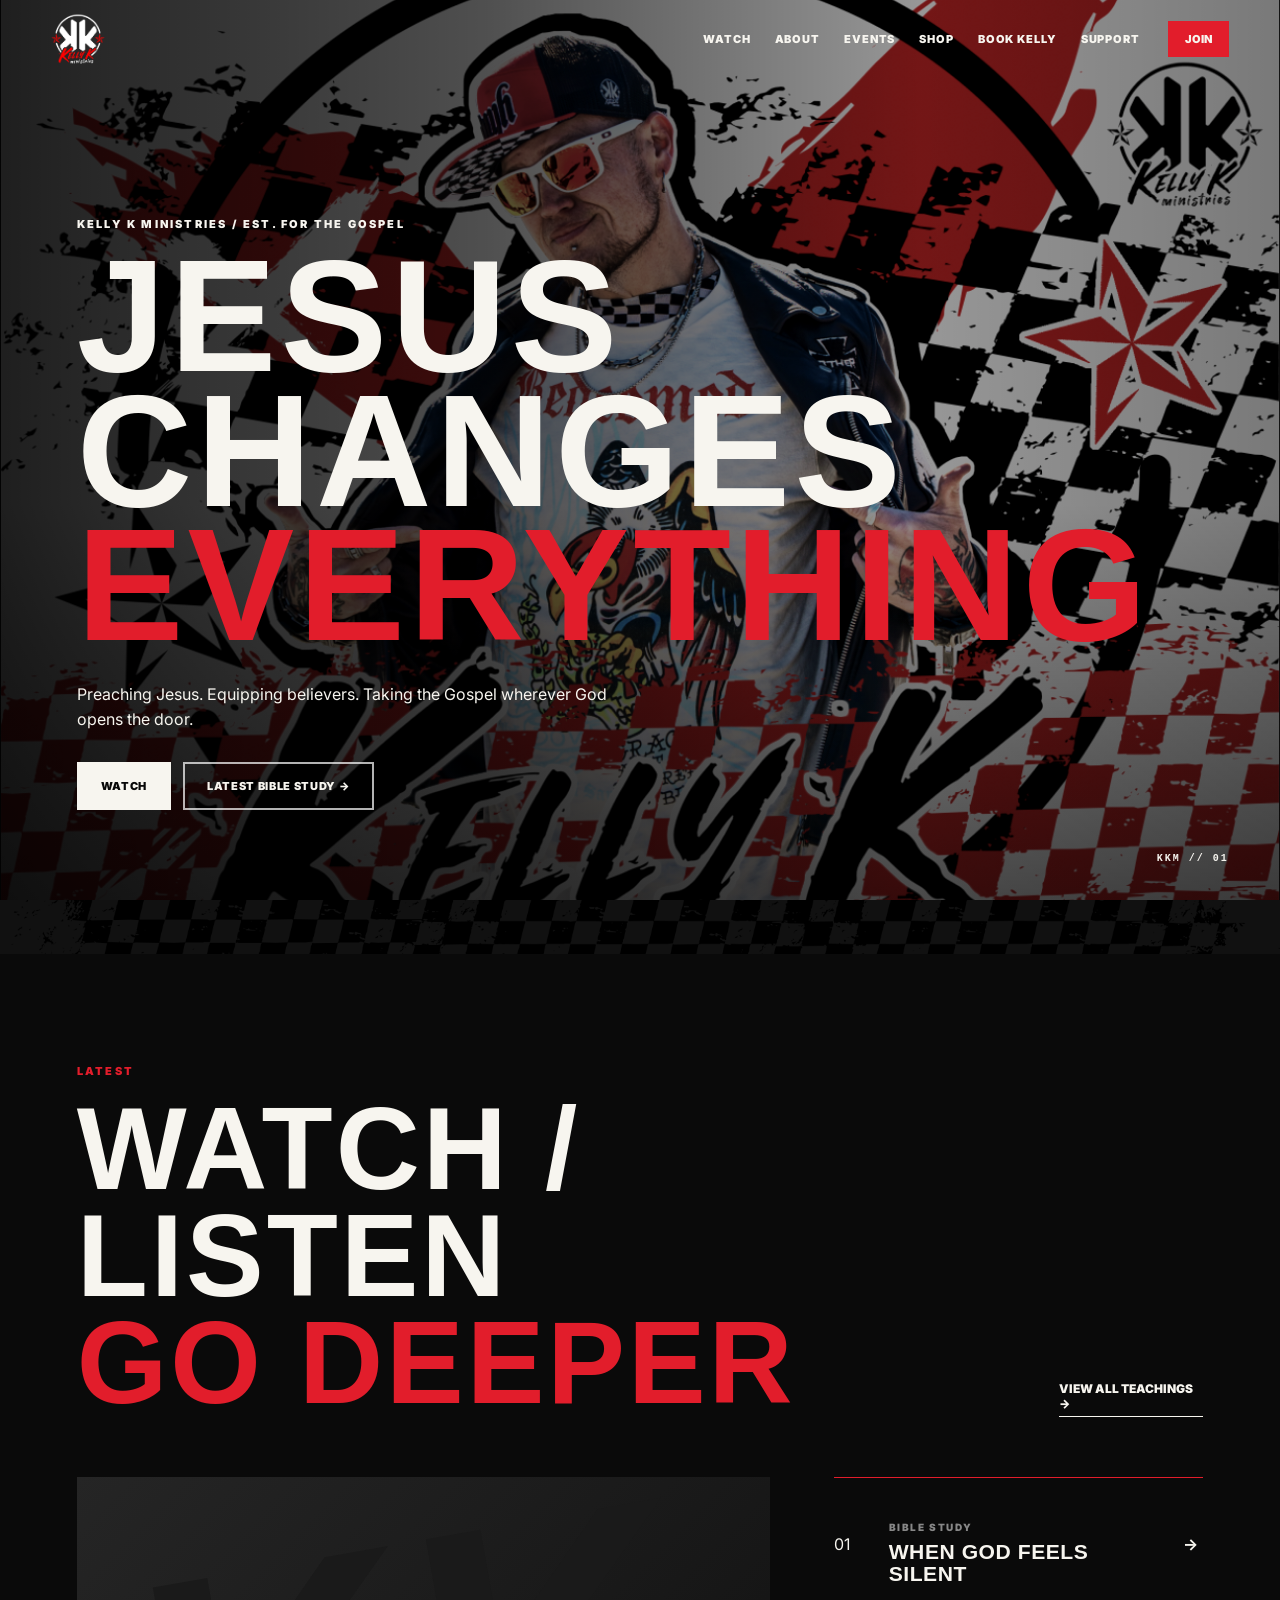
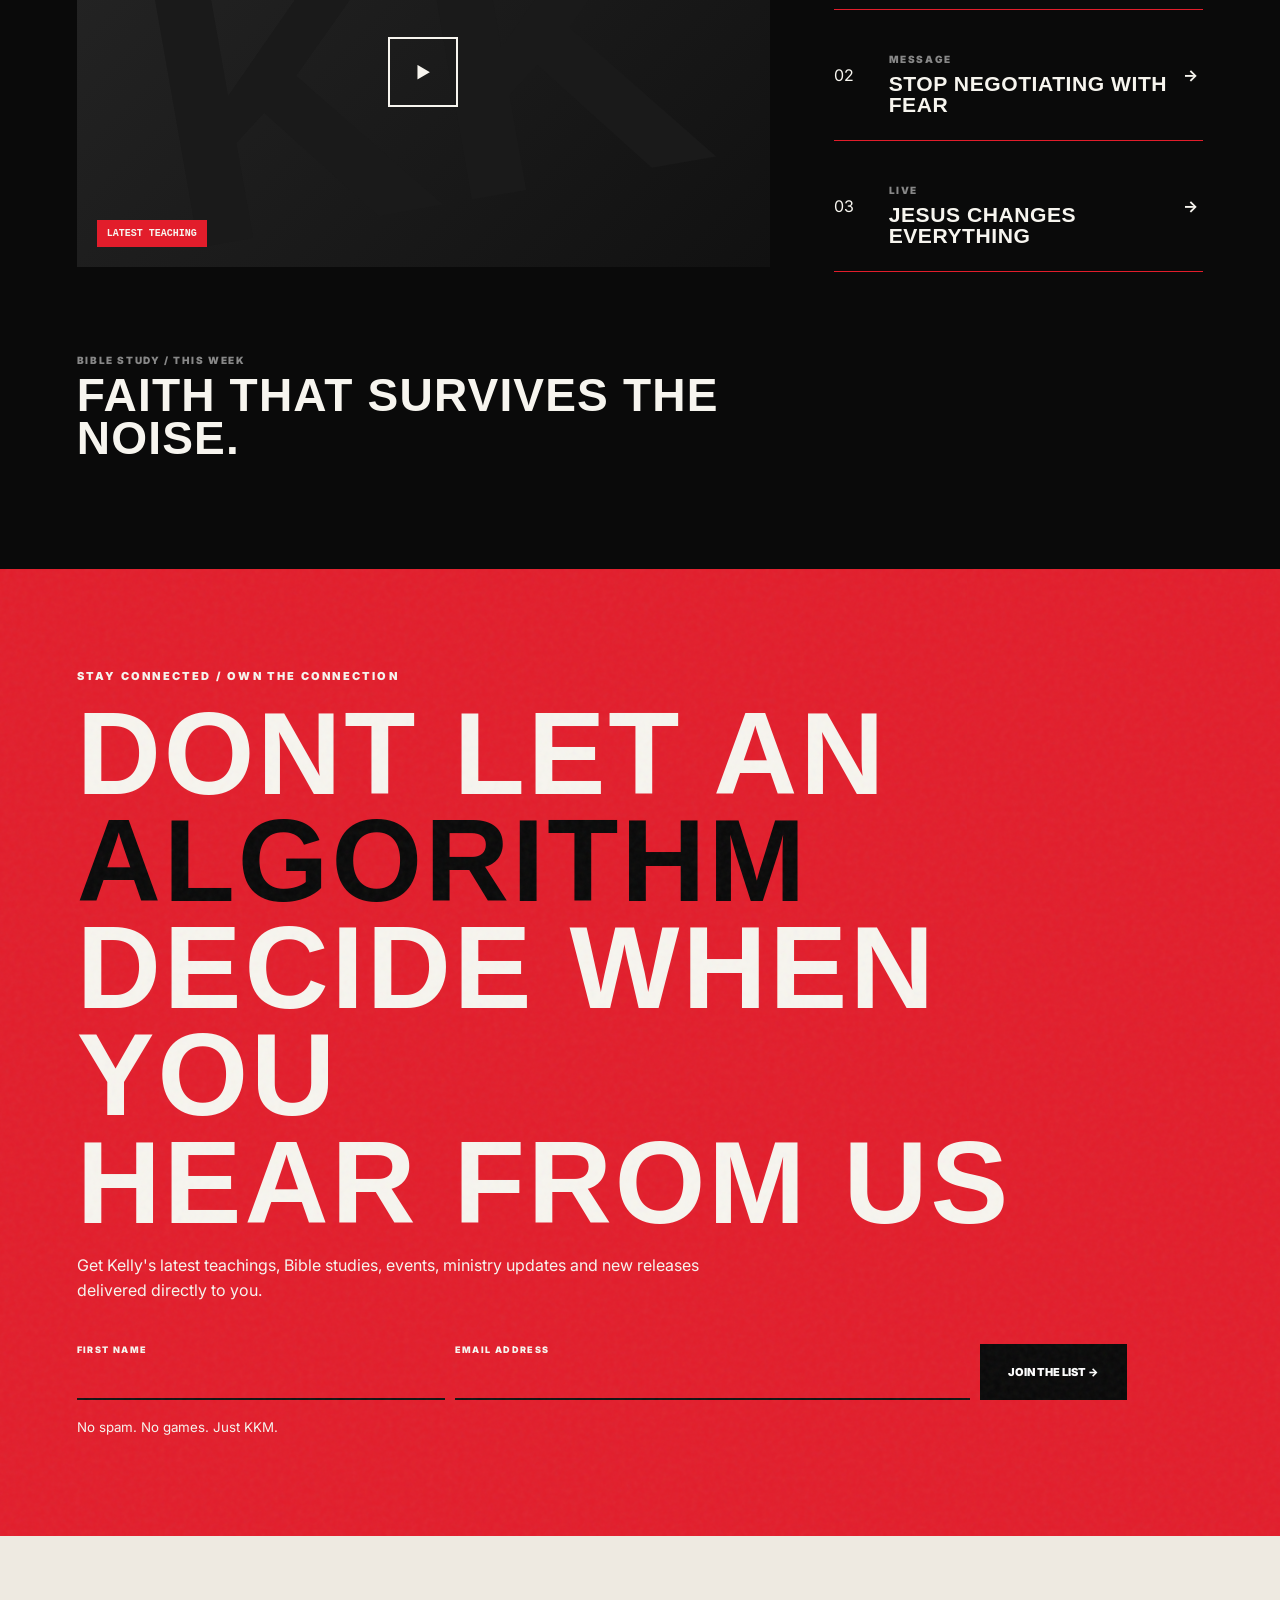
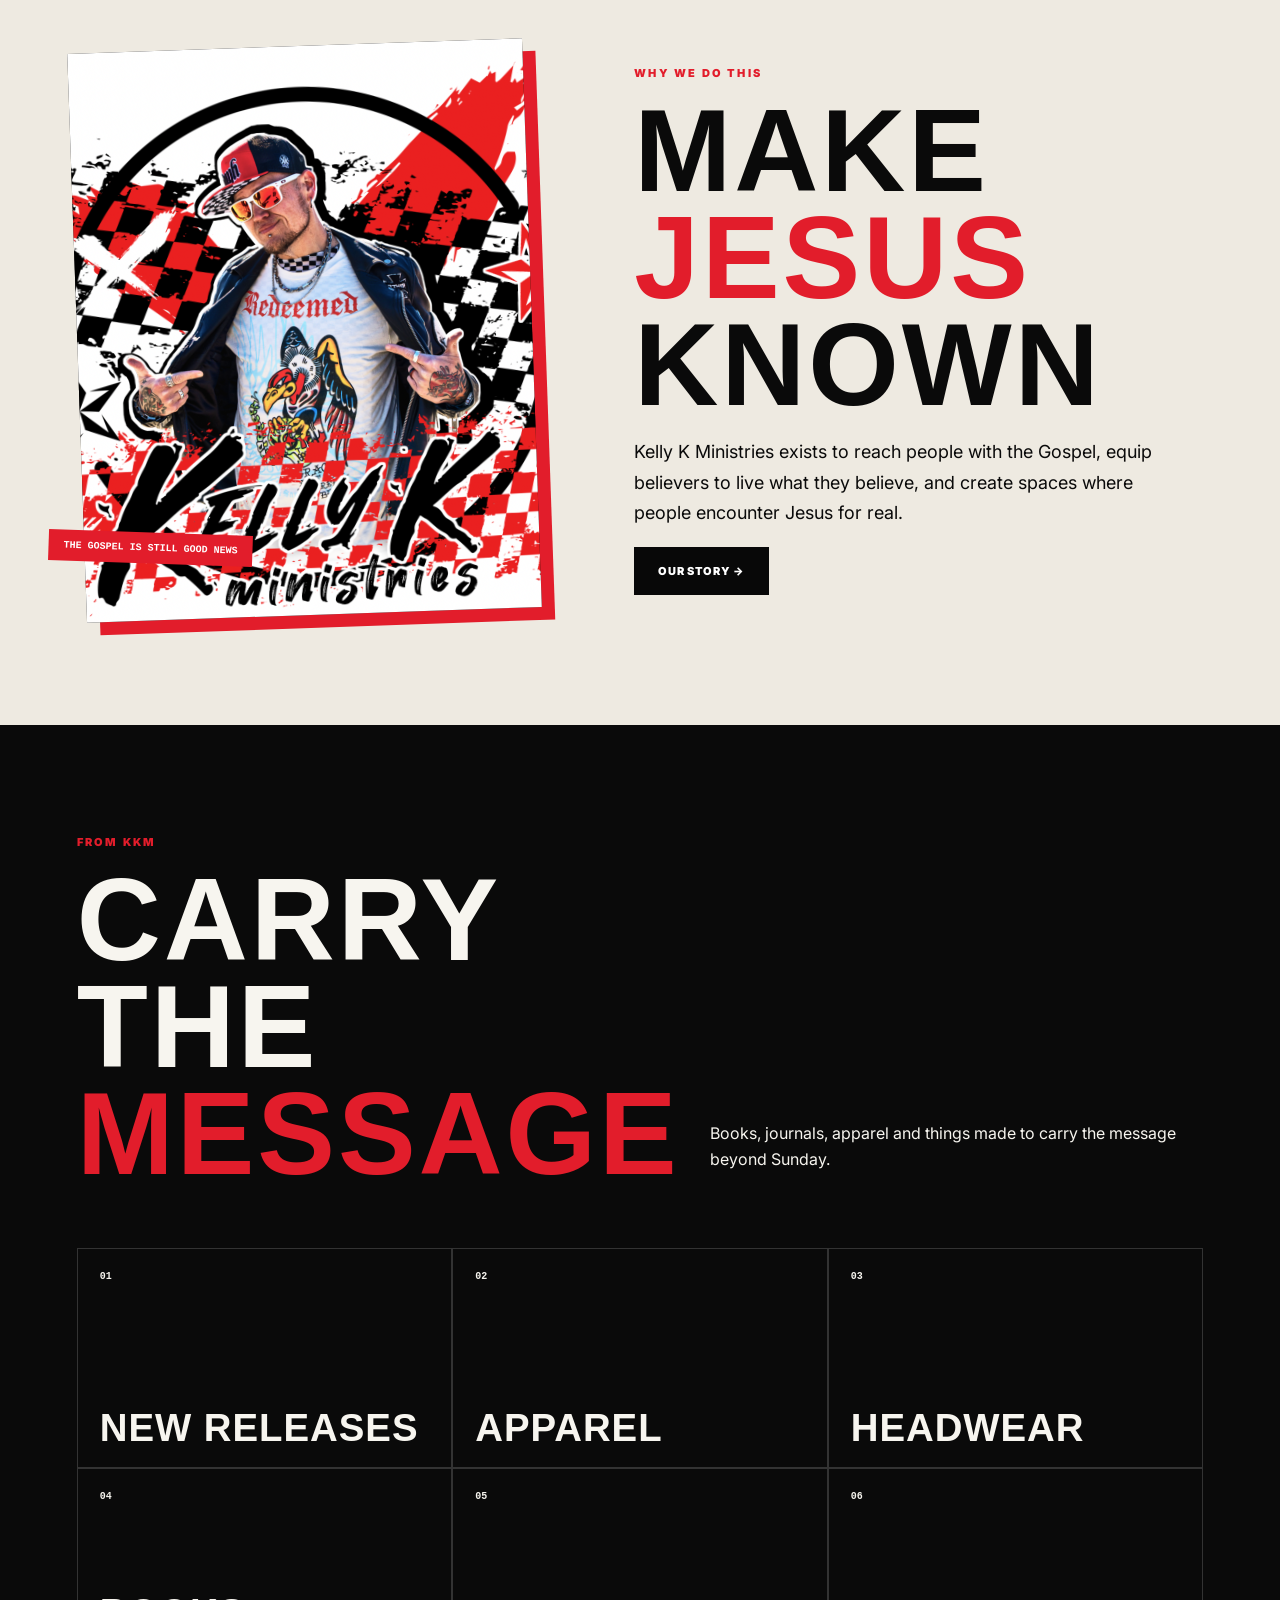
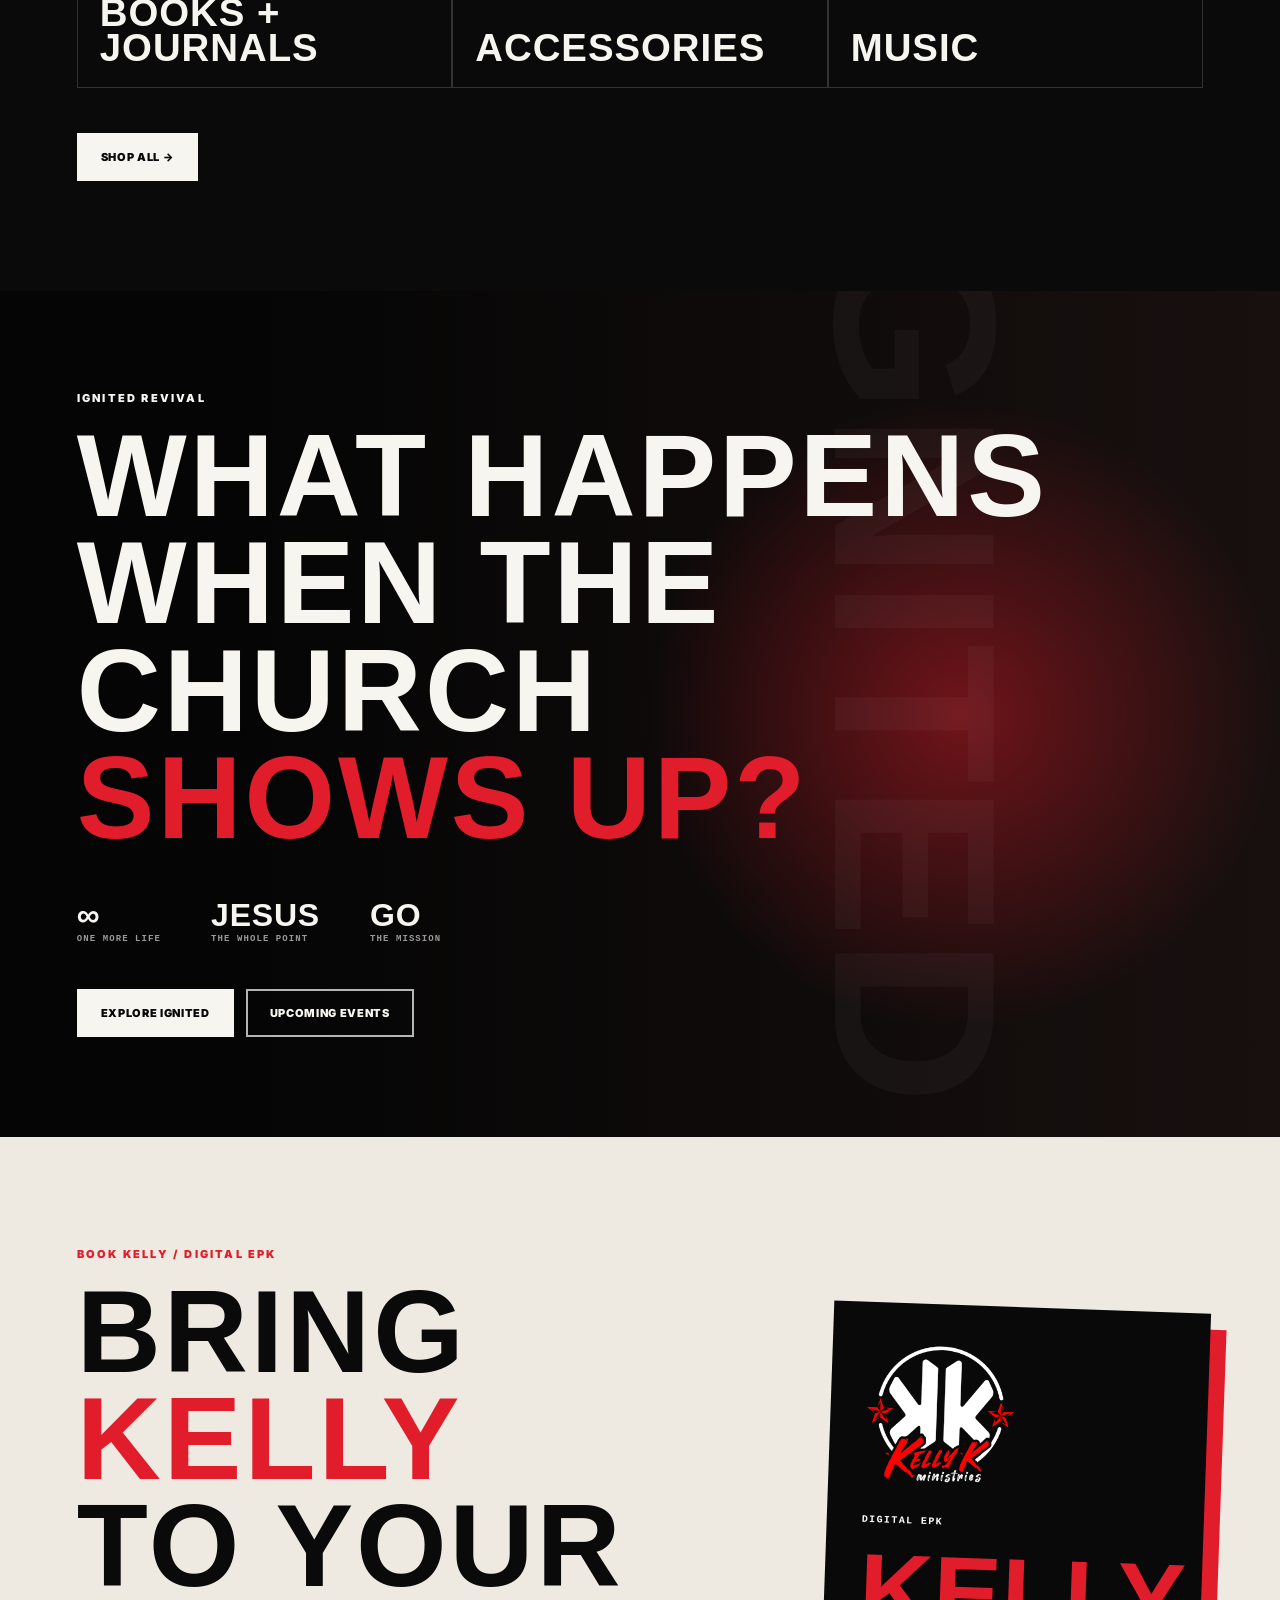
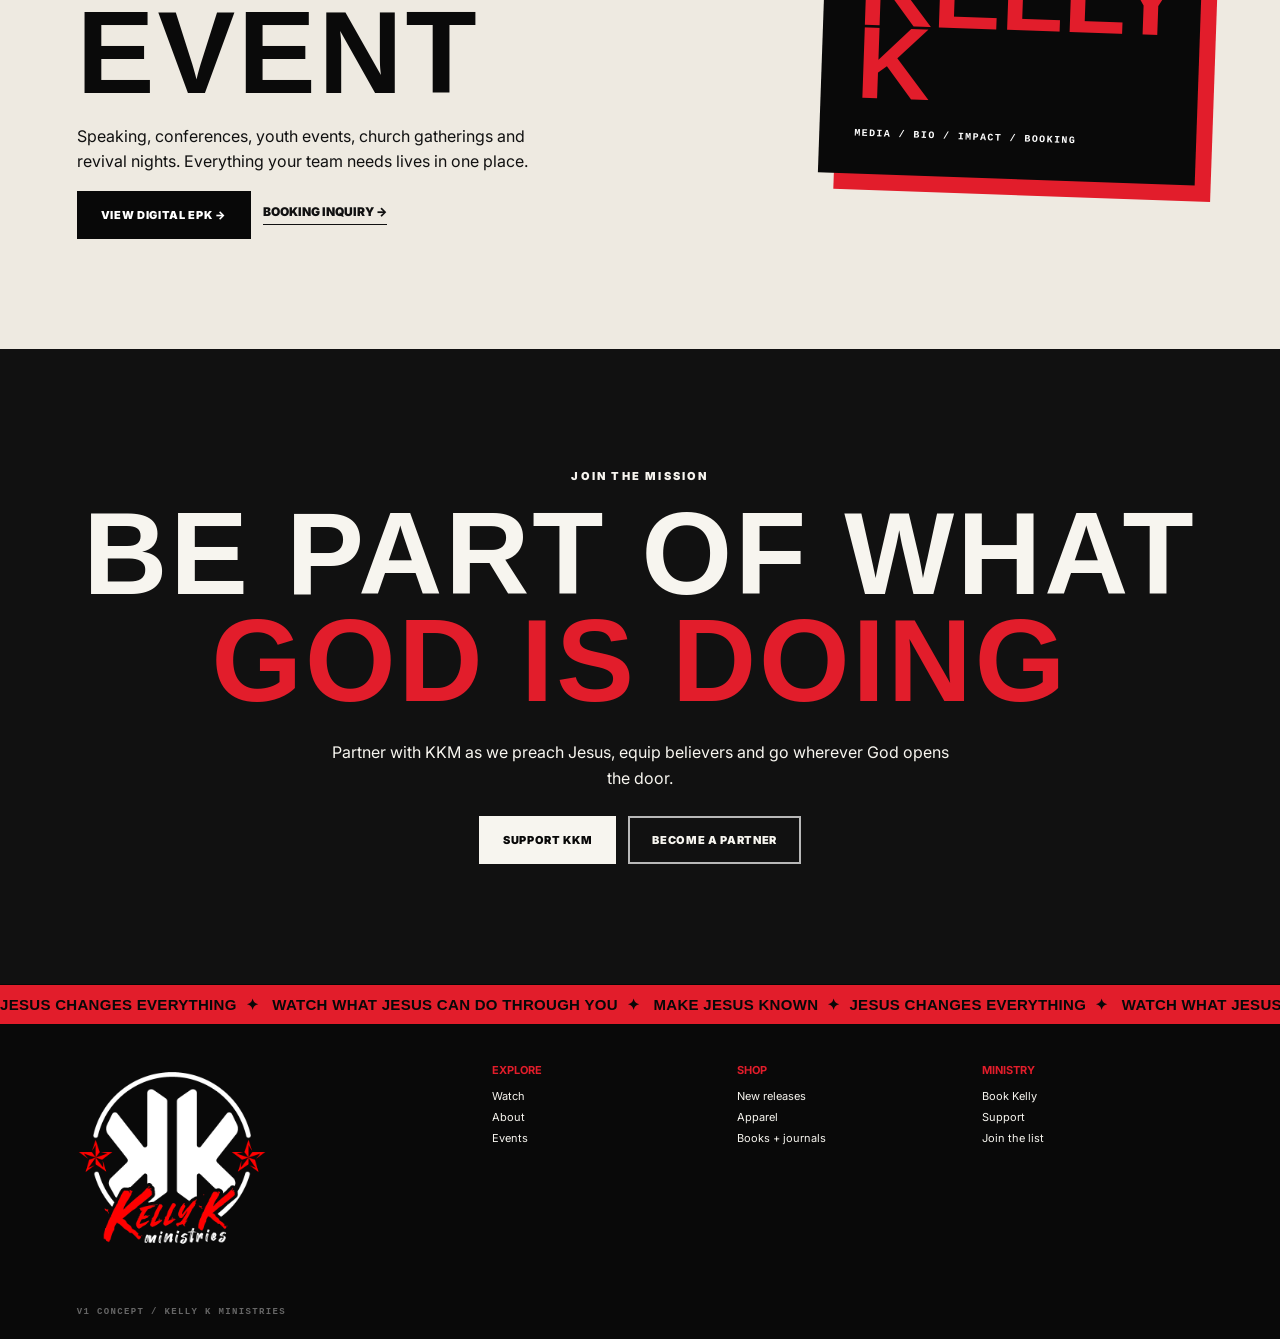
==== commit abdd95b2: "Style Support heading and button hovers" ====
--- a/index.html
+++ b/index.html
@@ -10,7 +10,7 @@
 <link rel="preconnect" href="https://fonts.gstatic.com" crossorigin>
 <link href="https://fonts.googleapis.com/css2?family=Inter:wght@400;600;700;900&display=swap" rel="stylesheet">
 <link rel="stylesheet" href="styles.css" />
-<style>@font-face{font-family:'KKM Hero Heading';src:local('Heading Now Trial 58 Heavy'),local('HeadingNowTrial-58Heavy');font-style:normal;font-weight:900;font-display:swap}.hero-media.static-hero::before,.hero-media.static-hero::after{display:none!important}.hero-static{position:absolute;inset:0;width:100%;height:100%;object-fit:cover;z-index:0;filter:saturate(.72) contrast(1.08) brightness(.74)}h1,h2,h3,h4,.footer-brand,.category-grid strong,.stats b,.epk-card strong,.footer-ticker-track,.mobile-nav{font-family:'Heading Now Trial',Impact,'Arial Narrow',sans-serif!important}.hero h1{font-family:'KKM Hero Heading','Heading Now Trial',Impact,'Arial Narrow',sans-serif!important;font-size:clamp(84px,12.5vw,205px);letter-spacing:.025em;line-height:.84;font-weight:900}#watch .section-head h2,#join h2,#mission h2,#shop .section-head h2,#ignited h2,#book h2,#support h2{font-family:'KKM Hero Heading','Heading Now Trial',Impact,'Arial Narrow',sans-serif!important;font-size:clamp(68px,9.1vw,150px);letter-spacing:.025em;line-height:.92;font-weight:900}#watch .section-head h2 .watch-red{color:var(--red)}#watch .feature-grid{align-items:start;grid-template-areas:'video list' 'caption .'}#watch .feature-video{display:contents}#watch .media-placeholder{grid-area:video}#watch .feature-caption{grid-area:caption}#watch .teaching-list{grid-area:list;align-self:center}#watch .teaching-list article{border-top-color:var(--red)}#watch .teaching-list article:last-child{border-bottom-color:var(--red)}#join h2 .algorithm-black{color:#080808}#mission h2 .mission-red{color:var(--red)}#shop .section-head h2 .shop-red{color:var(--red)}#book h2 .book-red{color:var(--red)}#shop .category-grid strong{font-family:'KKM Hero Heading','Heading Now Trial',Impact,'Arial Narrow',sans-serif!important;letter-spacing:.025em;line-height:.92;font-weight:900}#ignited .stats b{font-family:'KKM Hero Heading','Heading Now Trial',Impact,'Arial Narrow',sans-serif!important;letter-spacing:.025em;font-weight:900}#watch,#join,#mission,#shop,#ignited,#book,#support{scroll-margin-top:78px}</style>
+<style>@font-face{font-family:'KKM Hero Heading';src:local('Heading Now Trial 58 Heavy'),local('HeadingNowTrial-58Heavy');font-style:normal;font-weight:900;font-display:swap}.hero-media.static-hero::before,.hero-media.static-hero::after{display:none!important}.hero-static{position:absolute;inset:0;width:100%;height:100%;object-fit:cover;z-index:0;filter:saturate(.72) contrast(1.08) brightness(.74)}h1,h2,h3,h4,.footer-brand,.category-grid strong,.stats b,.epk-card strong,.footer-ticker-track,.mobile-nav{font-family:'Heading Now Trial',Impact,'Arial Narrow',sans-serif!important}.hero h1{font-family:'KKM Hero Heading','Heading Now Trial',Impact,'Arial Narrow',sans-serif!important;font-size:clamp(84px,12.5vw,205px);letter-spacing:.025em;line-height:.84;font-weight:900}#watch .section-head h2,#join h2,#mission h2,#shop .section-head h2,#ignited h2,#book h2,#support h2{font-family:'KKM Hero Heading','Heading Now Trial',Impact,'Arial Narrow',sans-serif!important;font-size:clamp(68px,9.1vw,150px);letter-spacing:.025em;line-height:.92;font-weight:900}#watch .section-head h2 .watch-red{color:var(--red)}#watch .feature-grid{align-items:start;grid-template-areas:'video list' 'caption .'}#watch .feature-video{display:contents}#watch .media-placeholder{grid-area:video}#watch .feature-caption{grid-area:caption}#watch .teaching-list{grid-area:list;align-self:center}#watch .teaching-list article{border-top-color:var(--red)}#watch .teaching-list article:last-child{border-bottom-color:var(--red)}#join h2 .algorithm-black{color:#080808}#mission h2 .mission-red{color:var(--red)}#shop .section-head h2 .shop-red{color:var(--red)}#book h2 .book-red{color:var(--red)}#book .btn-dark{transition:.2s}#book .btn-dark:hover{background:var(--red);border-color:var(--red);color:#fff}#book .text-link{transition:.2s}#book .text-link:hover{color:var(--red)}#support h2 .support-red{color:var(--red)}#support .btn{transition:.2s}#support .btn-light:hover,#support .btn-outline:hover{background:var(--red);border-color:var(--red);color:#fff}#shop .category-grid strong{font-family:'KKM Hero Heading','Heading Now Trial',Impact,'Arial Narrow',sans-serif!important;letter-spacing:.025em;line-height:.92;font-weight:900}#ignited .stats b{font-family:'KKM Hero Heading','Heading Now Trial',Impact,'Arial Narrow',sans-serif!important;letter-spacing:.025em;font-weight:900}#watch,#join,#mission,#shop,#ignited,#book,#support{scroll-margin-top:78px}</style>
 </head>
 <body>
 <header class="site-header" id="header"><a class="brand" href="#top" aria-label="Kelly K Ministries home"><img src="Logo%20for%20dark%20background.png" alt="Kelly K Ministries"></a><nav class="desktop-nav" aria-label="Primary"><a href="#watch">Watch</a><a href="#mission">About</a><a href="#ignited">Events</a><a href="#shop">Shop</a><a href="#book">Book Kelly</a><a href="#support">Support</a></nav><a class="join-button" href="#join">Join</a><button class="menu-button" aria-label="Open menu" aria-expanded="false">MENU</button></header>
@@ -24,9 +24,9 @@
 <section class="section dark shop" id="shop"><div class="section-head"><div><p class="kicker red">From KKM</p><h2>Carry the<br><span class="shop-red">message</span></h2></div><p class="lede">Books, journals, apparel and things made to carry the message beyond Sunday.</p></div><div class="category-grid"><a href="#shop"><span>01</span><strong>New releases</strong></a><a href="#shop"><span>02</span><strong>Apparel</strong></a><a href="#shop"><span>03</span><strong>Headwear</strong></a><a href="#shop"><span>04</span><strong>Books + journals</strong></a><a href="#shop"><span>05</span><strong>Accessories</strong></a><a href="#shop"><span>06</span><strong>Music</strong></a></div><a class="btn btn-light" href="#shop">Shop all →</a></section>
 <section class="ignited" id="ignited"><div class="ignited-bg"></div><div class="ignited-content"><p class="kicker">Ignited Revival</p><h2>What happens<br>when the church<br><span>shows up?</span></h2><div class="stats"><div><b>∞</b><small>ONE MORE LIFE</small></div><div><b>JESUS</b><small>THE WHOLE POINT</small></div><div><b>GO</b><small>THE MISSION</small></div></div><div class="actions"><a class="btn btn-light" href="#ignited">Explore Ignited</a><a class="btn btn-outline" href="#ignited">Upcoming events</a></div></div></section>
 <section class="section paper book" id="book"><div><p class="kicker red">Book Kelly / Digital EPK</p><h2>Bring <span class="book-red">Kelly</span><br>to your event</h2><p class="lede dark-text">Speaking, conferences, youth events, church gatherings and revival nights. Everything your team needs lives in one place.</p><div class="actions"><a class="btn btn-dark" href="#book">View digital EPK →</a><a class="text-link dark-text" href="#book">Booking inquiry →</a></div></div><div class="epk-card"><img src="Logo%20for%20dark%20background.png" alt="Kelly K Ministries"><span>DIGITAL EPK</span><strong>KELLY<br>K</strong><small>MEDIA / BIO / IMPACT / BOOKING</small></div></section>
-<section class="support" id="support"><p class="kicker">Join the mission</p><h2>Be part of what<br>God is doing.</h2><p>Partner with KKM as we preach Jesus, equip believers and go wherever God opens the door.</p><div class="actions"><a class="btn btn-light" href="#support">Support KKM</a><a class="btn btn-outline" href="#support">Become a partner</a></div></section>
+<section class="support" id="support"><p class="kicker">Join the mission</p><h2>Be part of what<br><span class="support-red">God is doing</span></h2><p>Partner with KKM as we preach Jesus, equip believers and go wherever God opens the door.</p><div class="actions"><a class="btn btn-light" href="#support">Support KKM</a><a class="btn btn-outline" href="#support">Become a partner</a></div></section>
 </main>
 <div class="footer-ticker" aria-hidden="true"><div class="footer-ticker-track"><span>JESUS CHANGES EVERYTHING&nbsp;&nbsp;✦&nbsp;&nbsp; WATCH WHAT JESUS CAN DO THROUGH YOU&nbsp;&nbsp;✦&nbsp;&nbsp; MAKE JESUS KNOWN&nbsp;&nbsp;✦&nbsp;&nbsp;</span><span>JESUS CHANGES EVERYTHING&nbsp;&nbsp;✦&nbsp;&nbsp; WATCH WHAT JESUS CAN DO THROUGH YOU&nbsp;&nbsp;✦&nbsp;&nbsp; MAKE JESUS KNOWN&nbsp;&nbsp;✦&nbsp;&nbsp;</span></div></div>
-<footer><div class="footer-brand"><img src="Logo%20for%20dark%20background.png" alt="Kelly K Ministries"></div><div class="footer-links"><div><b>Explore</b><a href="#watch">Watch</a><a href="#mission">About</a><a href="#ignited">Events</a></div><div><b>Shop</b><a href="#shop">New releases</a><a href="#shop">Apparel</a><a href="#shop"><span>Books + journals</span></a></div><div><b>Ministry</b><a href="#book">Book Kelly</a><a href="#support">Support</a><a href="#join">Join the list</a></div></div><small>V1 CONCEPT / KELLY K MINISTRIES</small></footer>
+<footer><div class="footer-brand"><img src="Logo%20for%20dark%20background.png" alt="Kelly K Ministries"></div><div class="footer-links"><div><b>Explore</b><a href="#watch">Watch</a><a href="#mission">About</a><a href="#ignited">Events</a></div><div><b>Shop</b><a href="#shop">New releases</a><a href="#shop">Apparel</a><a href="#shop">Books + journals</a></div><div><b>Ministry</b><a href="#book">Book Kelly</a><a href="#support">Support</a><a href="#join">Join the list</a></div></div><small>V1 CONCEPT / KELLY K MINISTRIES</small></footer>
 <script src="script.js"></script>
 </body></html>
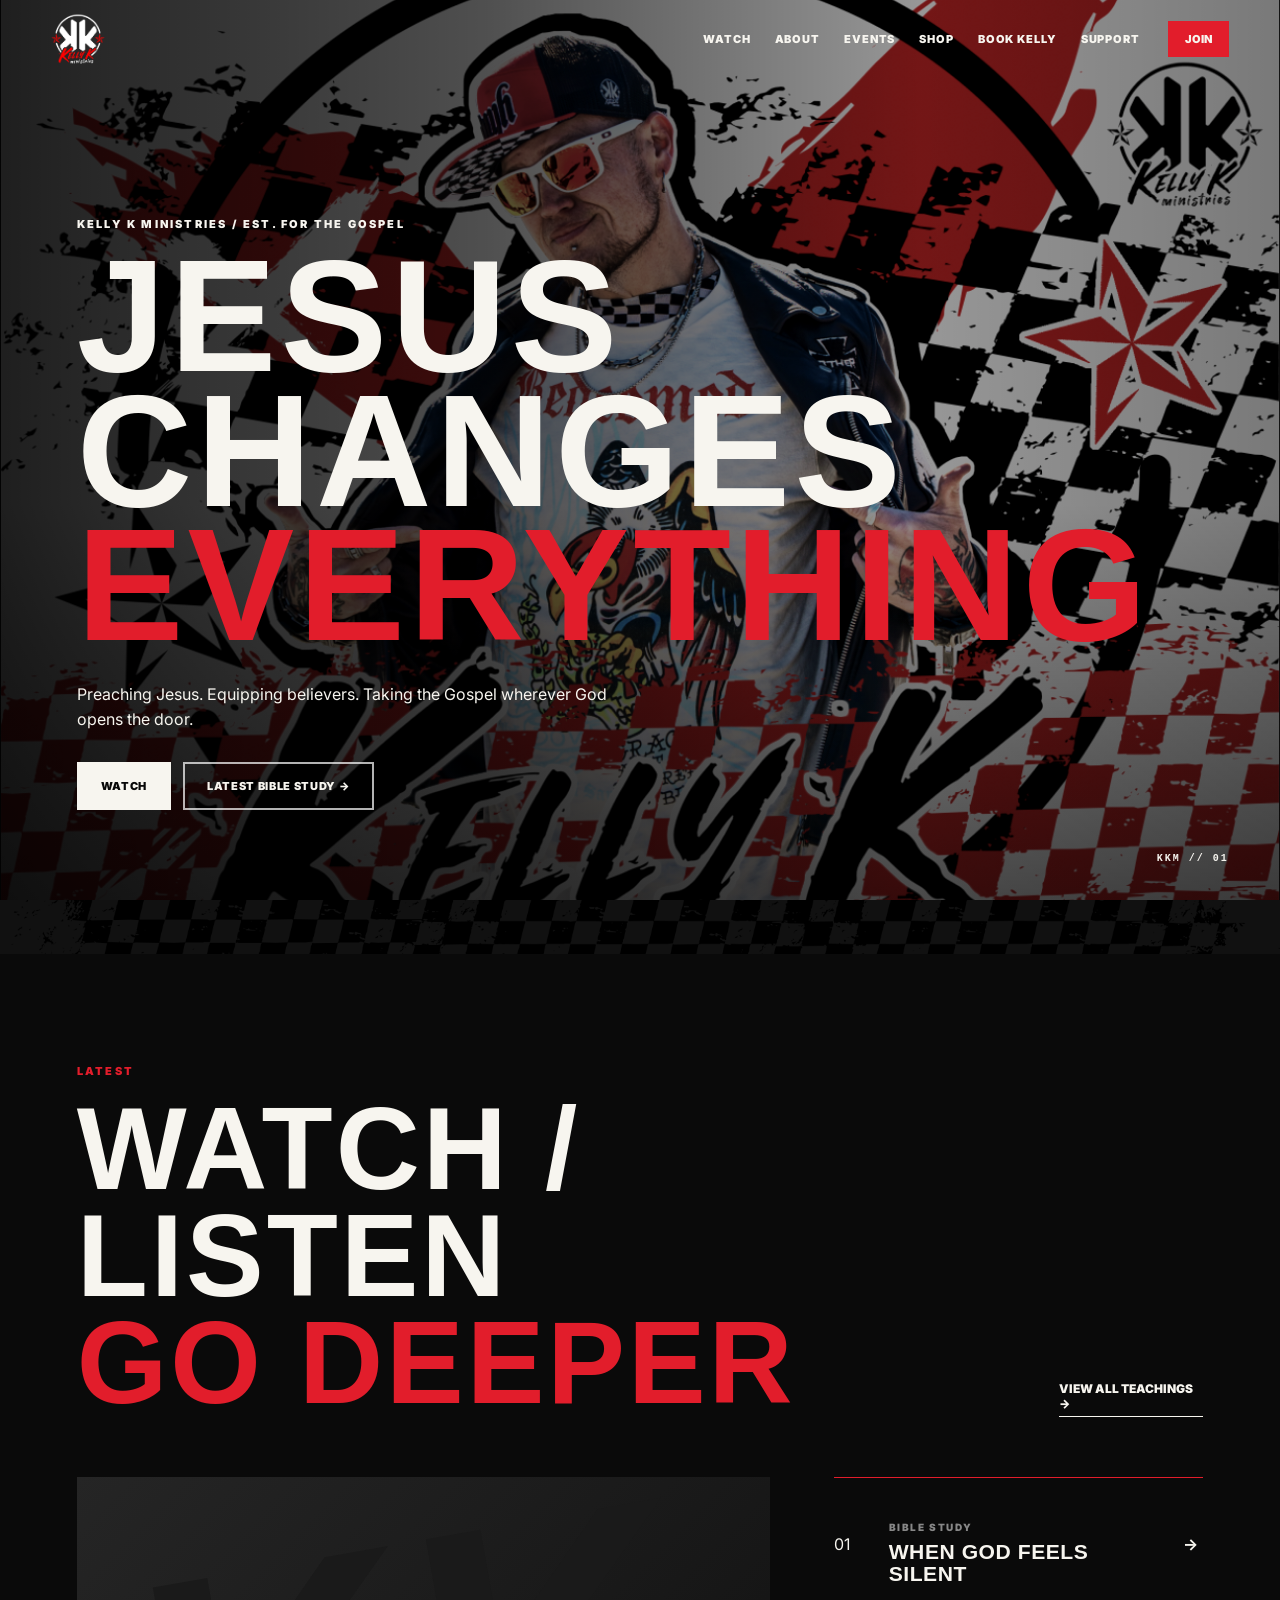
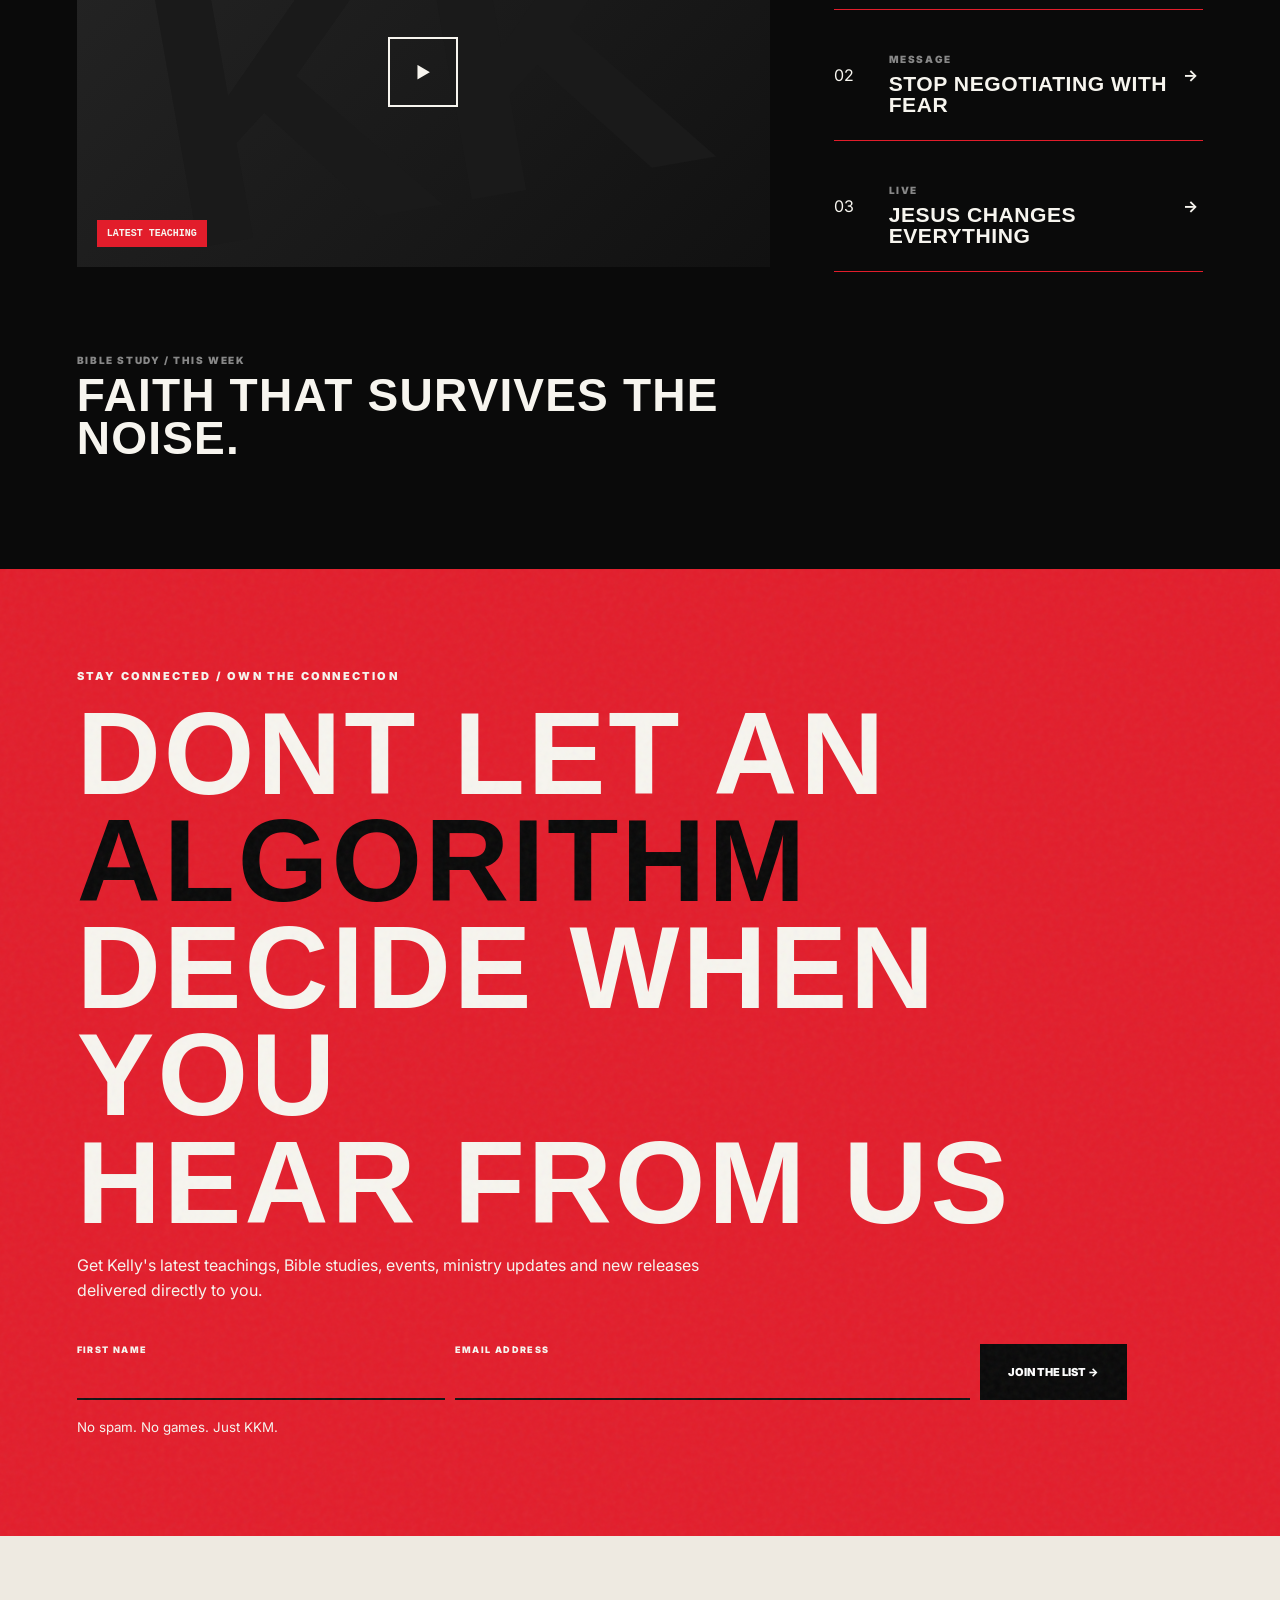
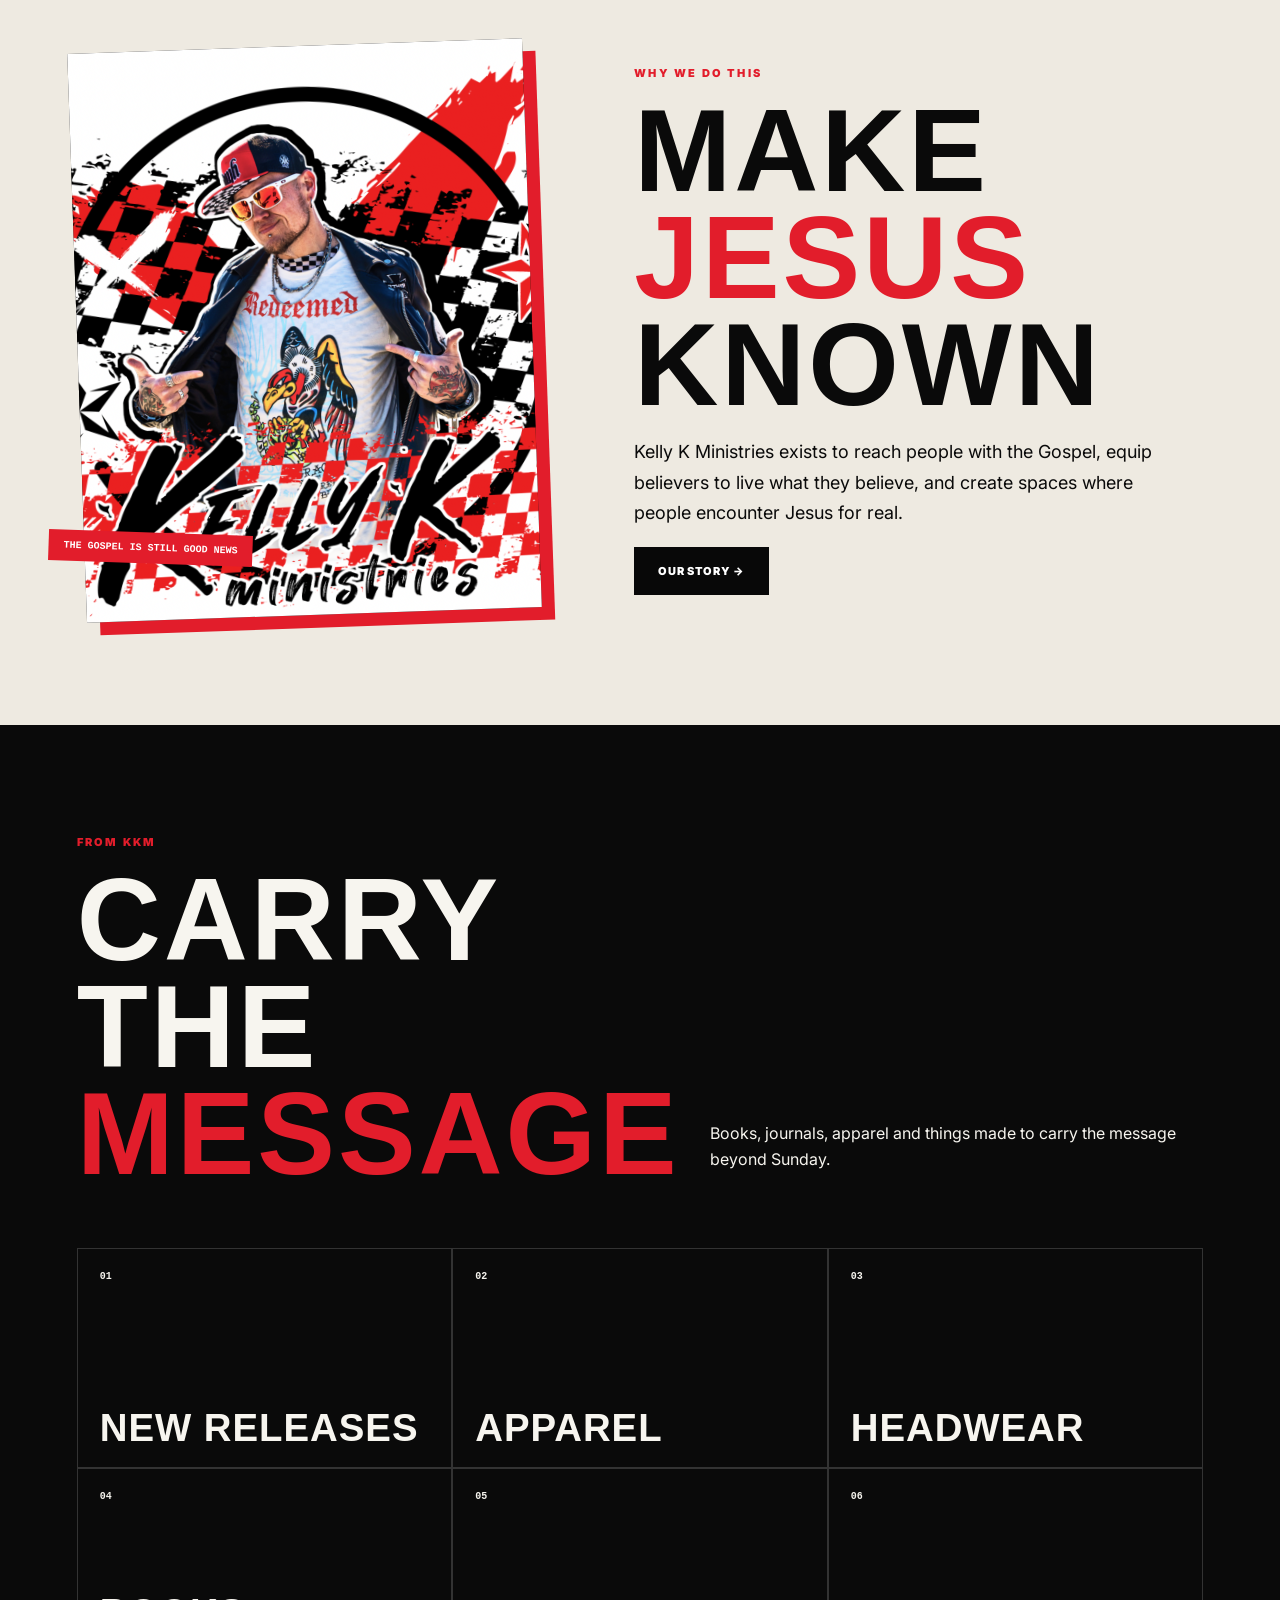
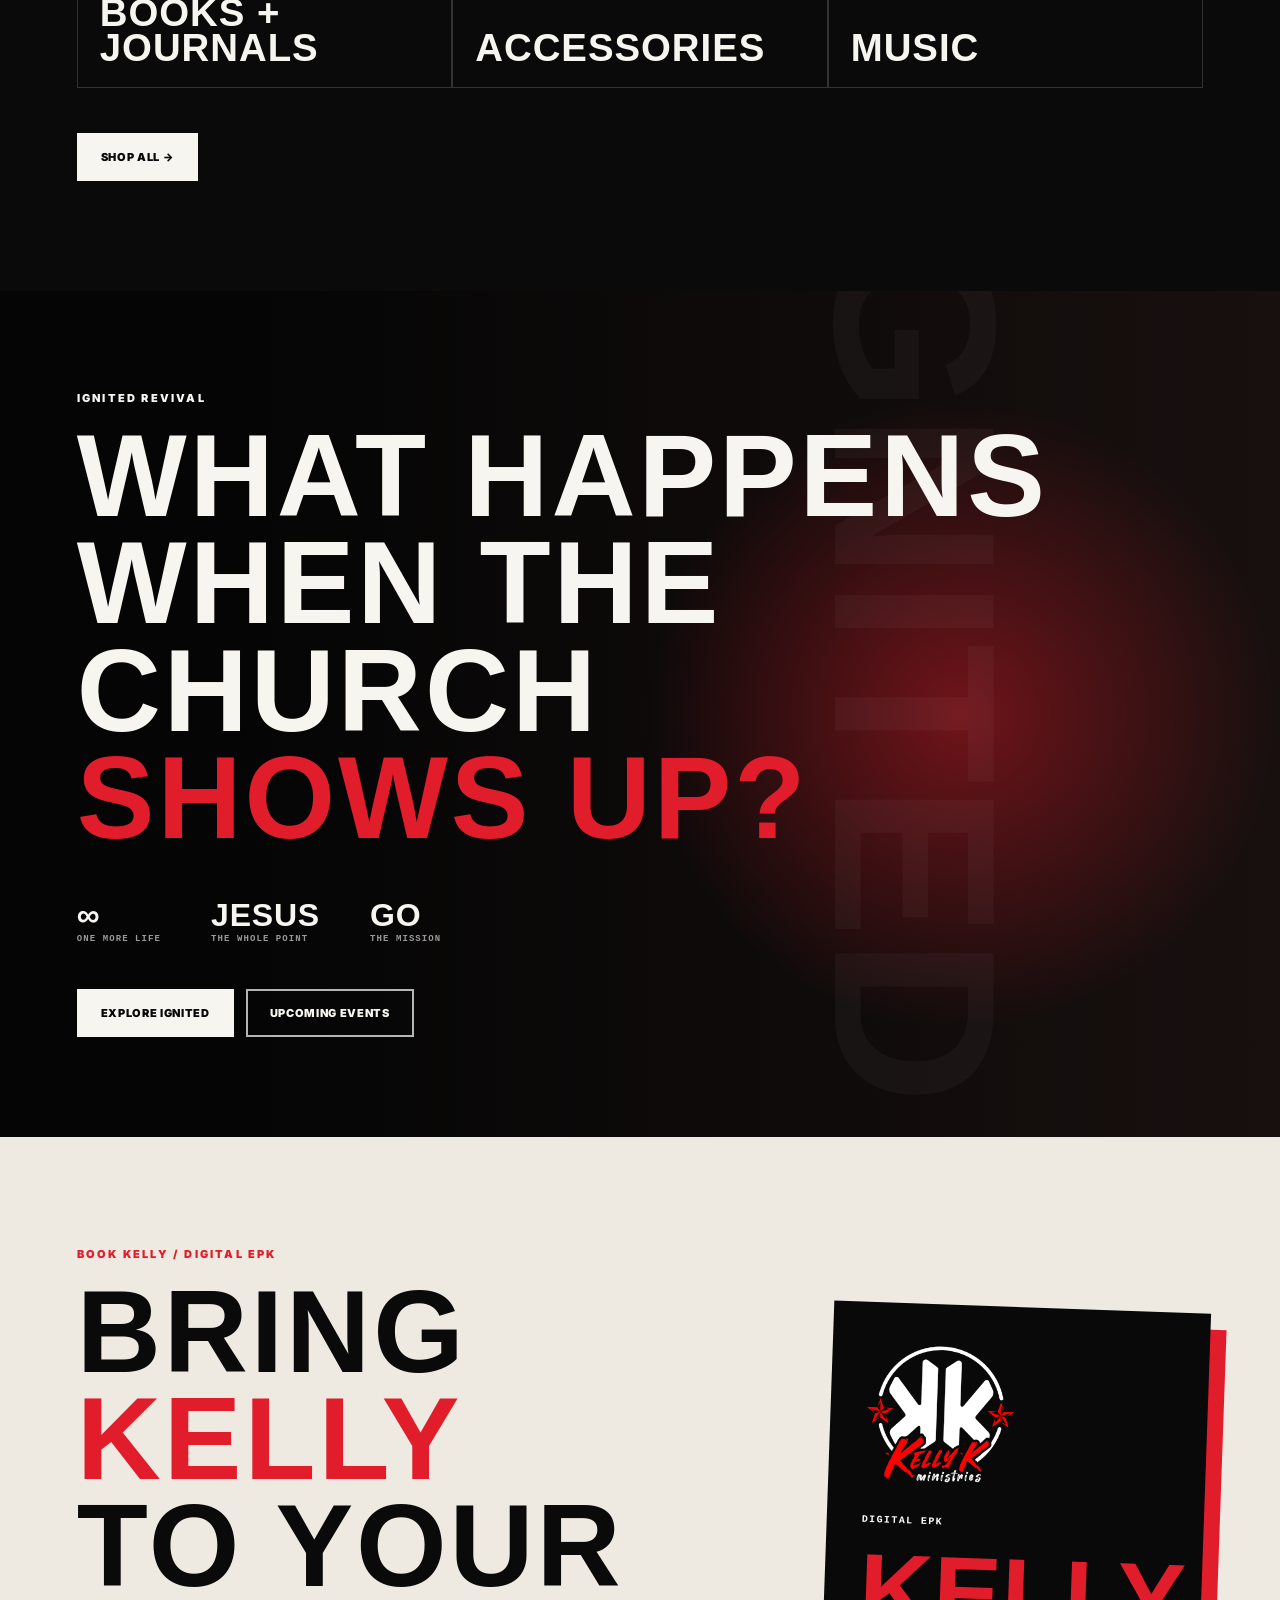
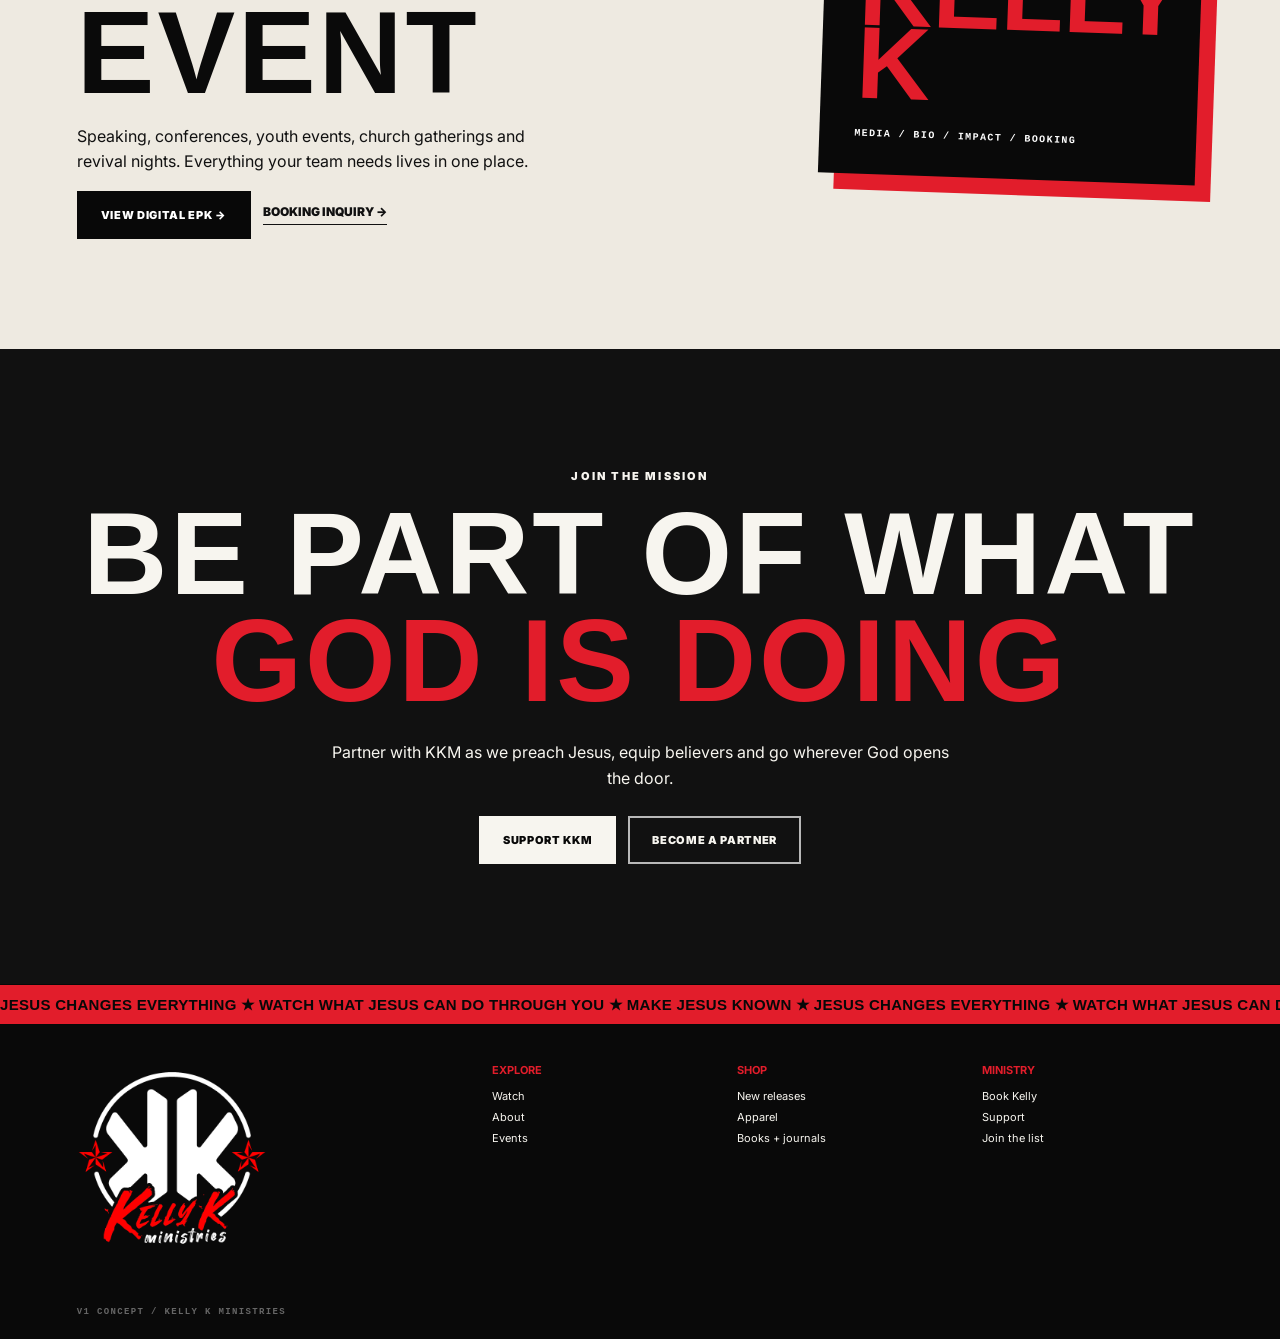
==== commit 7d9bb506: "Refine footer ticker content and star dividers" ====
--- a/index.html
+++ b/index.html
@@ -26,7 +26,7 @@
 <section class="section paper book" id="book"><div><p class="kicker red">Book Kelly / Digital EPK</p><h2>Bring <span class="book-red">Kelly</span><br>to your event</h2><p class="lede dark-text">Speaking, conferences, youth events, church gatherings and revival nights. Everything your team needs lives in one place.</p><div class="actions"><a class="btn btn-dark" href="#book">View digital EPK →</a><a class="text-link dark-text" href="#book">Booking inquiry →</a></div></div><div class="epk-card"><img src="Logo%20for%20dark%20background.png" alt="Kelly K Ministries"><span>DIGITAL EPK</span><strong>KELLY<br>K</strong><small>MEDIA / BIO / IMPACT / BOOKING</small></div></section>
 <section class="support" id="support"><p class="kicker">Join the mission</p><h2>Be part of what<br><span class="support-red">God is doing</span></h2><p>Partner with KKM as we preach Jesus, equip believers and go wherever God opens the door.</p><div class="actions"><a class="btn btn-light" href="#support">Support KKM</a><a class="btn btn-outline" href="#support">Become a partner</a></div></section>
 </main>
-<div class="footer-ticker" aria-hidden="true"><div class="footer-ticker-track"><span>JESUS CHANGES EVERYTHING&nbsp;&nbsp;✦&nbsp;&nbsp; WATCH WHAT JESUS CAN DO THROUGH YOU&nbsp;&nbsp;✦&nbsp;&nbsp; MAKE JESUS KNOWN&nbsp;&nbsp;✦&nbsp;&nbsp;</span><span>JESUS CHANGES EVERYTHING&nbsp;&nbsp;✦&nbsp;&nbsp; WATCH WHAT JESUS CAN DO THROUGH YOU&nbsp;&nbsp;✦&nbsp;&nbsp; MAKE JESUS KNOWN&nbsp;&nbsp;✦&nbsp;&nbsp;</span></div></div>
+<div class="footer-ticker" aria-hidden="true"><div class="footer-ticker-track"><span class="ticker-copy">JESUS CHANGES EVERYTHING <b class="kkm-star">★</b> WATCH WHAT JESUS CAN DO THROUGH YOU <b class="kkm-star">★</b> MAKE JESUS KNOWN <b class="kkm-star">★</b> JESUS CHANGES EVERYTHING <b class="kkm-star">★</b> WATCH WHAT JESUS CAN DO THROUGH YOU <b class="kkm-star">★</b> MAKE JESUS KNOWN <b class="kkm-star">★</b>&nbsp;</span><span class="ticker-copy">JESUS CHANGES EVERYTHING <b class="kkm-star">★</b> WATCH WHAT JESUS CAN DO THROUGH YOU <b class="kkm-star">★</b> MAKE JESUS KNOWN <b class="kkm-star">★</b> JESUS CHANGES EVERYTHING <b class="kkm-star">★</b> WATCH WHAT JESUS CAN DO THROUGH YOU <b class="kkm-star">★</b> MAKE JESUS KNOWN <b class="kkm-star">★</b>&nbsp;</span></div></div>
 <footer><div class="footer-brand"><img src="Logo%20for%20dark%20background.png" alt="Kelly K Ministries"></div><div class="footer-links"><div><b>Explore</b><a href="#watch">Watch</a><a href="#mission">About</a><a href="#ignited">Events</a></div><div><b>Shop</b><a href="#shop">New releases</a><a href="#shop">Apparel</a><a href="#shop">Books + journals</a></div><div><b>Ministry</b><a href="#book">Book Kelly</a><a href="#support">Support</a><a href="#join">Join the list</a></div></div><small>V1 CONCEPT / KELLY K MINISTRIES</small></footer>
 <script src="script.js"></script>
 </body></html>
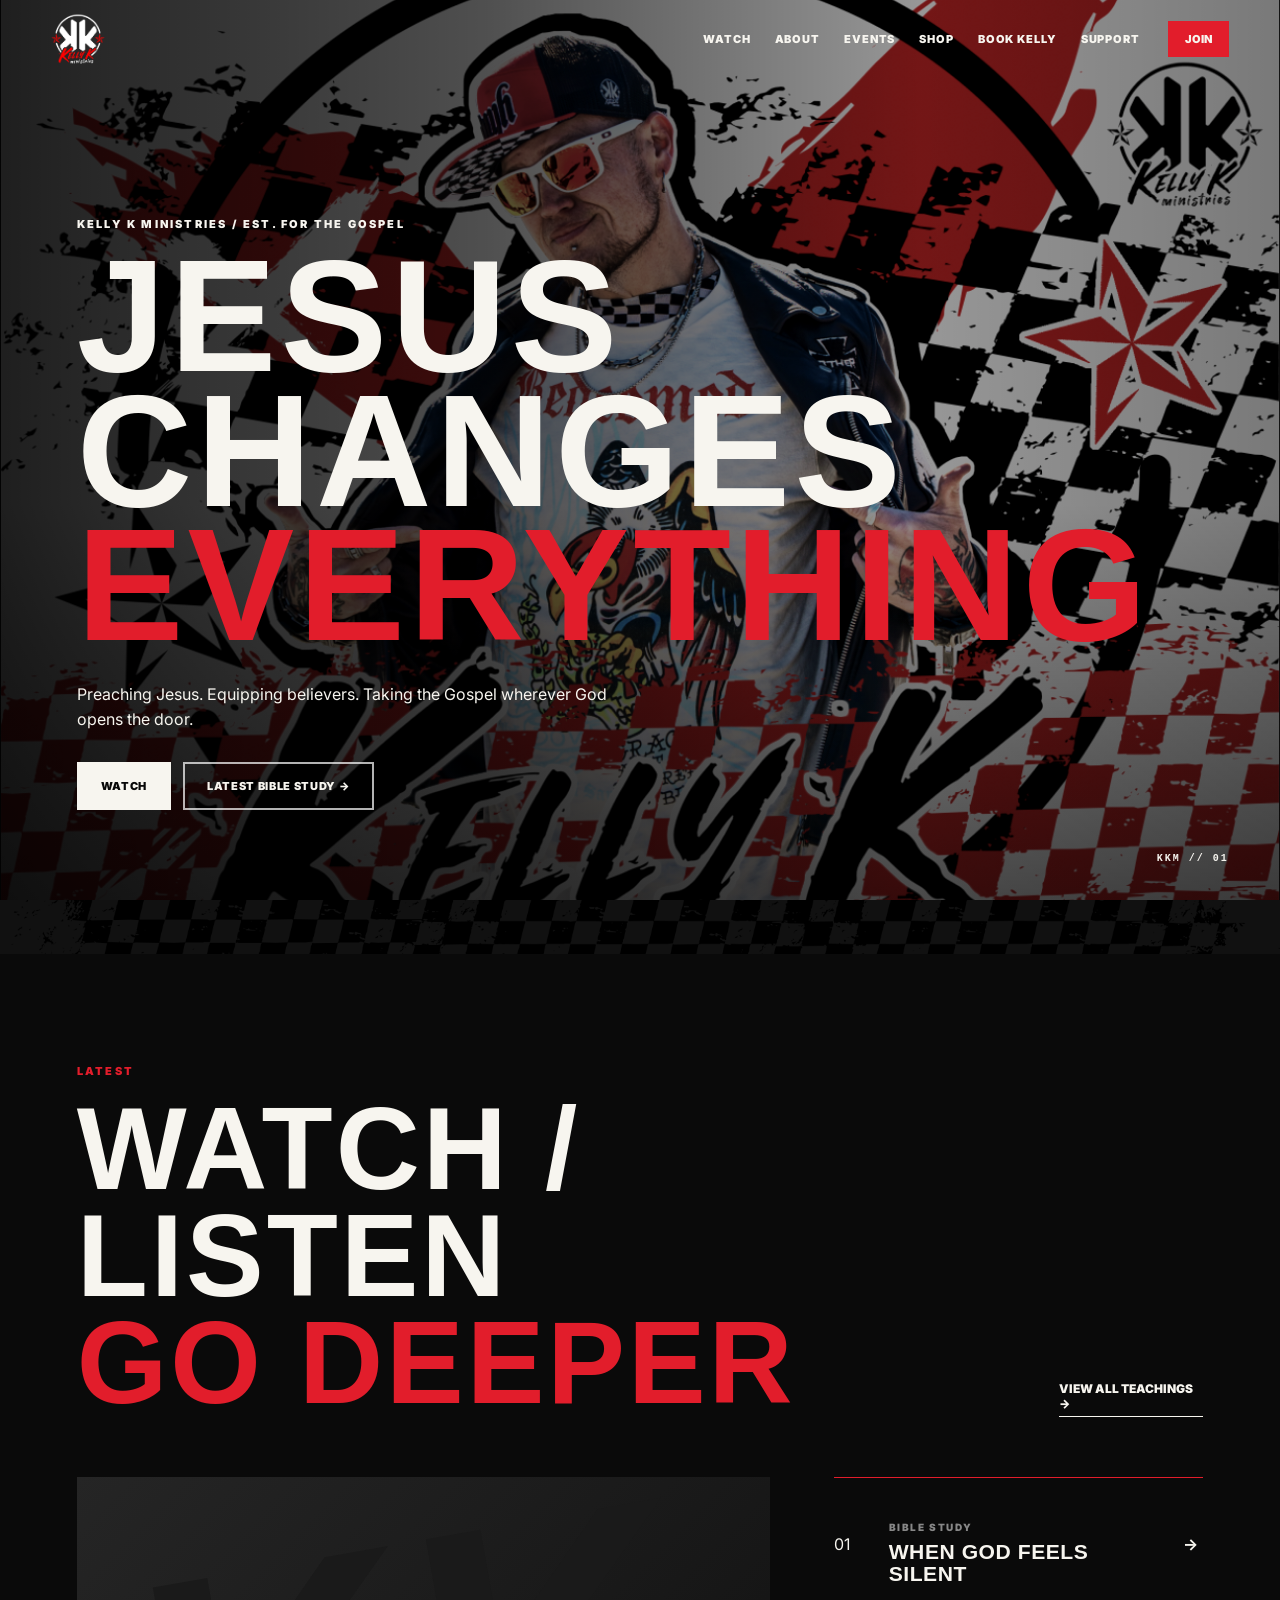
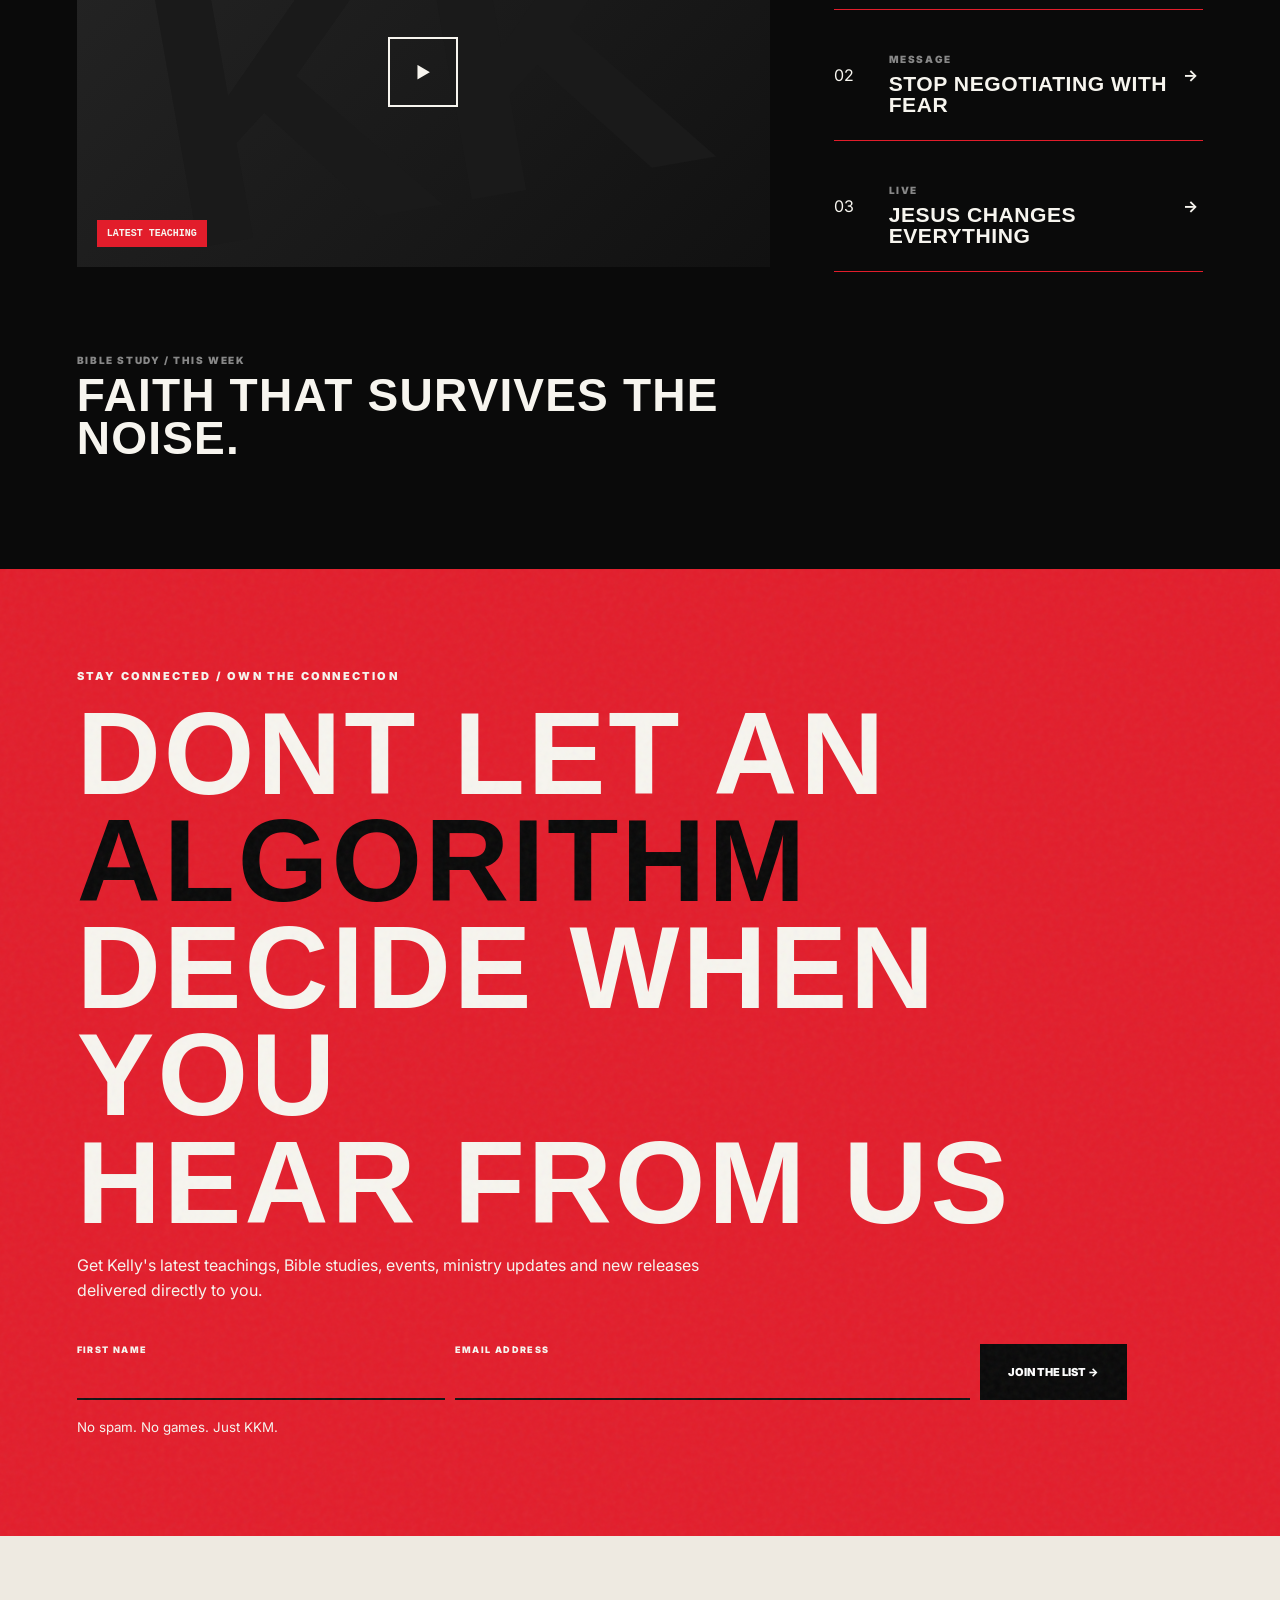
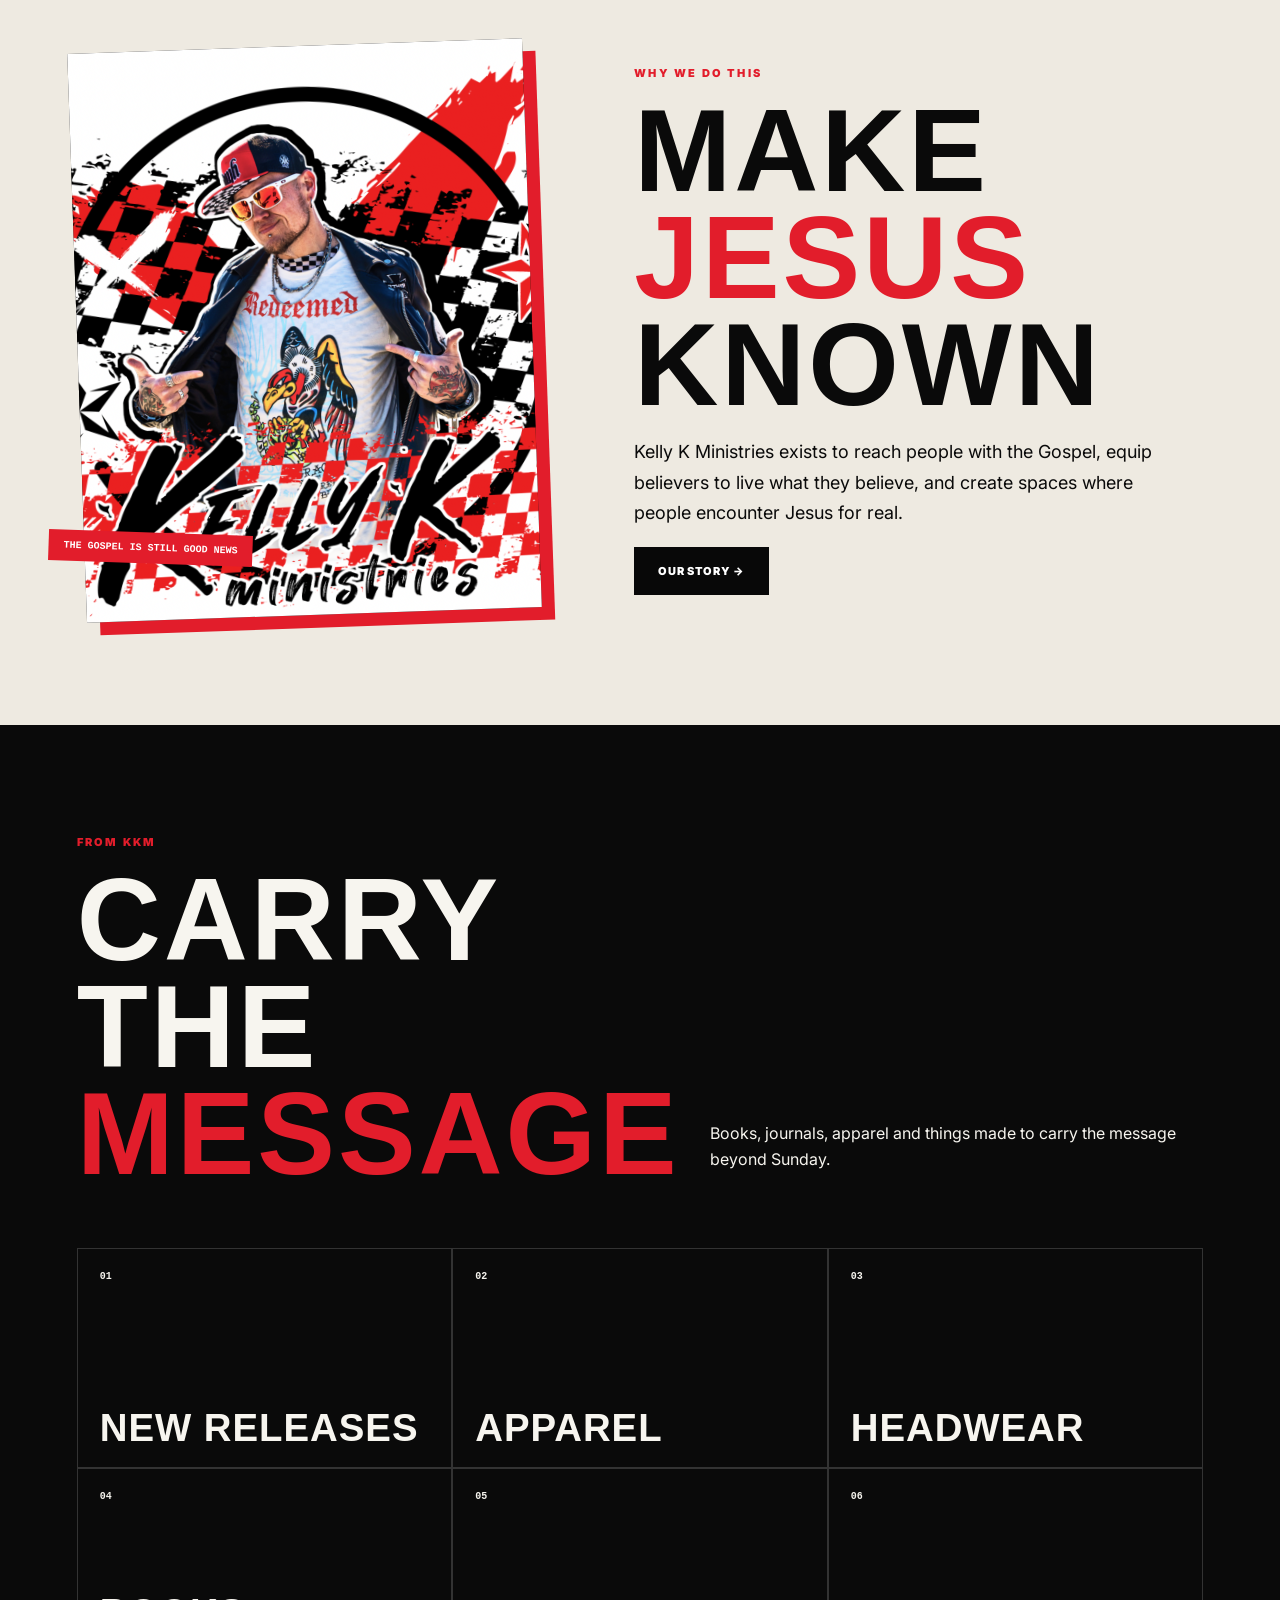
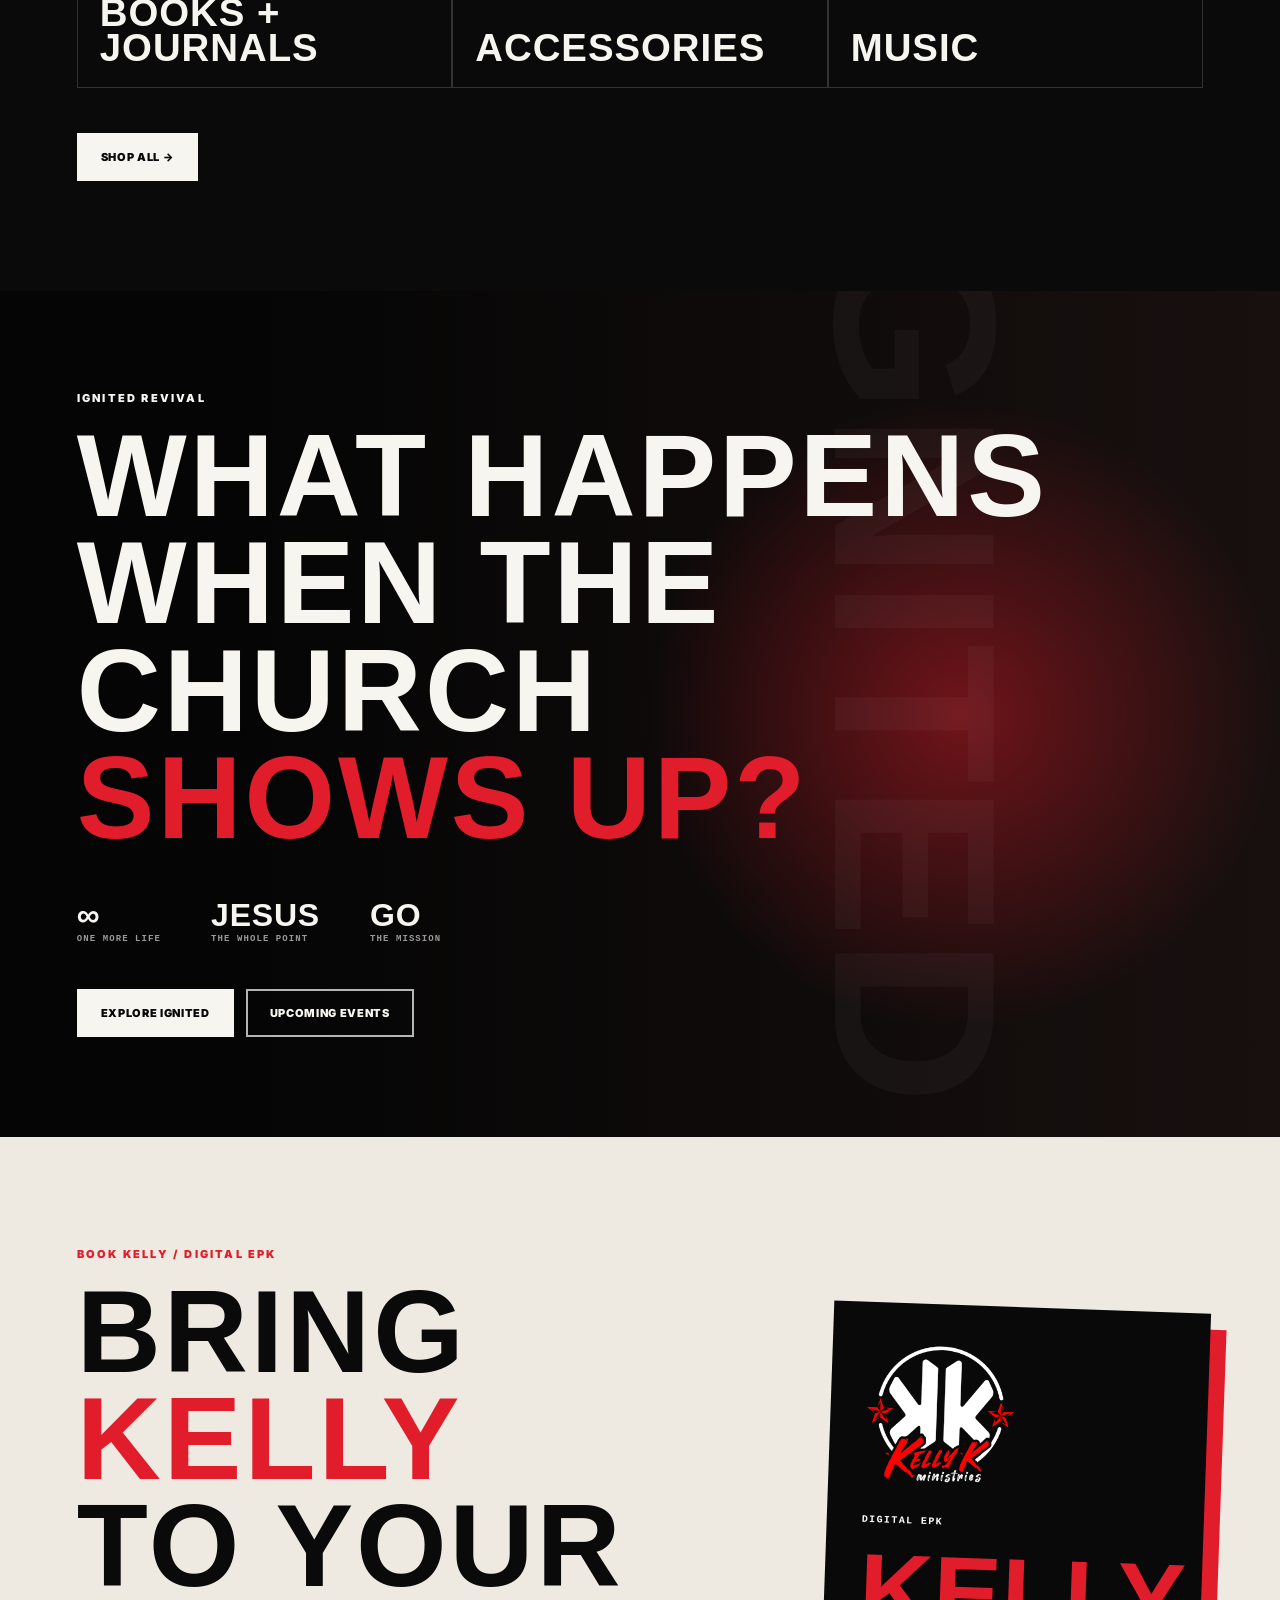
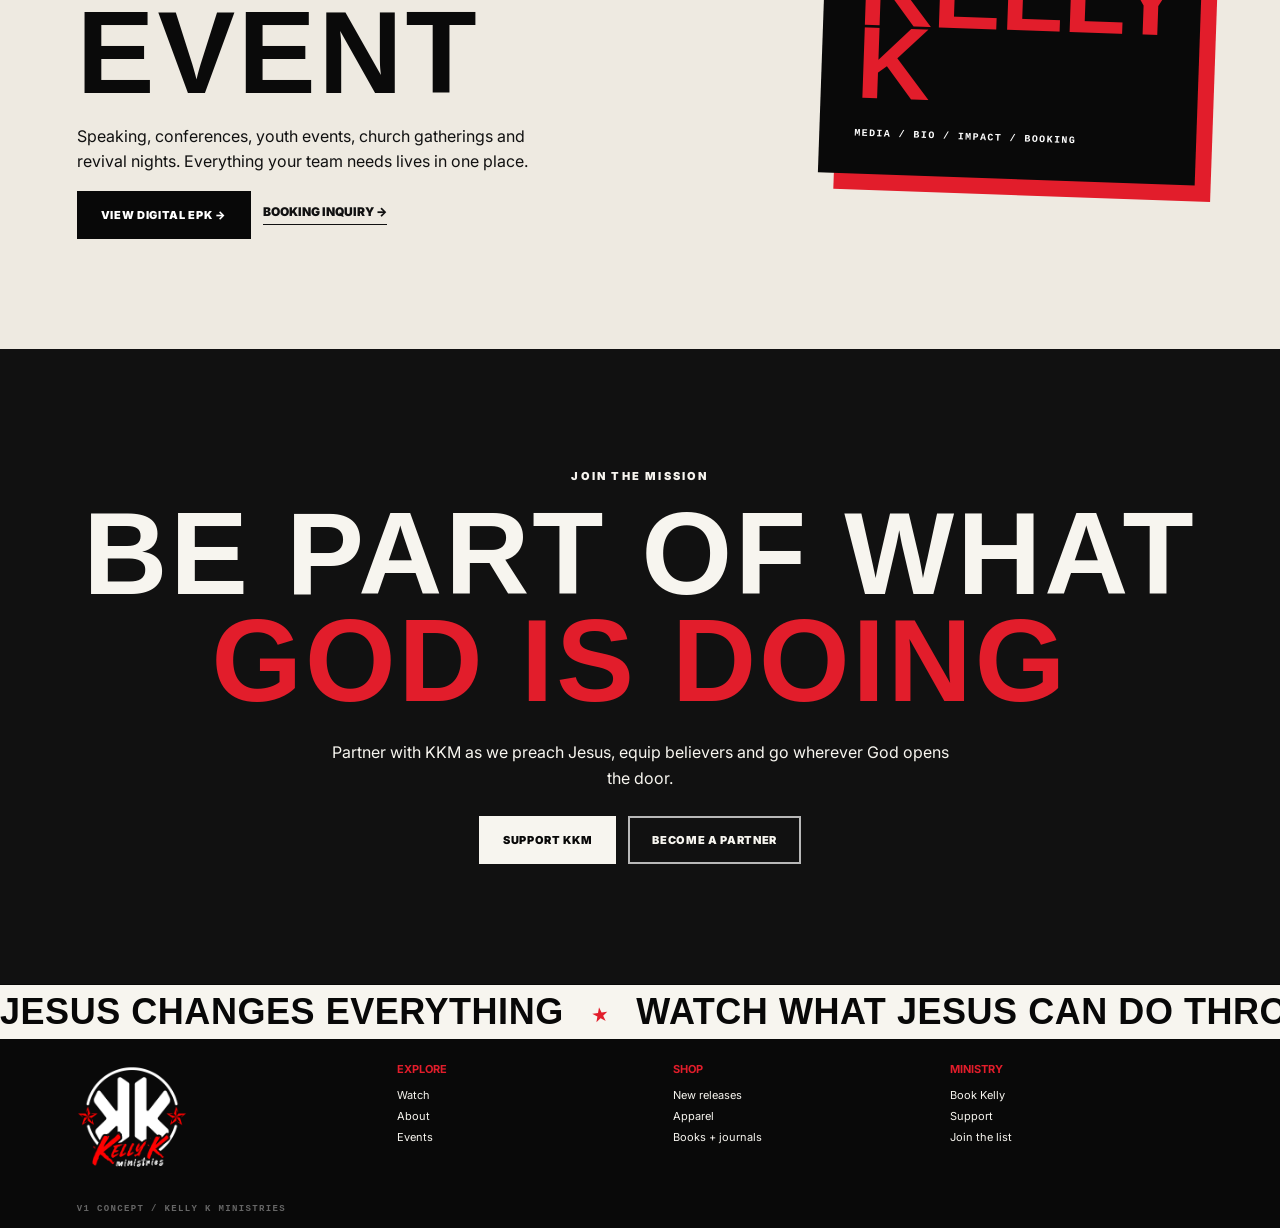
==== commit b0c491e2: "Define dedicated wide ticker font face" ====
--- a/index.html
+++ b/index.html
@@ -10,7 +10,7 @@
 <link rel="preconnect" href="https://fonts.gstatic.com" crossorigin>
 <link href="https://fonts.googleapis.com/css2?family=Inter:wght@400;600;700;900&display=swap" rel="stylesheet">
 <link rel="stylesheet" href="styles.css" />
-<style>@font-face{font-family:'KKM Hero Heading';src:local('Heading Now Trial 58 Heavy'),local('HeadingNowTrial-58Heavy');font-style:normal;font-weight:900;font-display:swap}.hero-media.static-hero::before,.hero-media.static-hero::after{display:none!important}.hero-static{position:absolute;inset:0;width:100%;height:100%;object-fit:cover;z-index:0;filter:saturate(.72) contrast(1.08) brightness(.74)}h1,h2,h3,h4,.footer-brand,.category-grid strong,.stats b,.epk-card strong,.footer-ticker-track,.mobile-nav{font-family:'Heading Now Trial',Impact,'Arial Narrow',sans-serif!important}.hero h1{font-family:'KKM Hero Heading','Heading Now Trial',Impact,'Arial Narrow',sans-serif!important;font-size:clamp(84px,12.5vw,205px);letter-spacing:.025em;line-height:.84;font-weight:900}#watch .section-head h2,#join h2,#mission h2,#shop .section-head h2,#ignited h2,#book h2,#support h2{font-family:'KKM Hero Heading','Heading Now Trial',Impact,'Arial Narrow',sans-serif!important;font-size:clamp(68px,9.1vw,150px);letter-spacing:.025em;line-height:.92;font-weight:900}#watch .section-head h2 .watch-red{color:var(--red)}#watch .feature-grid{align-items:start;grid-template-areas:'video list' 'caption .'}#watch .feature-video{display:contents}#watch .media-placeholder{grid-area:video}#watch .feature-caption{grid-area:caption}#watch .teaching-list{grid-area:list;align-self:center}#watch .teaching-list article{border-top-color:var(--red)}#watch .teaching-list article:last-child{border-bottom-color:var(--red)}#join h2 .algorithm-black{color:#080808}#mission h2 .mission-red{color:var(--red)}#shop .section-head h2 .shop-red{color:var(--red)}#book h2 .book-red{color:var(--red)}#book .btn-dark{transition:.2s}#book .btn-dark:hover{background:var(--red);border-color:var(--red);color:#fff}#book .text-link{transition:.2s}#book .text-link:hover{color:var(--red)}#support h2 .support-red{color:var(--red)}#support .btn{transition:.2s}#support .btn-light:hover,#support .btn-outline:hover{background:var(--red);border-color:var(--red);color:#fff}#shop .category-grid strong{font-family:'KKM Hero Heading','Heading Now Trial',Impact,'Arial Narrow',sans-serif!important;letter-spacing:.025em;line-height:.92;font-weight:900}#ignited .stats b{font-family:'KKM Hero Heading','Heading Now Trial',Impact,'Arial Narrow',sans-serif!important;letter-spacing:.025em;font-weight:900}#watch,#join,#mission,#shop,#ignited,#book,#support{scroll-margin-top:78px}</style>
+<style>@font-face{font-family:'KKM Hero Heading';src:local('Heading Now Trial 58 Heavy'),local('HeadingNowTrial-58Heavy');font-style:normal;font-weight:900;font-display:swap}@font-face{font-family:'KKM Ticker Heading';src:local('Heading Now Trial 68 Heavy'),local('HeadingNowTrial-68Heavy');font-style:normal;font-weight:900;font-display:swap}.hero-media.static-hero::before,.hero-media.static-hero::after{display:none!important}.hero-static{position:absolute;inset:0;width:100%;height:100%;object-fit:cover;z-index:0;filter:saturate(.72) contrast(1.08) brightness(.74)}h1,h2,h3,h4,.footer-brand,.category-grid strong,.stats b,.epk-card strong,.mobile-nav{font-family:'Heading Now Trial',Impact,'Arial Narrow',sans-serif!important}.footer-ticker-track{font-family:'KKM Ticker Heading','KKM Hero Heading',sans-serif!important}.hero h1{font-family:'KKM Hero Heading','Heading Now Trial',Impact,'Arial Narrow',sans-serif!important;font-size:clamp(84px,12.5vw,205px);letter-spacing:.025em;line-height:.84;font-weight:900}#watch .section-head h2,#join h2,#mission h2,#shop .section-head h2,#ignited h2,#book h2,#support h2{font-family:'KKM Hero Heading','Heading Now Trial',Impact,'Arial Narrow',sans-serif!important;font-size:clamp(68px,9.1vw,150px);letter-spacing:.025em;line-height:.92;font-weight:900}#watch .section-head h2 .watch-red{color:var(--red)}#watch .feature-grid{align-items:start;grid-template-areas:'video list' 'caption .'}#watch .feature-video{display:contents}#watch .media-placeholder{grid-area:video}#watch .feature-caption{grid-area:caption}#watch .teaching-list{grid-area:list;align-self:center}#watch .teaching-list article{border-top-color:var(--red)}#watch .teaching-list article:last-child{border-bottom-color:var(--red)}#join h2 .algorithm-black{color:#080808}#mission h2 .mission-red{color:var(--red)}#shop .section-head h2 .shop-red{color:var(--red)}#book h2 .book-red{color:var(--red)}#book .btn-dark{transition:.2s}#book .btn-dark:hover{background:var(--red);border-color:var(--red);color:#fff}#book .text-link{transition:.2s}#book .text-link:hover{color:var(--red)}#support h2 .support-red{color:var(--red)}#support .btn{transition:.2s}#support .btn-light:hover,#support .btn-outline:hover{background:var(--red);border-color:var(--red);color:#fff}#shop .category-grid strong{font-family:'KKM Hero Heading','Heading Now Trial',Impact,'Arial Narrow',sans-serif!important;letter-spacing:.025em;line-height:.92;font-weight:900}#ignited .stats b{font-family:'KKM Hero Heading','Heading Now Trial',Impact,'Arial Narrow',sans-serif!important;letter-spacing:.025em;font-weight:900}#watch,#join,#mission,#shop,#ignited,#book,#support{scroll-margin-top:78px}</style>
 </head>
 <body>
 <header class="site-header" id="header"><a class="brand" href="#top" aria-label="Kelly K Ministries home"><img src="Logo%20for%20dark%20background.png" alt="Kelly K Ministries"></a><nav class="desktop-nav" aria-label="Primary"><a href="#watch">Watch</a><a href="#mission">About</a><a href="#ignited">Events</a><a href="#shop">Shop</a><a href="#book">Book Kelly</a><a href="#support">Support</a></nav><a class="join-button" href="#join">Join</a><button class="menu-button" aria-label="Open menu" aria-expanded="false">MENU</button></header>
--- a/styles.css
+++ b/styles.css
@@ -1 +1 @@
-:root{--black:#090909;--paper:#eeeae1;--white:#f7f5ef;--red:#e21d2b;--line:rgba(255,255,255,.2)}*{box-sizing:border-box}html{scroll-behavior:smooth}body{margin:0;background:var(--black);color:var(--white);font-family:Inter,Arial,sans-serif}a{color:inherit;text-decoration:none}button,input{font:inherit}.site-header{height:78px;padding:0 4vw;position:fixed;z-index:50;top:0;width:100%;display:flex;align-items:center;gap:28px;border-bottom:1px solid transparent;transition:.25s}.site-header.scrolled{height:64px;background:rgba(8,8,8,.92);backdrop-filter:blur(12px);border-color:#292929}.brand{display:flex;align-items:center;margin-right:auto;height:58px}.brand img{display:block;width:auto;height:54px;max-width:190px;object-fit:contain}.site-header.scrolled .brand img{height:46px}.desktop-nav{display:flex;gap:24px;text-transform:uppercase;font-size:11px;font-weight:900;letter-spacing:.08em}.desktop-nav a:hover,.text-link:hover{color:var(--red)}.join-button{background:var(--red);padding:11px 17px;font-size:11px;font-weight:900;text-transform:uppercase}.menu-button,.mobile-nav{display:none}.hero{min-height:100svh;position:relative;display:flex;align-items:flex-end;padding:130px 6vw 10vh;overflow:hidden;background:#050505}.hero-media{position:absolute;inset:0;overflow:hidden;background:#050505;isolation:isolate}.hero-media::before{content:'';position:absolute;z-index:4;inset:-12% -4%;pointer-events:none;opacity:.11;mix-blend-mode:screen;background:repeating-linear-gradient(to bottom,transparent 0 7%,rgba(255,35,35,.12) 7.15% 7.35%,transparent 7.55% 15%,rgba(0,190,255,.10) 15.15% 15.35%,transparent 15.55% 23%);animation:vhsColorRoll 3.2s linear infinite}.hero-media::after{content:'';position:absolute;z-index:7;inset:0;pointer-events:none;box-shadow:inset 0 0 120px rgba(0,0,0,.55),inset 0 -30px 45px rgba(0,0,0,.28);background:linear-gradient(90deg,rgba(255,0,0,.025),transparent 18% 82%,rgba(0,165,255,.025));animation:vhsLuma 1.15s steps(3,end) infinite}.hero-video,.hero-fallback,.hero-grade,.vhs-noise,.vhs-scanlines,.vhs-head-switch,.vhs-tracking{position:absolute;inset:0}.hero-video{width:102%;height:102%;left:-1%;top:-1%;object-fit:cover;z-index:0;filter:saturate(.58) contrast(1.13) brightness(.72) blur(.15px);transform:scale(1.015);animation:vhsTapeDrift .34s steps(2,end) infinite}.hero-fallback{z-index:-1;background:radial-gradient(circle at 70% 28%,rgba(255,255,255,.06),transparent 20%),linear-gradient(120deg,#141414,#050505 50%,#1d1d1d)}.hero-grade{z-index:1;background:linear-gradient(90deg,rgba(0,0,0,.84) 0%,rgba(0,0,0,.58) 38%,rgba(0,0,0,.20) 72%,rgba(0,0,0,.36) 100%),linear-gradient(0deg,rgba(0,0,0,.52),transparent 44%)}.vhs-scanlines{z-index:2;pointer-events:none;opacity:.24;background:repeating-linear-gradient(to bottom,rgba(255,255,255,.045) 0 1px,rgba(0,0,0,.035) 1px 2px,transparent 2px 4px);background-size:100% 4px;animation:vhsScanRoll .18s linear infinite}.vhs-noise{z-index:3;pointer-events:none;opacity:.145;background-image:url("data:image/svg+xml,%3Csvg viewBox='0 0 180 180' xmlns='http://www.w3.org/2000/svg'%3E%3Cfilter id='n'%3E%3CfeTurbulence type='fractalNoise' baseFrequency='.88' numOctaves='4' stitchTiles='stitch'/%3E%3C/filter%3E%3Crect width='100%25' height='100%25' filter='url(%23n)' opacity='.95'/%3E%3C/svg%3E");background-size:190px 190px;mix-blend-mode:screen;animation:vhsNoise .075s steps(2,end) infinite,vhsNoisePulse 1.7s steps(5,end) infinite}.vhs-head-switch{z-index:5;top:auto;height:19%;bottom:-7%;pointer-events:none;opacity:.34;background:repeating-linear-gradient(to bottom,rgba(255,255,255,.05) 0 2px,rgba(0,0,0,.08) 2px 5px,transparent 5px 8px),linear-gradient(to top,rgba(255,255,255,.22),rgba(255,255,255,.04) 38%,transparent 74%);filter:blur(1.2px);animation:vhsHeadSwitch .52s steps(3,end) infinite}.vhs-tracking{z-index:6;pointer-events:none;opacity:.25;height:34%;top:-38%;bottom:auto;background:linear-gradient(to bottom,transparent 0 10%,rgba(255,255,255,.03) 10% 14%,transparent 14% 30%,rgba(255,255,255,.16) 30% 31%,rgba(0,0,0,.16) 31% 35%,rgba(255,255,255,.05) 35% 38%,transparent 38% 62%,rgba(255,255,255,.09) 62% 64%,transparent 64% 100%);filter:blur(.35px);animation:vhsTrackingRoll 2.45s linear infinite}.vhs-timecode{position:absolute;z-index:8;top:96px;right:4vw;font:700 12px/1.45 monospace;letter-spacing:.06em;color:rgba(255,255,255,.65);text-shadow:1px 0 rgba(255,0,0,.32),-1px 0 rgba(0,170,255,.26)}@keyframes vhsTapeDrift{0%{transform:translate3d(0,0,0) scale(1.015)}20%{transform:translate3d(-1.2px,.3px,0) scale(1.015)}40%{transform:translate3d(.7px,-.4px,0) scale(1.015)}60%{transform:translate3d(-.4px,.6px,0) scale(1.015)}80%{transform:translate3d(1px,-.2px,0) scale(1.015)}100%{transform:translate3d(0,0,0) scale(1.015)}}@keyframes vhsNoise{0%{transform:translate(0,0)}25%{transform:translate(-2px,1px)}50%{transform:translate(1px,-2px)}75%{transform:translate(2px,2px)}100%{transform:translate(-1px,0)}}@keyframes vhsNoisePulse{0%,100%{opacity:.12}20%{opacity:.16}40%{opacity:.135}60%{opacity:.18}80%{opacity:.14}}@keyframes vhsScanRoll{to{background-position:0 4px}}@keyframes vhsColorRoll{0%{transform:translateY(-8%)}100%{transform:translateY(8%)}}@keyframes vhsLuma{0%,100%{opacity:.9}35%{opacity:1}70%{opacity:.84}}@keyframes vhsHeadSwitch{0%{transform:translate3d(0,0,0) skewX(0deg)}25%{transform:translate3d(-3px,-1px,0) skewX(-.25deg)}50%{transform:translate3d(2px,1px,0) skewX(.2deg)}75%{transform:translate3d(-1px,0,0) skewX(-.1deg)}100%{transform:translate3d(0,0,0) skewX(0deg)}}@keyframes vhsTrackingRoll{0%{transform:translateY(0)}100%{transform:translateY(410%)}}.hero-content{position:relative;z-index:10;max-width:980px}.kicker{text-transform:uppercase;letter-spacing:.2em;font-size:11px;font-weight:900;margin:0 0 18px}.red{color:var(--red)}h1,h2,h3,h4,.footer-brand{font-family:'Heading Now',Impact,'Arial Narrow',sans-serif;text-transform:uppercase;letter-spacing:-.055em;margin:0}h1{font-size:clamp(65px,10.5vw,180px);line-height:.78}h1 span,.ignited h2 span{color:var(--red)}.hero-copy{max-width:530px;font-size:16px;line-height:1.55;margin:30px 0}.actions{display:flex;gap:12px;align-items:center;flex-wrap:wrap}.btn{display:inline-block;padding:15px 22px;text-transform:uppercase;font-size:11px;font-weight:900;letter-spacing:.06em;border:2px solid}.btn-light{background:var(--white);border-color:var(--white);color:#080808}.btn-outline{border-color:rgba(255,255,255,.7)}.btn-dark{background:#080808;color:#fff;border-color:#080808}.hero .btn:hover{background:var(--red);border-color:var(--red);color:#fff}#mission .btn-dark{transition:.2s}#mission .btn-dark:hover{background:var(--red);border-color:var(--red);color:#fff}#shop>.btn-light{transition:.2s}#shop>.btn-light:hover{background:var(--red);border-color:var(--red);color:#fff}.hero-index{position:absolute;z-index:10;right:4vw;bottom:4vh;font:700 10px monospace;letter-spacing:.2em}.checker-break{height:54px;background:#111 url('KKM%20Grunge%20checker%20stripe.png') center/cover no-repeat}.section{padding:110px 6vw}.dark{background:#0a0a0a}.paper{background:var(--paper);color:#0a0a0a}.section-head{display:flex;justify-content:space-between;align-items:end;gap:30px;margin-bottom:60px}.section h2,.join-section h2,.support h2,.ignited h2{font-size:clamp(52px,7.4vw,118px);line-height:.83}.text-link{font-size:12px;text-transform:uppercase;font-weight:900;border-bottom:1px solid;padding-bottom:5px}.feature-grid{display:grid;grid-template-columns:1.5fr .8fr;gap:5vw;align-items:center}.media-placeholder{aspect-ratio:16/9;background:linear-gradient(135deg,#252525,#111);display:grid;place-items:center;position:relative;overflow:hidden}.media-placeholder:before{content:'KK';position:absolute;font:900 30vw/.8 'Heading Now',Impact,sans-serif;color:#1a1a1a;transform:rotate(-10deg)}.play{position:relative;z-index:2;width:70px;height:70px;border:2px solid;display:grid;place-items:center}.stamp{position:absolute;left:20px;bottom:20px;background:var(--red);padding:8px 10px;font:900 10px monospace}.meta{font-size:10px;text-transform:uppercase;letter-spacing:.16em;font-weight:900;color:#888;margin:18px 0 8px}.feature-video h3{font-family:'KKM Hero Heading','Heading Now Trial',Impact,'Arial Narrow',sans-serif!important;font-size:clamp(32px,3.6vw,60px);line-height:.92;letter-spacing:.025em;font-weight:900}.teaching-list article{padding:25px 0;border-top:1px solid #333;display:grid;grid-template-columns:40px 1fr 20px;gap:15px;align-items:center}.teaching-list article:last-child{border-bottom:1px solid #333}.teaching-list h4{font-family:'KKM Hero Heading','Heading Now Trial',Impact,'Arial Narrow',sans-serif!important;font-size:clamp(20px,1.65vw,28px);line-height:1;letter-spacing:.025em;font-weight:900}.join-section{position:relative;background:var(--red);padding:100px 6vw;overflow:hidden}.join-section h2{max-width:1200px}.join-section h2 em{font-style:normal;color:#080808}.join-section>p:not(.kicker){max-width:650px;line-height:1.6}.signup{display:grid;grid-template-columns:1fr 1.4fr auto;gap:10px;margin:40px 0 16px;max-width:1050px}.signup label{font-size:9px;text-transform:uppercase;font-weight:900;letter-spacing:.15em}.signup input{display:block;width:100%;margin-top:8px;background:transparent;color:white;border:0;border-bottom:2px solid #111;padding:12px 0;outline:none}.signup button{border:0;background:#080808;color:#fff;padding:0 28px;text-transform:uppercase;font-size:11px;font-weight:900;cursor:pointer;transition:.2s}.signup button:hover{background:var(--white);color:#080808}.noise{position:absolute;inset:0;opacity:.08;pointer-events:none;background-image:url("data:image/svg+xml,%3Csvg viewBox='0 0 180 180' xmlns='http://www.w3.org/2000/svg'%3E%3Cfilter id='n'%3E%3CfeTurbulence type='fractalNoise' baseFrequency='.9' numOctaves='4' stitchTiles='stitch'/%3E%3C/filter%3E%3Crect width='100%25' height='100%25' filter='url(%23n)' opacity='.7'/%3E%3C/svg%3E")}.mission-grid{display:grid;grid-template-columns:.8fr 1fr;gap:8vw;align-items:center}.portrait{aspect-ratio:4/5;background:#111;position:relative;transform:rotate(-2deg);box-shadow:13px 13px 0 var(--red);overflow:visible}.portrait img{width:100%;height:100%;display:block;object-fit:cover}.tape{position:absolute;z-index:2;bottom:10%;left:-8%;background:var(--red);color:white;padding:10px 15px;font:900 10px monospace;transform:rotate(4deg)}.mission-copy p:not(.kicker){max-width:560px;font-size:18px;line-height:1.7}.category-grid{display:grid;grid-template-columns:repeat(3,1fr);margin-bottom:45px}.category-grid a{min-height:220px;border:1px solid #333;padding:22px;display:flex;flex-direction:column;justify-content:space-between;transition:.2s}.category-grid a:hover{background:var(--red);border-color:var(--red)}.category-grid span{font:700 10px monospace}.category-grid strong{font:900 clamp(24px,3vw,45px)/.9 'Heading Now',Impact,sans-serif;text-transform:uppercase;letter-spacing:-.05em}.lede{max-width:500px;line-height:1.6}.ignited{min-height:90vh;position:relative;display:flex;align-items:center;padding:100px 6vw;overflow:hidden}.ignited-bg{position:absolute;inset:0;background:radial-gradient(circle at 75% 50%,rgba(226,29,43,.45),transparent 30%),linear-gradient(90deg,#050505 20%,#18100f)}.ignited-bg:after{content:'IGNITED';position:absolute;right:-8%;top:30%;font:900 18vw/.8 'Heading Now',Impact,sans-serif;color:rgba(255,255,255,.035);transform:rotate(90deg)}.ignited-content{position:relative;z-index:2}.stats{display:flex;gap:50px;margin:45px 0}.stats div{display:flex;flex-direction:column}.stats b{font:900 32px 'Heading Now',Impact,sans-serif}.stats small{font:900 9px monospace;letter-spacing:.12em;color:#999}#ignited .btn{transition:.2s}#ignited .btn-light:hover{background:var(--red);border-color:var(--red);color:#fff}#ignited .btn-outline:hover{background:var(--red);border-color:var(--red);color:#fff}.book{display:grid;grid-template-columns:1.2fr .7fr;gap:8vw;align-items:center}.dark-text{color:#111}.epk-card{aspect-ratio:4/5;background:#090909;color:white;padding:35px;display:flex;flex-direction:column;justify-content:space-between;box-shadow:16px 16px 0 var(--red);transform:rotate(2deg);overflow:hidden}.epk-card img{width:150px;height:auto;align-self:flex-start;object-fit:contain}.epk-card span,.epk-card small{font:900 10px monospace;letter-spacing:.14em}.epk-card strong{font:900 8vw/.72 'Heading Now',Impact,sans-serif;color:var(--red)}.support{text-align:center;padding:120px 6vw;background:#111}.support p:not(.kicker){max-width:620px;margin:25px auto;line-height:1.6}.support .actions{justify-content:center}.footer-ticker{overflow:hidden;background:var(--red);color:#080808;border-top:1px solid #080808;border-bottom:1px solid #080808;padding:12px 0}.footer-ticker-track{display:flex;width:max-content;white-space:nowrap;animation:footerMarquee 24s linear infinite;font:900 15px/1 'Heading Now',Impact,sans-serif;letter-spacing:.02em}.footer-ticker-track span{display:block}@keyframes footerMarquee{to{transform:translateX(-50%)}}footer{padding:38px 6vw 22px;border-top:0;display:grid;grid-template-columns:.8fr 1.5fr;gap:36px}.footer-brand img{display:block;width:min(190px,72%);height:auto}.footer-links{display:grid;grid-template-columns:repeat(3,1fr);gap:24px}.footer-links div{display:flex;flex-direction:column;gap:7px;font-size:11px}.footer-links b{text-transform:uppercase;color:var(--red);margin-bottom:5px}footer>small{grid-column:1/-1;color:#666;font:700 9px monospace;letter-spacing:.15em;margin-top:18px}.route-page{min-height:100svh;padding:10vh 6vw;display:flex;flex-direction:column;justify-content:center}.route-page.paper{background:var(--paper);color:#090909}.route-page h1{max-width:1200px}.route-back{position:absolute;top:32px;left:6vw;font:900 10px/1 monospace;letter-spacing:.14em;text-transform:uppercase}.route-page .lede{margin-top:34px}@media(max-width:850px){.desktop-nav,.join-button{display:none}.menu-button{display:block;margin-left:auto;background:transparent;border:1px solid #777;color:white;padding:10px}.mobile-nav{position:fixed;z-index:45;inset:64px 0 auto;background:#090909;padding:25px 6vw;flex-direction:column;gap:20px;font:900 22px 'Heading Now',Impact,sans-serif;text-transform:uppercase}.mobile-nav.open{display:flex}.hero{padding-left:5vw;padding-right:5vw}.hero-copy{max-width:90%}.vhs-timecode{right:5vw;top:86px}.section{padding:80px 5vw}.section-head{display:block}.section-head .text-link{display:inline-block;margin-top:25px}.feature-grid,.mission-grid,.book{grid-template-columns:1fr}.signup{grid-template-columns:1fr}.signup button{padding:16px}.category-grid{grid-template-columns:1fr 1fr}.category-grid a{min-height:150px}.stats{gap:22px;flex-wrap:wrap}.epk-card{max-width:440px}.epk-card strong{font-size:18vw}footer{grid-template-columns:1fr;padding-top:30px}.footer-links{grid-template-columns:1fr 1fr 1fr}.footer-brand img{width:160px}}@media(max-width:520px){.brand img{height:43px;max-width:145px}h1{font-size:17vw}.hero{min-height:92svh}.vhs-timecode{font-size:10px}.section h2,.join-section h2,.support h2,.ignited h2{font-size:14vw}.category-grid{grid-template-columns:1fr}.category-grid a{min-height:125px}.stats{display:grid;grid-template-columns:1fr 1fr}.footer-links{grid-template-columns:1fr 1fr}.footer-ticker-track{font-size:13px}}@media(prefers-reduced-motion:reduce){html{scroll-behavior:auto}.site-header{transition:none!important}.hero-video,.hero-media::before,.hero-media::after,.vhs-noise,.vhs-scanlines,.vhs-head-switch,.vhs-tracking{animation:none!important}.footer-ticker-track{animation:none!important}}+:root{--black:#090909;--paper:#eeeae1;--white:#f7f5ef;--red:#e21d2b;--line:rgba(255,255,255,.2)}*{box-sizing:border-box}html{scroll-behavior:smooth}body{margin:0;background:var(--black);color:var(--white);font-family:Inter,Arial,sans-serif}a{color:inherit;text-decoration:none}button,input{font:inherit}.site-header{height:78px;padding:0 4vw;position:fixed;z-index:50;top:0;width:100%;display:flex;align-items:center;gap:28px;border-bottom:1px solid transparent;transition:.25s}.site-header.scrolled{height:64px;background:rgba(8,8,8,.92);backdrop-filter:blur(12px);border-color:#292929}.brand{display:flex;align-items:center;margin-right:auto;height:58px}.brand img{display:block;width:auto;height:54px;max-width:190px;object-fit:contain}.site-header.scrolled .brand img{height:46px}.desktop-nav{display:flex;gap:24px;text-transform:uppercase;font-size:11px;font-weight:900;letter-spacing:.08em}.desktop-nav a:hover,.text-link:hover{color:var(--red)}.join-button{background:var(--red);padding:11px 17px;font-size:11px;font-weight:900;text-transform:uppercase}.menu-button,.mobile-nav{display:none}.hero{min-height:100svh;position:relative;display:flex;align-items:flex-end;padding:130px 6vw 10vh;overflow:hidden;background:#050505}.hero-media{position:absolute;inset:0;overflow:hidden;background:#050505;isolation:isolate}.hero-media::before{content:'';position:absolute;z-index:4;inset:-12% -4%;pointer-events:none;opacity:.11;mix-blend-mode:screen;background:repeating-linear-gradient(to bottom,transparent 0 7%,rgba(255,35,35,.12) 7.15% 7.35%,transparent 7.55% 15%,rgba(0,190,255,.10) 15.15% 15.35%,transparent 15.55% 23%);animation:vhsColorRoll 3.2s linear infinite}.hero-media::after{content:'';position:absolute;z-index:7;inset:0;pointer-events:none;box-shadow:inset 0 0 120px rgba(0,0,0,.55),inset 0 -30px 45px rgba(0,0,0,.28);background:linear-gradient(90deg,rgba(255,0,0,.025),transparent 18% 82%,rgba(0,165,255,.025));animation:vhsLuma 1.15s steps(3,end) infinite}.hero-video,.hero-fallback,.hero-grade,.vhs-noise,.vhs-scanlines,.vhs-head-switch,.vhs-tracking{position:absolute;inset:0}.hero-video{width:102%;height:102%;left:-1%;top:-1%;object-fit:cover;z-index:0;filter:saturate(.58) contrast(1.13) brightness(.72) blur(.15px);transform:scale(1.015);animation:vhsTapeDrift .34s steps(2,end) infinite}.hero-fallback{z-index:-1;background:radial-gradient(circle at 70% 28%,rgba(255,255,255,.06),transparent 20%),linear-gradient(120deg,#141414,#050505 50%,#1d1d1d)}.hero-grade{z-index:1;background:linear-gradient(90deg,rgba(0,0,0,.84) 0%,rgba(0,0,0,.58) 38%,rgba(0,0,0,.20) 72%,rgba(0,0,0,.36) 100%),linear-gradient(0deg,rgba(0,0,0,.52),transparent 44%)}.vhs-scanlines{z-index:2;pointer-events:none;opacity:.24;background:repeating-linear-gradient(to bottom,rgba(255,255,255,.045) 0 1px,rgba(0,0,0,.035) 1px 2px,transparent 2px 4px);background-size:100% 4px;animation:vhsScanRoll .18s linear infinite}.vhs-noise{z-index:3;pointer-events:none;opacity:.145;background-image:url("data:image/svg+xml,%3Csvg viewBox='0 0 180 180' xmlns='http://www.w3.org/2000/svg'%3E%3Cfilter id='n'%3E%3CfeTurbulence type='fractalNoise' baseFrequency='.88' numOctaves='4' stitchTiles='stitch'/%3E%3C/filter%3E%3Crect width='100%25' height='100%25' filter='url(%23n)' opacity='.95'/%3E%3C/svg%3E");background-size:190px 190px;mix-blend-mode:screen;animation:vhsNoise .075s steps(2,end) infinite,vhsNoisePulse 1.7s steps(5,end) infinite}.vhs-head-switch{z-index:5;top:auto;height:19%;bottom:-7%;pointer-events:none;opacity:.34;background:repeating-linear-gradient(to bottom,rgba(255,255,255,.05) 0 2px,rgba(0,0,0,.08) 2px 5px,transparent 5px 8px),linear-gradient(to top,rgba(255,255,255,.22),rgba(255,255,255,.04) 38%,transparent 74%);filter:blur(1.2px);animation:vhsHeadSwitch .52s steps(3,end) infinite}.vhs-tracking{z-index:6;pointer-events:none;opacity:.25;height:34%;top:-38%;bottom:auto;background:linear-gradient(to bottom,transparent 0 10%,rgba(255,255,255,.03) 10% 14%,transparent 14% 30%,rgba(255,255,255,.16) 30% 31%,rgba(0,0,0,.16) 31% 35%,rgba(255,255,255,.05) 35% 38%,transparent 38% 62%,rgba(255,255,255,.09) 62% 64%,transparent 64% 100%);filter:blur(.35px);animation:vhsTrackingRoll 2.45s linear infinite}.vhs-timecode{position:absolute;z-index:8;top:96px;right:4vw;font:700 12px/1.45 monospace;letter-spacing:.06em;color:rgba(255,255,255,.65);text-shadow:1px 0 rgba(255,0,0,.32),-1px 0 rgba(0,170,255,.26)}@keyframes vhsTapeDrift{0%{transform:translate3d(0,0,0) scale(1.015)}20%{transform:translate3d(-1.2px,.3px,0) scale(1.015)}40%{transform:translate3d(.7px,-.4px,0) scale(1.015)}60%{transform:translate3d(-.4px,.6px,0) scale(1.015)}80%{transform:translate3d(1px,-.2px,0) scale(1.015)}100%{transform:translate3d(0,0,0) scale(1.015)}}@keyframes vhsNoise{0%{transform:translate(0,0)}25%{transform:translate(-2px,1px)}50%{transform:translate(1px,-2px)}75%{transform:translate(2px,2px)}100%{transform:translate(-1px,0)}}@keyframes vhsNoisePulse{0%,100%{opacity:.12}20%{opacity:.16}40%{opacity:.135}60%{opacity:.18}80%{opacity:.14}}@keyframes vhsScanRoll{to{background-position:0 4px}}@keyframes vhsColorRoll{0%{transform:translateY(-8%)}100%{transform:translateY(8%)}}@keyframes vhsLuma{0%,100%{opacity:.9}35%{opacity:1}70%{opacity:.84}}@keyframes vhsHeadSwitch{0%{transform:translate3d(0,0,0) skewX(0deg)}25%{transform:translate3d(-3px,-1px,0) skewX(-.25deg)}50%{transform:translate3d(2px,1px,0) skewX(.2deg)}75%{transform:translate3d(-1px,0,0) skewX(-.1deg)}100%{transform:translate3d(0,0,0) skewX(0deg)}}@keyframes vhsTrackingRoll{0%{transform:translateY(0)}100%{transform:translateY(410%)}}.hero-content{position:relative;z-index:10;max-width:980px}.kicker{text-transform:uppercase;letter-spacing:.2em;font-size:11px;font-weight:900;margin:0 0 18px}.red{color:var(--red)}h1,h2,h3,h4,.footer-brand{font-family:'Heading Now',Impact,'Arial Narrow',sans-serif;text-transform:uppercase;letter-spacing:-.055em;margin:0}h1{font-size:clamp(65px,10.5vw,180px);line-height:.78}h1 span,.ignited h2 span{color:var(--red)}.hero-copy{max-width:530px;font-size:16px;line-height:1.55;margin:30px 0}.actions{display:flex;gap:12px;align-items:center;flex-wrap:wrap}.btn{display:inline-block;padding:15px 22px;text-transform:uppercase;font-size:11px;font-weight:900;letter-spacing:.06em;border:2px solid}.btn-light{background:var(--white);border-color:var(--white);color:#080808}.btn-outline{border-color:rgba(255,255,255,.7)}.btn-dark{background:#080808;color:#fff;border-color:#080808}.hero .btn:hover{background:var(--red);border-color:var(--red);color:#fff}#mission .btn-dark{transition:.2s}#mission .btn-dark:hover{background:var(--red);border-color:var(--red);color:#fff}#shop>.btn-light{transition:.2s}#shop>.btn-light:hover{background:var(--red);border-color:var(--red);color:#fff}.hero-index{position:absolute;z-index:10;right:4vw;bottom:4vh;font:700 10px monospace;letter-spacing:.2em}.checker-break{height:54px;background:#111 url('KKM%20Grunge%20checker%20stripe.png') center/cover no-repeat}.section{padding:110px 6vw}.dark{background:#0a0a0a}.paper{background:var(--paper);color:#0a0a0a}.section-head{display:flex;justify-content:space-between;align-items:end;gap:30px;margin-bottom:60px}.section h2,.join-section h2,.support h2,.ignited h2{font-size:clamp(52px,7.4vw,118px);line-height:.83}.text-link{font-size:12px;text-transform:uppercase;font-weight:900;border-bottom:1px solid;padding-bottom:5px}.feature-grid{display:grid;grid-template-columns:1.5fr .8fr;gap:5vw;align-items:center}.media-placeholder{aspect-ratio:16/9;background:linear-gradient(135deg,#252525,#111);display:grid;place-items:center;position:relative;overflow:hidden}.media-placeholder:before{content:'KK';position:absolute;font:900 30vw/.8 'Heading Now',Impact,sans-serif;color:#1a1a1a;transform:rotate(-10deg)}.play{position:relative;z-index:2;width:70px;height:70px;border:2px solid;display:grid;place-items:center}.stamp{position:absolute;left:20px;bottom:20px;background:var(--red);padding:8px 10px;font:900 10px monospace}.meta{font-size:10px;text-transform:uppercase;letter-spacing:.16em;font-weight:900;color:#888;margin:18px 0 8px}.feature-video h3{font-family:'KKM Hero Heading','Heading Now Trial',Impact,'Arial Narrow',sans-serif!important;font-size:clamp(32px,3.6vw,60px);line-height:.92;letter-spacing:.025em;font-weight:900}.teaching-list article{padding:25px 0;border-top:1px solid #333;display:grid;grid-template-columns:40px 1fr 20px;gap:15px;align-items:center}.teaching-list article:last-child{border-bottom:1px solid #333}.teaching-list h4{font-family:'KKM Hero Heading','Heading Now Trial',Impact,'Arial Narrow',sans-serif!important;font-size:clamp(20px,1.65vw,28px);line-height:1;letter-spacing:.025em;font-weight:900}.join-section{position:relative;background:var(--red);padding:100px 6vw;overflow:hidden}.join-section h2{max-width:1200px}.join-section h2 em{font-style:normal;color:#080808}.join-section>p:not(.kicker){max-width:650px;line-height:1.6}.signup{display:grid;grid-template-columns:1fr 1.4fr auto;gap:10px;margin:40px 0 16px;max-width:1050px}.signup label{font-size:9px;text-transform:uppercase;font-weight:900;letter-spacing:.15em}.signup input{display:block;width:100%;margin-top:8px;background:transparent;color:white;border:0;border-bottom:2px solid #111;padding:12px 0;outline:none}.signup button{border:0;background:#080808;color:#fff;padding:0 28px;text-transform:uppercase;font-size:11px;font-weight:900;cursor:pointer;transition:.2s}.signup button:hover{background:var(--white);color:#080808}.noise{position:absolute;inset:0;opacity:.08;pointer-events:none;background-image:url("data:image/svg+xml,%3Csvg viewBox='0 0 180 180' xmlns='http://www.w3.org/2000/svg'%3E%3Cfilter id='n'%3E%3CfeTurbulence type='fractalNoise' baseFrequency='.9' numOctaves='4' stitchTiles='stitch'/%3E%3C/filter%3E%3Crect width='100%25' height='100%25' filter='url(%23n)' opacity='.7'/%3E%3C/svg%3E")}.mission-grid{display:grid;grid-template-columns:.8fr 1fr;gap:8vw;align-items:center}.portrait{aspect-ratio:4/5;background:#111;position:relative;transform:rotate(-2deg);box-shadow:13px 13px 0 var(--red);overflow:visible}.portrait img{width:100%;height:100%;display:block;object-fit:cover}.tape{position:absolute;z-index:2;bottom:10%;left:-8%;background:var(--red);color:white;padding:10px 15px;font:900 10px monospace;transform:rotate(4deg)}.mission-copy p:not(.kicker){max-width:560px;font-size:18px;line-height:1.7}.category-grid{display:grid;grid-template-columns:repeat(3,1fr);margin-bottom:45px}.category-grid a{min-height:220px;border:1px solid #333;padding:22px;display:flex;flex-direction:column;justify-content:space-between;transition:.2s}.category-grid a:hover{background:var(--red);border-color:var(--red)}.category-grid span{font:700 10px monospace}.category-grid strong{font:900 clamp(24px,3vw,45px)/.9 'Heading Now',Impact,sans-serif;text-transform:uppercase;letter-spacing:-.05em}.lede{max-width:500px;line-height:1.6}.ignited{min-height:90vh;position:relative;display:flex;align-items:center;padding:100px 6vw;overflow:hidden}.ignited-bg{position:absolute;inset:0;background:radial-gradient(circle at 75% 50%,rgba(226,29,43,.45),transparent 30%),linear-gradient(90deg,#050505 20%,#18100f)}.ignited-bg:after{content:'IGNITED';position:absolute;right:-8%;top:30%;font:900 18vw/.8 'Heading Now',Impact,sans-serif;color:rgba(255,255,255,.035);transform:rotate(90deg)}.ignited-content{position:relative;z-index:2}.stats{display:flex;gap:50px;margin:45px 0}.stats div{display:flex;flex-direction:column}.stats b{font:900 32px 'Heading Now',Impact,sans-serif}.stats small{font:900 9px monospace;letter-spacing:.12em;color:#999}#ignited .btn{transition:.2s}#ignited .btn-light:hover{background:var(--red);border-color:var(--red);color:#fff}#ignited .btn-outline:hover{background:var(--red);border-color:var(--red);color:#fff}.book{display:grid;grid-template-columns:1.2fr .7fr;gap:8vw;align-items:center}.dark-text{color:#111}.epk-card{aspect-ratio:4/5;background:#090909;color:white;padding:35px;display:flex;flex-direction:column;justify-content:space-between;box-shadow:16px 16px 0 var(--red);transform:rotate(2deg);overflow:hidden}.epk-card img{width:150px;height:auto;align-self:flex-start;object-fit:contain}.epk-card span,.epk-card small{font:900 10px monospace;letter-spacing:.14em}.epk-card strong{font:900 8vw/.72 'Heading Now',Impact,sans-serif;color:var(--red)}.support{text-align:center;padding:120px 6vw;background:#111}.support p:not(.kicker){max-width:620px;margin:25px auto;line-height:1.6}.support .actions{justify-content:center}.footer-ticker{overflow:hidden;background:var(--white);color:#080808;border-top:1px solid #080808;border-bottom:1px solid #080808;padding:12px 0}.footer-ticker-track{display:flex;width:max-content;white-space:nowrap;animation:footerMarquee 24s linear infinite;font-family:'Heading Now Trial 68 Heavy','HeadingNowTrial-68Heavy','Heading Now Trial 58 Heavy','HeadingNowTrial-58Heavy','KKM Hero Heading',Impact,sans-serif!important;font-size:36px;line-height:.82;font-weight:900;letter-spacing:.015em}.footer-ticker-track .ticker-copy{display:block;flex:none}.footer-ticker-track .kkm-star{display:inline-block;font:900 17px/1 Arial,sans-serif;margin:0 18px;transform:rotate(-8deg);vertical-align:3px;color:var(--red)}@keyframes footerMarquee{to{transform:translateX(-50%)}}footer{padding:22px 6vw 14px;border-top:0;display:grid;grid-template-columns:.55fr 1.5fr;gap:24px;align-items:start}.footer-brand img{display:block;width:110px;height:auto}.footer-links{display:grid;grid-template-columns:repeat(3,1fr);gap:24px}.footer-links div{display:flex;flex-direction:column;gap:7px;font-size:11px}.footer-links b{text-transform:uppercase;color:var(--red);margin-bottom:5px}footer>small{grid-column:1/-1;color:#666;font:700 9px monospace;letter-spacing:.15em;margin-top:8px}.route-page{min-height:100svh;padding:10vh 6vw;display:flex;flex-direction:column;justify-content:center}.route-page.paper{background:var(--paper);color:#090909}.route-page h1{max-width:1200px}.route-back{position:absolute;top:32px;left:6vw;font:900 10px/1 monospace;letter-spacing:.14em;text-transform:uppercase}.route-page .lede{margin-top:34px}@media(max-width:850px){.desktop-nav,.join-button{display:none}.menu-button{display:block;margin-left:auto;background:transparent;border:1px solid #777;color:white;padding:10px}.mobile-nav{position:fixed;z-index:45;inset:64px 0 auto;background:#090909;padding:25px 6vw;flex-direction:column;gap:20px;font:900 22px 'Heading Now',Impact,sans-serif;text-transform:uppercase}.mobile-nav.open{display:flex}.hero{padding-left:5vw;padding-right:5vw}.hero-copy{max-width:90%}.vhs-timecode{right:5vw;top:86px}.section{padding:80px 5vw}.section-head{display:block}.section-head .text-link{display:inline-block;margin-top:25px}.feature-grid,.mission-grid,.book{grid-template-columns:1fr}.signup{grid-template-columns:1fr}.signup button{padding:16px}.category-grid{grid-template-columns:1fr 1fr}.category-grid a{min-height:150px}.stats{gap:22px;flex-wrap:wrap}.epk-card{max-width:440px}.epk-card strong{font-size:18vw}footer{grid-template-columns:1fr;padding-top:20px}.footer-links{grid-template-columns:1fr 1fr 1fr}.footer-brand img{width:90px}}@media(max-width:520px){.brand img{height:43px;max-width:145px}h1{font-size:17vw}.hero{min-height:92svh}.vhs-timecode{font-size:10px}.section h2,.join-section h2,.support h2,.ignited h2{font-size:14vw}.category-grid{grid-template-columns:1fr}.category-grid a{min-height:125px}.stats{display:grid;grid-template-columns:1fr 1fr}.footer-links{grid-template-columns:1fr 1fr}.footer-ticker-track{font-size:30px}}@media(prefers-reduced-motion:reduce){html{scroll-behavior:auto}.site-header{transition:none!important}.hero-video,.hero-media::before,.hero-media::after,.vhs-noise,.vhs-scanlines,.vhs-head-switch,.vhs-tracking{animation:none!important}.footer-ticker-track{animation:none!important}}
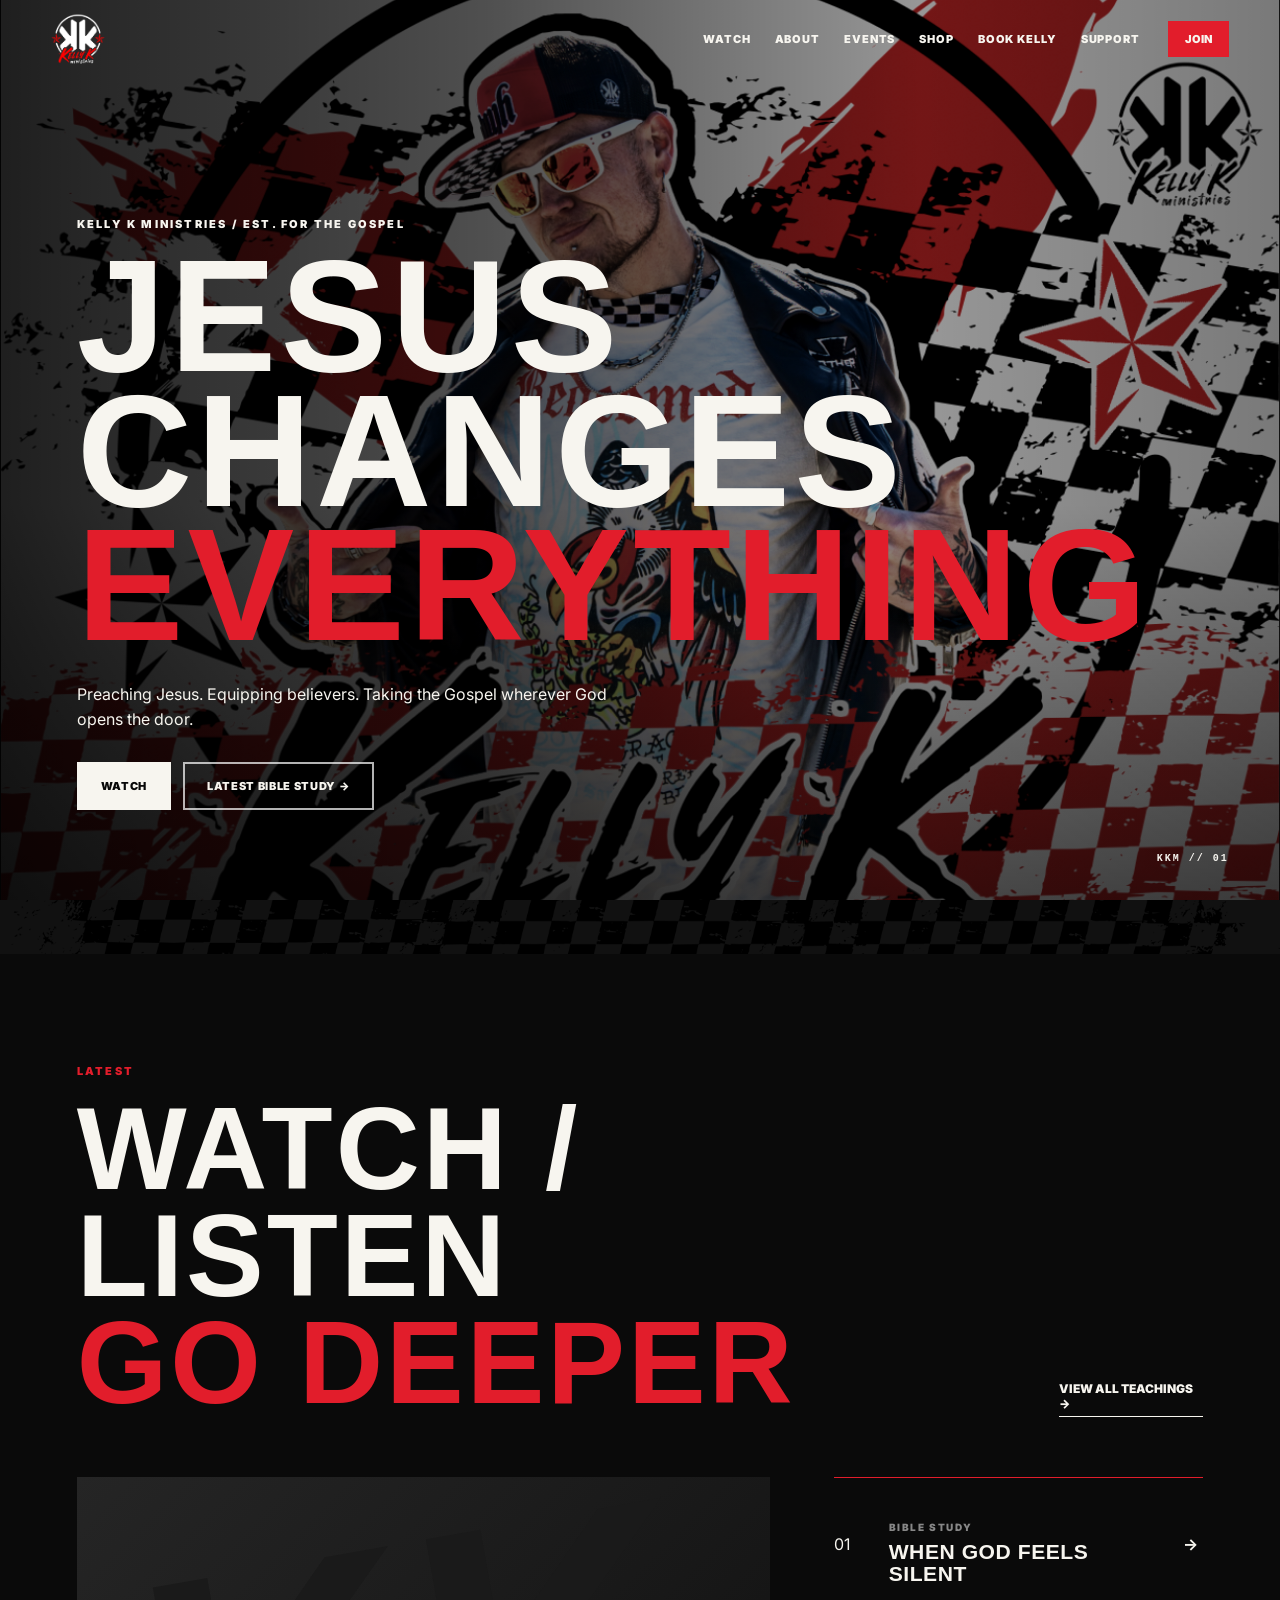
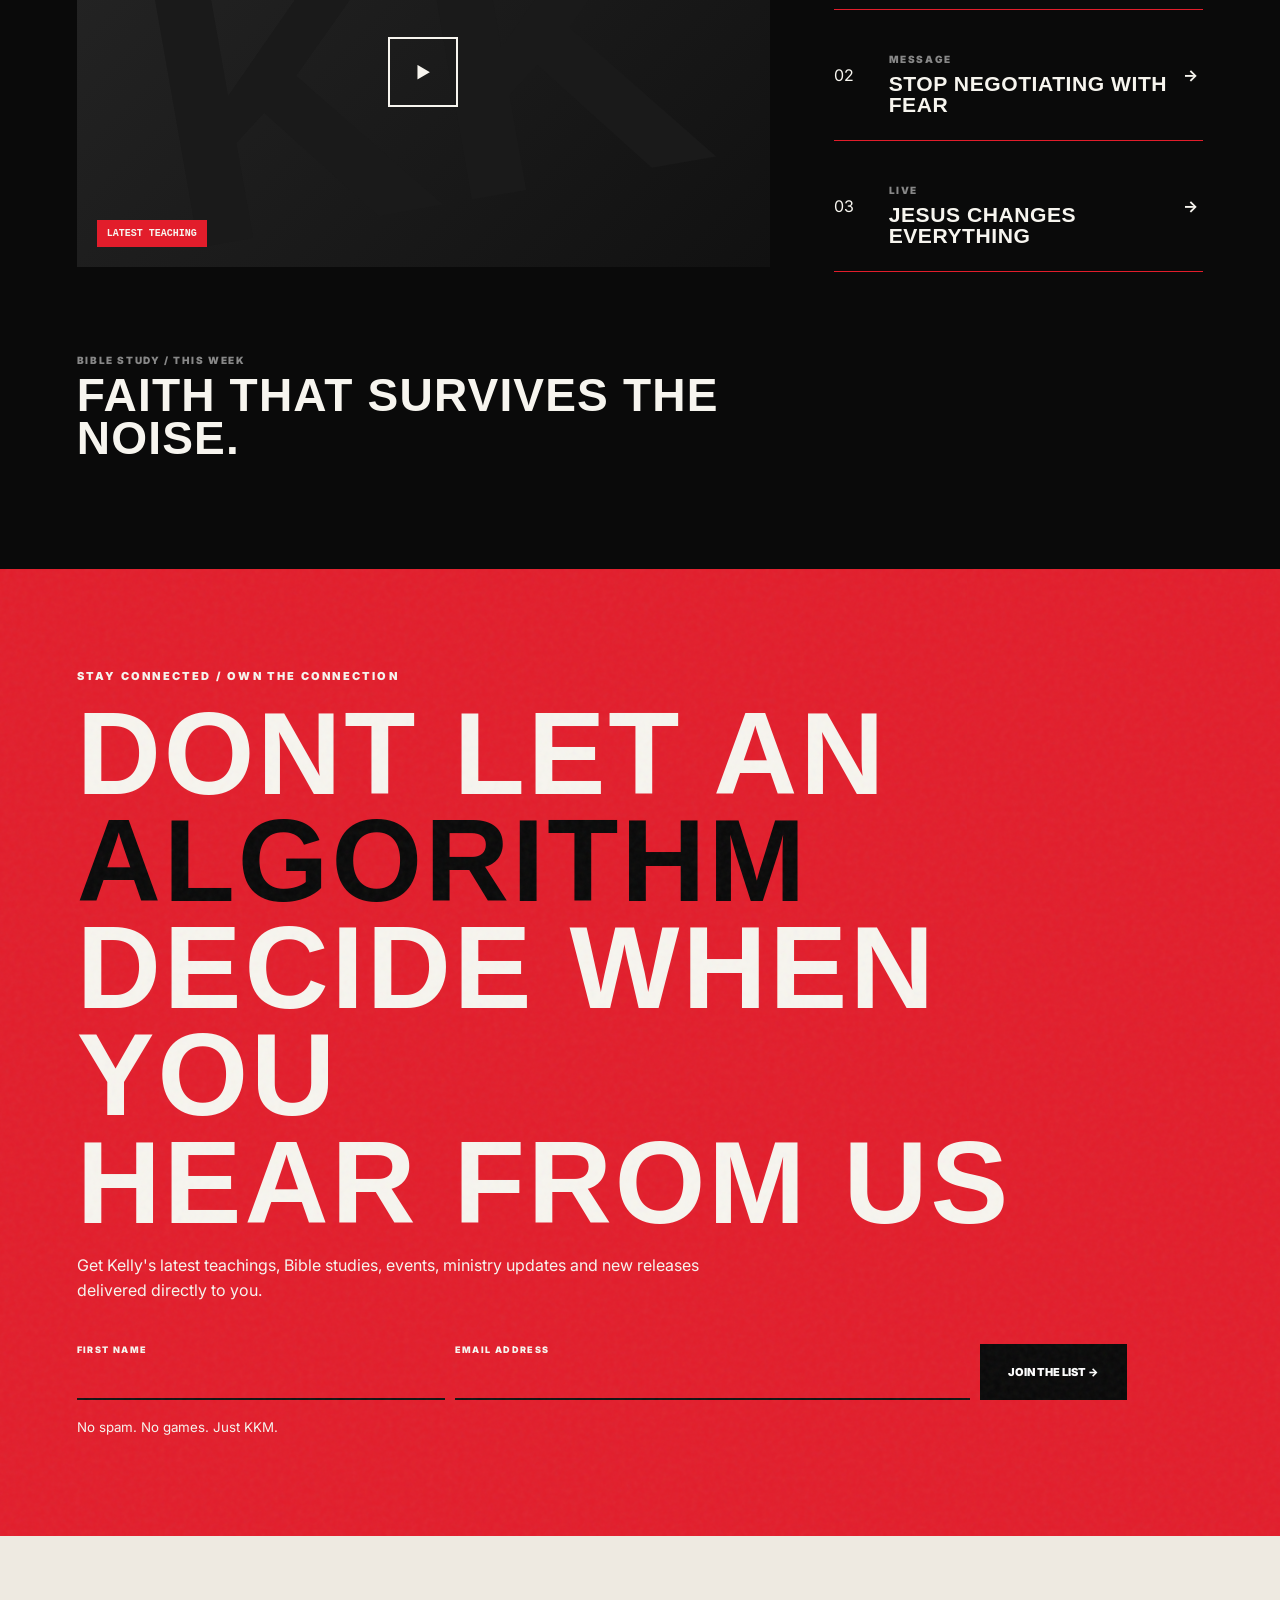
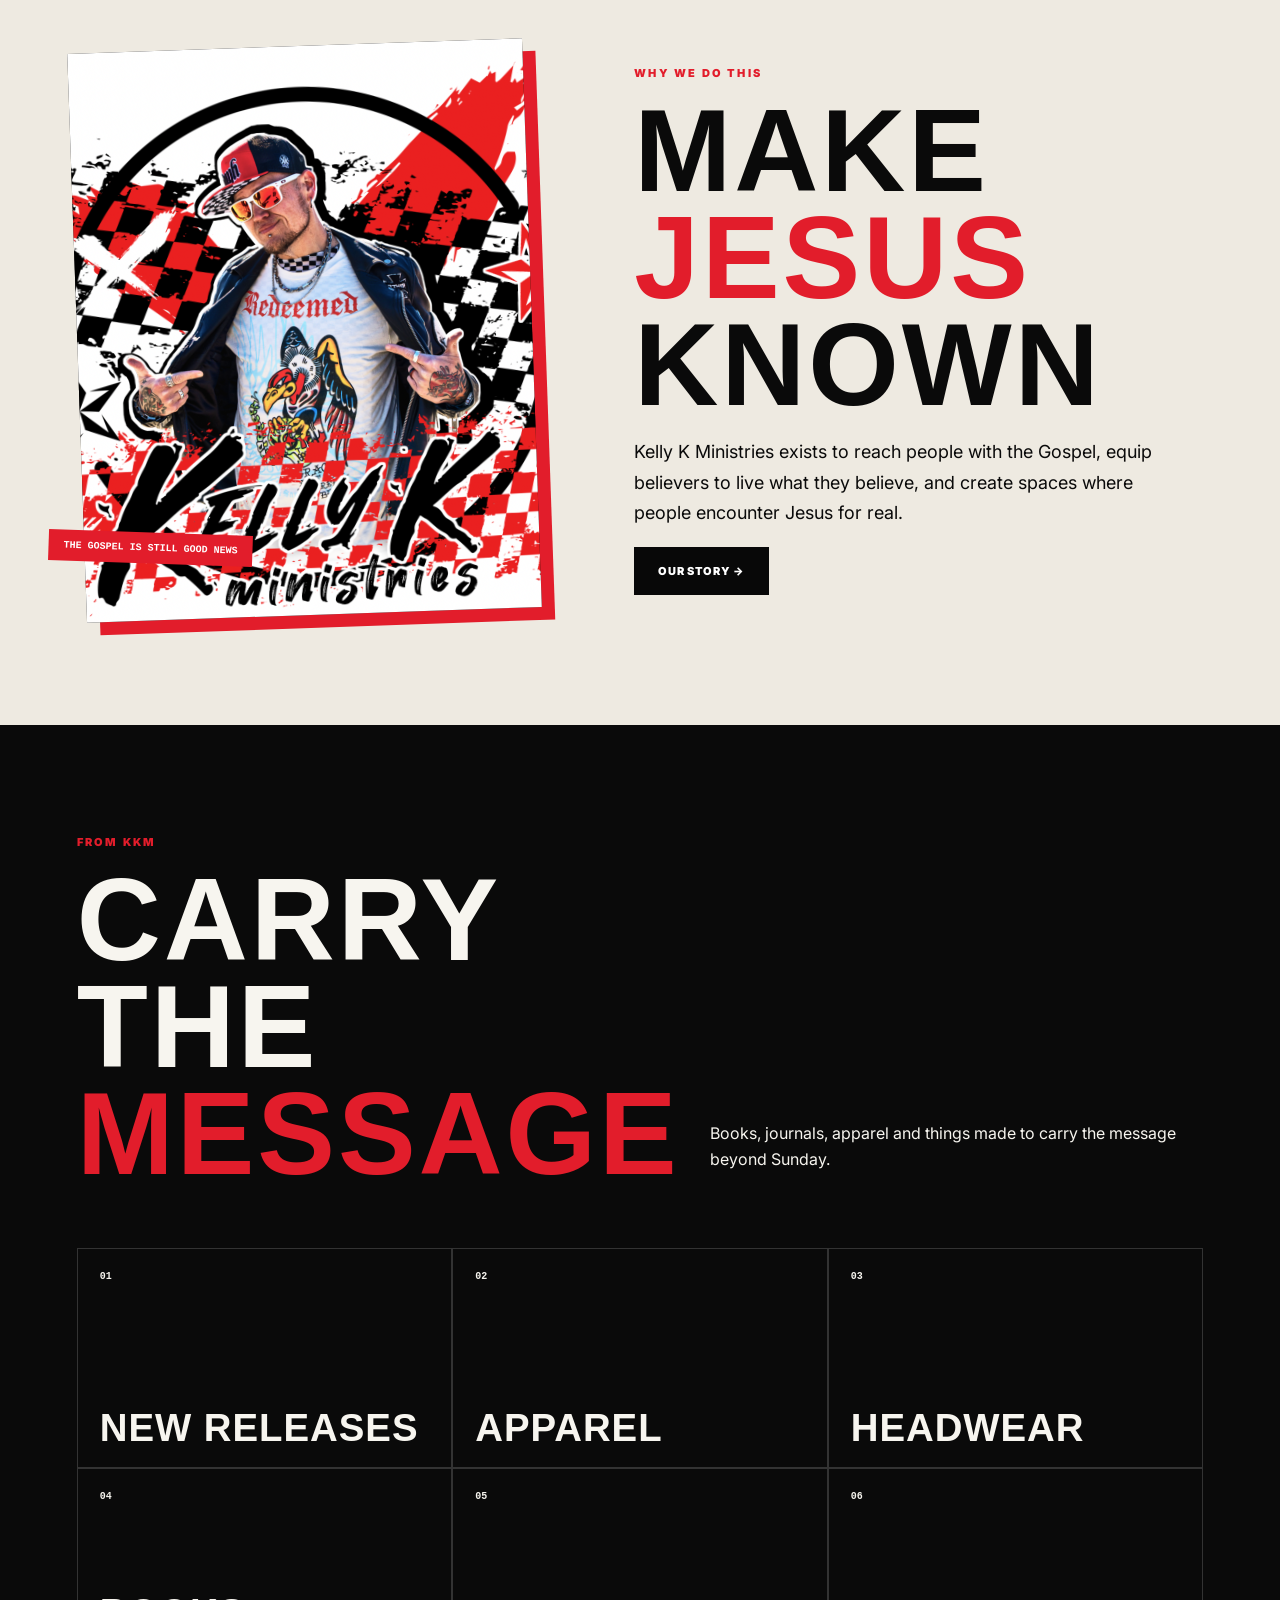
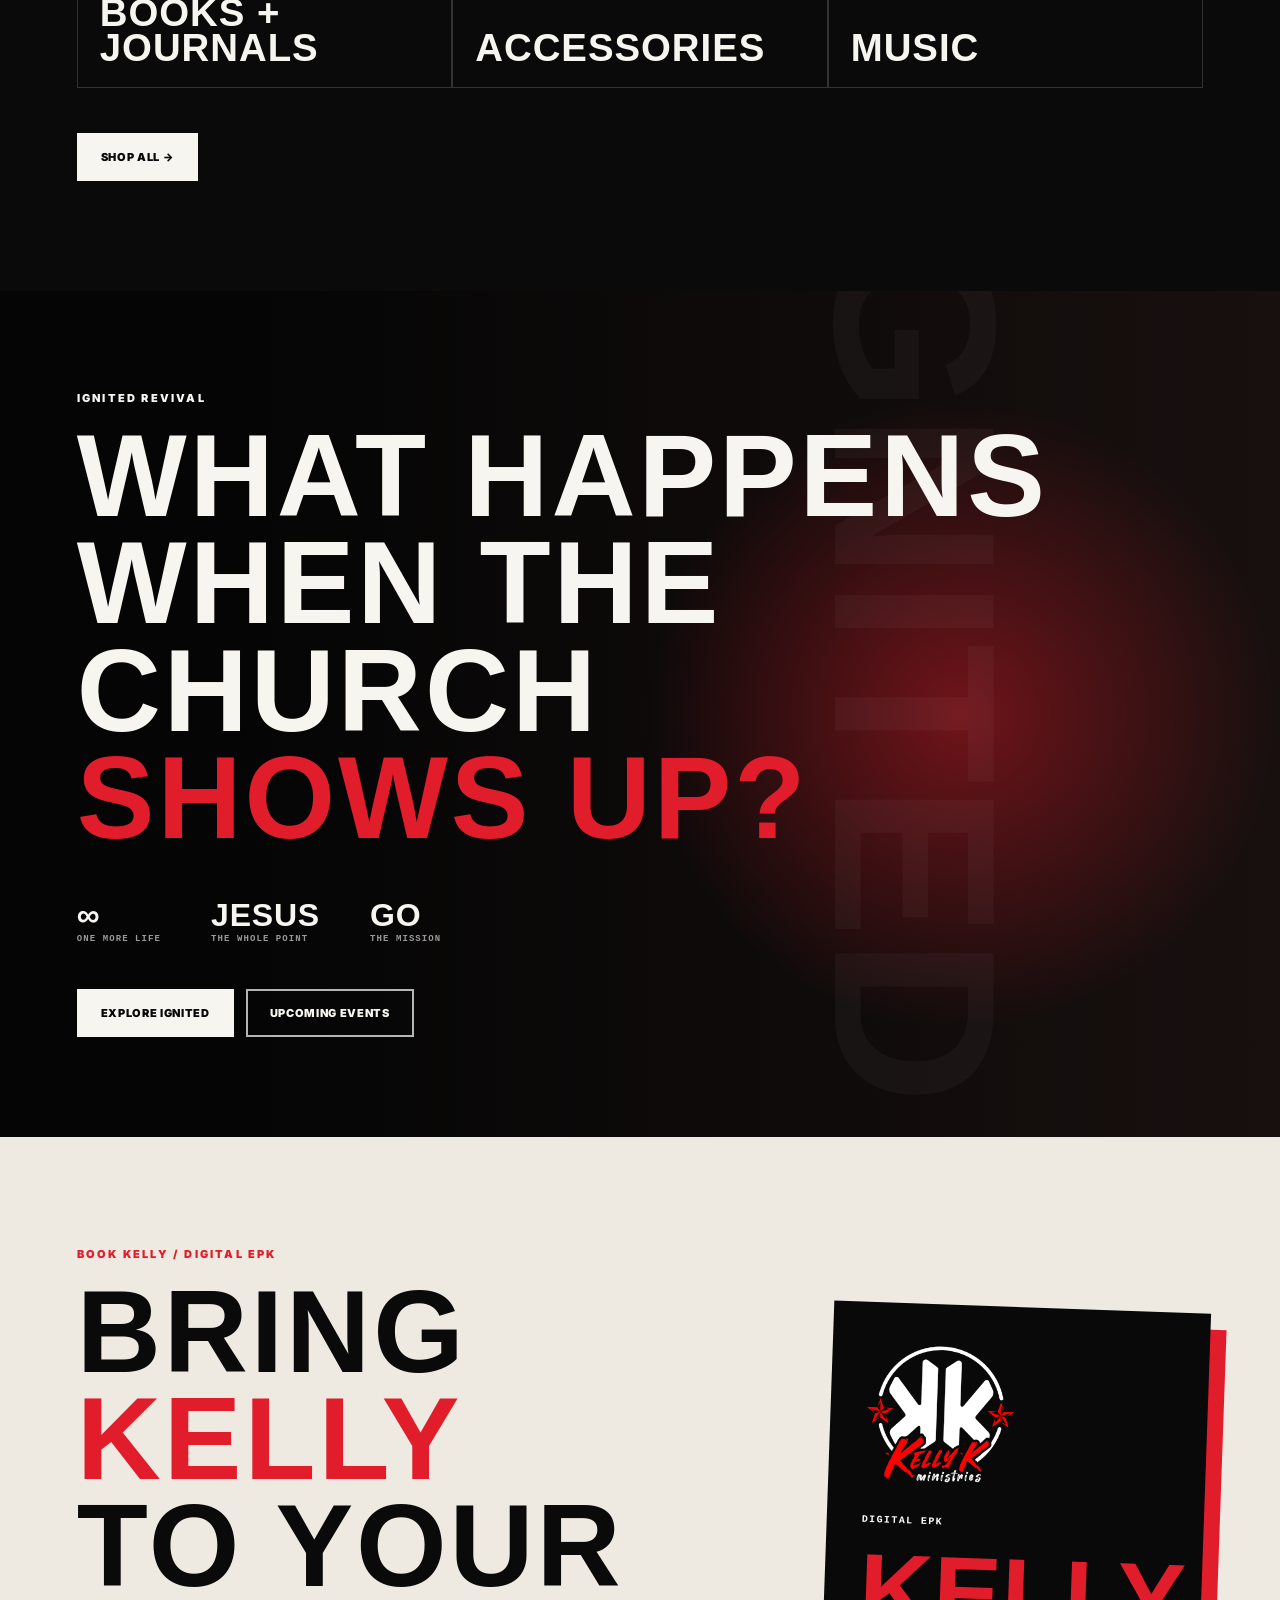
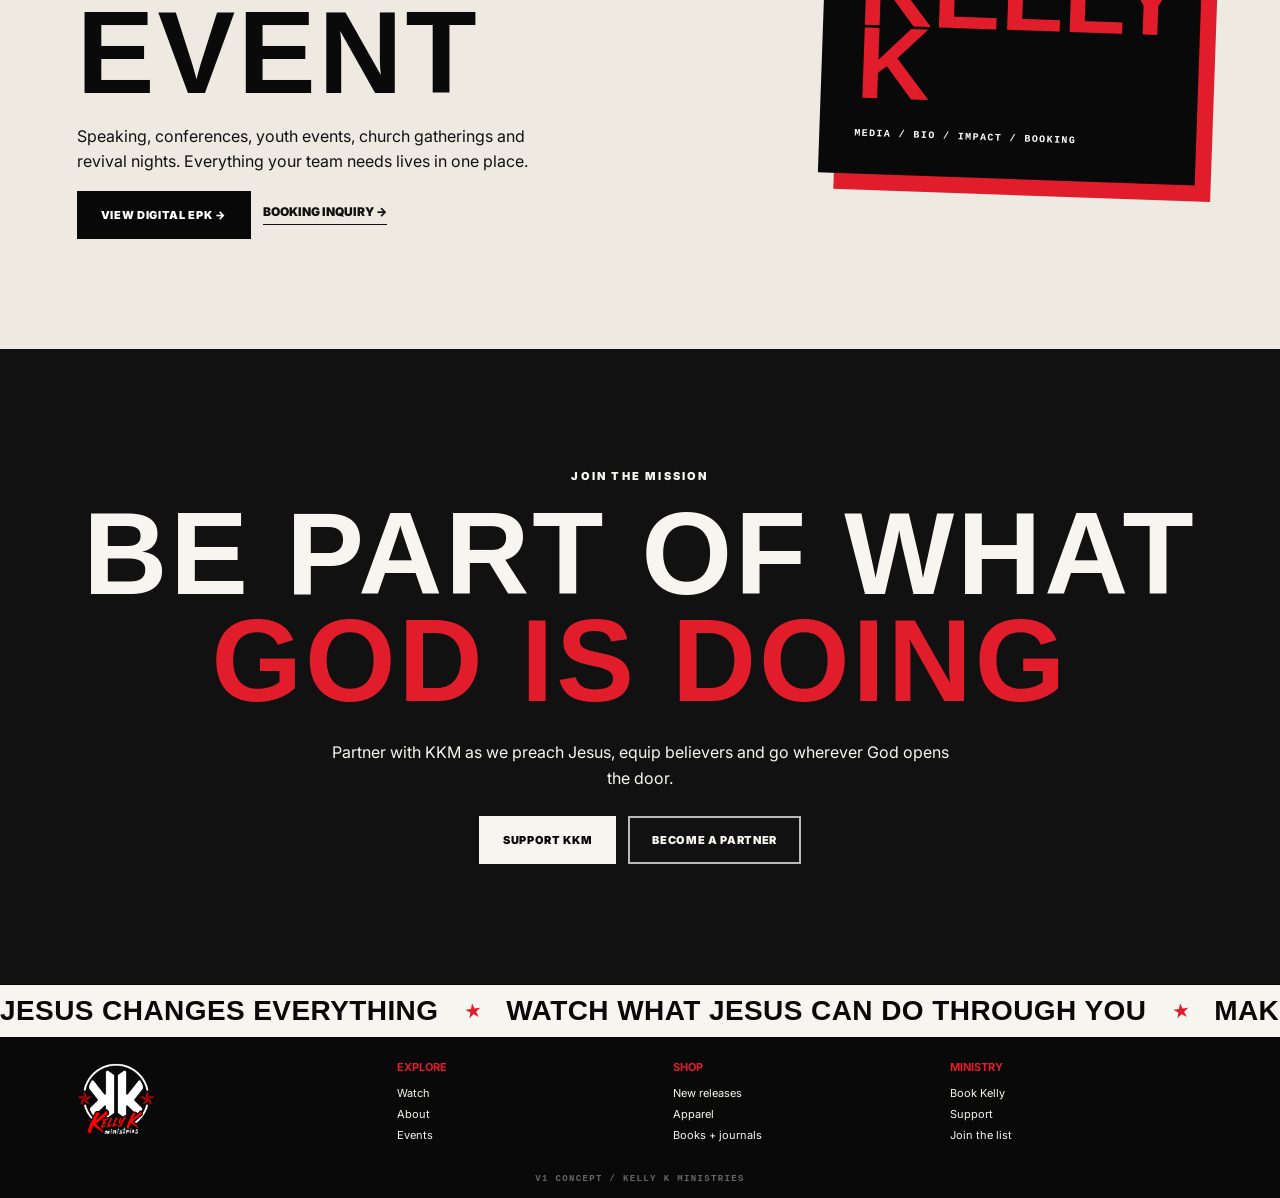
==== commit 13559740: "Refine footer sizing and interactions" ====
--- a/index.html
+++ b/index.html
@@ -10,7 +10,7 @@
 <link rel="preconnect" href="https://fonts.gstatic.com" crossorigin>
 <link href="https://fonts.googleapis.com/css2?family=Inter:wght@400;600;700;900&display=swap" rel="stylesheet">
 <link rel="stylesheet" href="styles.css" />
-<style>@font-face{font-family:'KKM Hero Heading';src:local('Heading Now Trial 58 Heavy'),local('HeadingNowTrial-58Heavy');font-style:normal;font-weight:900;font-display:swap}@font-face{font-family:'KKM Ticker Heading';src:local('Heading Now Trial 68 Heavy'),local('HeadingNowTrial-68Heavy');font-style:normal;font-weight:900;font-display:swap}.hero-media.static-hero::before,.hero-media.static-hero::after{display:none!important}.hero-static{position:absolute;inset:0;width:100%;height:100%;object-fit:cover;z-index:0;filter:saturate(.72) contrast(1.08) brightness(.74)}h1,h2,h3,h4,.footer-brand,.category-grid strong,.stats b,.epk-card strong,.mobile-nav{font-family:'Heading Now Trial',Impact,'Arial Narrow',sans-serif!important}.footer-ticker-track{font-family:'KKM Ticker Heading','KKM Hero Heading',sans-serif!important}.hero h1{font-family:'KKM Hero Heading','Heading Now Trial',Impact,'Arial Narrow',sans-serif!important;font-size:clamp(84px,12.5vw,205px);letter-spacing:.025em;line-height:.84;font-weight:900}#watch .section-head h2,#join h2,#mission h2,#shop .section-head h2,#ignited h2,#book h2,#support h2{font-family:'KKM Hero Heading','Heading Now Trial',Impact,'Arial Narrow',sans-serif!important;font-size:clamp(68px,9.1vw,150px);letter-spacing:.025em;line-height:.92;font-weight:900}#watch .section-head h2 .watch-red{color:var(--red)}#watch .feature-grid{align-items:start;grid-template-areas:'video list' 'caption .'}#watch .feature-video{display:contents}#watch .media-placeholder{grid-area:video}#watch .feature-caption{grid-area:caption}#watch .teaching-list{grid-area:list;align-self:center}#watch .teaching-list article{border-top-color:var(--red)}#watch .teaching-list article:last-child{border-bottom-color:var(--red)}#join h2 .algorithm-black{color:#080808}#mission h2 .mission-red{color:var(--red)}#shop .section-head h2 .shop-red{color:var(--red)}#book h2 .book-red{color:var(--red)}#book .btn-dark{transition:.2s}#book .btn-dark:hover{background:var(--red);border-color:var(--red);color:#fff}#book .text-link{transition:.2s}#book .text-link:hover{color:var(--red)}#support h2 .support-red{color:var(--red)}#support .btn{transition:.2s}#support .btn-light:hover,#support .btn-outline:hover{background:var(--red);border-color:var(--red);color:#fff}#shop .category-grid strong{font-family:'KKM Hero Heading','Heading Now Trial',Impact,'Arial Narrow',sans-serif!important;letter-spacing:.025em;line-height:.92;font-weight:900}#ignited .stats b{font-family:'KKM Hero Heading','Heading Now Trial',Impact,'Arial Narrow',sans-serif!important;letter-spacing:.025em;font-weight:900}#watch,#join,#mission,#shop,#ignited,#book,#support{scroll-margin-top:78px}</style>
+<style>@font-face{font-family:'KKM Hero Heading';src:local('Heading Now Trial 58 Heavy'),local('HeadingNowTrial-58Heavy');font-style:normal;font-weight:900;font-display:swap}@font-face{font-family:'KKM Ticker Heading';src:local('Heading Now Trial 68 Heavy'),local('HeadingNowTrial-68Heavy');font-style:normal;font-weight:900;font-display:swap}.hero-media.static-hero::before,.hero-media.static-hero::after{display:none!important}.hero-static{position:absolute;inset:0;width:100%;height:100%;object-fit:cover;z-index:0;filter:saturate(.72) contrast(1.08) brightness(.74)}h1,h2,h3,h4,.footer-brand,.category-grid strong,.stats b,.epk-card strong,.mobile-nav{font-family:'Heading Now Trial',Impact,'Arial Narrow',sans-serif!important}.footer-ticker-track{font-family:'KKM Ticker Heading','KKM Hero Heading',sans-serif!important}.hero h1{font-family:'KKM Hero Heading','Heading Now Trial',Impact,'Arial Narrow',sans-serif!important;font-size:clamp(84px,12.5vw,205px);letter-spacing:.025em;line-height:.84;font-weight:900}#watch .section-head h2,#join h2,#mission h2,#shop .section-head h2,#ignited h2,#book h2,#support h2{font-family:'KKM Hero Heading','Heading Now Trial',Impact,'Arial Narrow',sans-serif!important;font-size:clamp(68px,9.1vw,150px);letter-spacing:.025em;line-height:.92;font-weight:900}#watch .section-head h2 .watch-red{color:var(--red)}#watch .feature-grid{align-items:start;grid-template-areas:'video list' 'caption .'}#watch .feature-video{display:contents}#watch .media-placeholder{grid-area:video}#watch .feature-caption{grid-area:caption}#watch .teaching-list{grid-area:list;align-self:center}#watch .teaching-list article{border-top-color:var(--red)}#watch .teaching-list article:last-child{border-bottom-color:var(--red)}#join h2 .algorithm-black{color:#080808}#mission h2 .mission-red{color:var(--red)}#shop .section-head h2 .shop-red{color:var(--red)}#book h2 .book-red{color:var(--red)}#book .btn-dark{transition:.2s}#book .btn-dark:hover{background:var(--red);border-color:var(--red);color:#fff}#book .text-link{transition:.2s}#book .text-link:hover{color:var(--red)}#support h2 .support-red{color:var(--red)}#support .btn{transition:.2s}#support .btn-light:hover,#support .btn-outline:hover{background:var(--red);border-color:var(--red);color:#fff}#shop .category-grid strong{font-family:'KKM Hero Heading','Heading Now Trial',Impact,'Arial Narrow',sans-serif!important;letter-spacing:.025em;line-height:.92;font-weight:900}#ignited .stats b{font-family:'KKM Hero Heading','Heading Now Trial',Impact,'Arial Narrow',sans-serif!important;letter-spacing:.025em;font-weight:900}#watch,#join,#mission,#shop,#ignited,#book,#support{scroll-margin-top:78px}.footer-brand img{height:78px!important;width:auto!important}.footer-links a{transition:color .2s}.footer-links a:hover{color:var(--red)}footer>small{text-align:center}</style>
 </head>
 <body>
 <header class="site-header" id="header"><a class="brand" href="#top" aria-label="Kelly K Ministries home"><img src="Logo%20for%20dark%20background.png" alt="Kelly K Ministries"></a><nav class="desktop-nav" aria-label="Primary"><a href="#watch">Watch</a><a href="#mission">About</a><a href="#ignited">Events</a><a href="#shop">Shop</a><a href="#book">Book Kelly</a><a href="#support">Support</a></nav><a class="join-button" href="#join">Join</a><button class="menu-button" aria-label="Open menu" aria-expanded="false">MENU</button></header>
--- a/styles.css
+++ b/styles.css
@@ -1 +1 @@
-:root{--black:#090909;--paper:#eeeae1;--white:#f7f5ef;--red:#e21d2b;--line:rgba(255,255,255,.2)}*{box-sizing:border-box}html{scroll-behavior:smooth}body{margin:0;background:var(--black);color:var(--white);font-family:Inter,Arial,sans-serif}a{color:inherit;text-decoration:none}button,input{font:inherit}.site-header{height:78px;padding:0 4vw;position:fixed;z-index:50;top:0;width:100%;display:flex;align-items:center;gap:28px;border-bottom:1px solid transparent;transition:.25s}.site-header.scrolled{height:64px;background:rgba(8,8,8,.92);backdrop-filter:blur(12px);border-color:#292929}.brand{display:flex;align-items:center;margin-right:auto;height:58px}.brand img{display:block;width:auto;height:54px;max-width:190px;object-fit:contain}.site-header.scrolled .brand img{height:46px}.desktop-nav{display:flex;gap:24px;text-transform:uppercase;font-size:11px;font-weight:900;letter-spacing:.08em}.desktop-nav a:hover,.text-link:hover{color:var(--red)}.join-button{background:var(--red);padding:11px 17px;font-size:11px;font-weight:900;text-transform:uppercase}.menu-button,.mobile-nav{display:none}.hero{min-height:100svh;position:relative;display:flex;align-items:flex-end;padding:130px 6vw 10vh;overflow:hidden;background:#050505}.hero-media{position:absolute;inset:0;overflow:hidden;background:#050505;isolation:isolate}.hero-media::before{content:'';position:absolute;z-index:4;inset:-12% -4%;pointer-events:none;opacity:.11;mix-blend-mode:screen;background:repeating-linear-gradient(to bottom,transparent 0 7%,rgba(255,35,35,.12) 7.15% 7.35%,transparent 7.55% 15%,rgba(0,190,255,.10) 15.15% 15.35%,transparent 15.55% 23%);animation:vhsColorRoll 3.2s linear infinite}.hero-media::after{content:'';position:absolute;z-index:7;inset:0;pointer-events:none;box-shadow:inset 0 0 120px rgba(0,0,0,.55),inset 0 -30px 45px rgba(0,0,0,.28);background:linear-gradient(90deg,rgba(255,0,0,.025),transparent 18% 82%,rgba(0,165,255,.025));animation:vhsLuma 1.15s steps(3,end) infinite}.hero-video,.hero-fallback,.hero-grade,.vhs-noise,.vhs-scanlines,.vhs-head-switch,.vhs-tracking{position:absolute;inset:0}.hero-video{width:102%;height:102%;left:-1%;top:-1%;object-fit:cover;z-index:0;filter:saturate(.58) contrast(1.13) brightness(.72) blur(.15px);transform:scale(1.015);animation:vhsTapeDrift .34s steps(2,end) infinite}.hero-fallback{z-index:-1;background:radial-gradient(circle at 70% 28%,rgba(255,255,255,.06),transparent 20%),linear-gradient(120deg,#141414,#050505 50%,#1d1d1d)}.hero-grade{z-index:1;background:linear-gradient(90deg,rgba(0,0,0,.84) 0%,rgba(0,0,0,.58) 38%,rgba(0,0,0,.20) 72%,rgba(0,0,0,.36) 100%),linear-gradient(0deg,rgba(0,0,0,.52),transparent 44%)}.vhs-scanlines{z-index:2;pointer-events:none;opacity:.24;background:repeating-linear-gradient(to bottom,rgba(255,255,255,.045) 0 1px,rgba(0,0,0,.035) 1px 2px,transparent 2px 4px);background-size:100% 4px;animation:vhsScanRoll .18s linear infinite}.vhs-noise{z-index:3;pointer-events:none;opacity:.145;background-image:url("data:image/svg+xml,%3Csvg viewBox='0 0 180 180' xmlns='http://www.w3.org/2000/svg'%3E%3Cfilter id='n'%3E%3CfeTurbulence type='fractalNoise' baseFrequency='.88' numOctaves='4' stitchTiles='stitch'/%3E%3C/filter%3E%3Crect width='100%25' height='100%25' filter='url(%23n)' opacity='.95'/%3E%3C/svg%3E");background-size:190px 190px;mix-blend-mode:screen;animation:vhsNoise .075s steps(2,end) infinite,vhsNoisePulse 1.7s steps(5,end) infinite}.vhs-head-switch{z-index:5;top:auto;height:19%;bottom:-7%;pointer-events:none;opacity:.34;background:repeating-linear-gradient(to bottom,rgba(255,255,255,.05) 0 2px,rgba(0,0,0,.08) 2px 5px,transparent 5px 8px),linear-gradient(to top,rgba(255,255,255,.22),rgba(255,255,255,.04) 38%,transparent 74%);filter:blur(1.2px);animation:vhsHeadSwitch .52s steps(3,end) infinite}.vhs-tracking{z-index:6;pointer-events:none;opacity:.25;height:34%;top:-38%;bottom:auto;background:linear-gradient(to bottom,transparent 0 10%,rgba(255,255,255,.03) 10% 14%,transparent 14% 30%,rgba(255,255,255,.16) 30% 31%,rgba(0,0,0,.16) 31% 35%,rgba(255,255,255,.05) 35% 38%,transparent 38% 62%,rgba(255,255,255,.09) 62% 64%,transparent 64% 100%);filter:blur(.35px);animation:vhsTrackingRoll 2.45s linear infinite}.vhs-timecode{position:absolute;z-index:8;top:96px;right:4vw;font:700 12px/1.45 monospace;letter-spacing:.06em;color:rgba(255,255,255,.65);text-shadow:1px 0 rgba(255,0,0,.32),-1px 0 rgba(0,170,255,.26)}@keyframes vhsTapeDrift{0%{transform:translate3d(0,0,0) scale(1.015)}20%{transform:translate3d(-1.2px,.3px,0) scale(1.015)}40%{transform:translate3d(.7px,-.4px,0) scale(1.015)}60%{transform:translate3d(-.4px,.6px,0) scale(1.015)}80%{transform:translate3d(1px,-.2px,0) scale(1.015)}100%{transform:translate3d(0,0,0) scale(1.015)}}@keyframes vhsNoise{0%{transform:translate(0,0)}25%{transform:translate(-2px,1px)}50%{transform:translate(1px,-2px)}75%{transform:translate(2px,2px)}100%{transform:translate(-1px,0)}}@keyframes vhsNoisePulse{0%,100%{opacity:.12}20%{opacity:.16}40%{opacity:.135}60%{opacity:.18}80%{opacity:.14}}@keyframes vhsScanRoll{to{background-position:0 4px}}@keyframes vhsColorRoll{0%{transform:translateY(-8%)}100%{transform:translateY(8%)}}@keyframes vhsLuma{0%,100%{opacity:.9}35%{opacity:1}70%{opacity:.84}}@keyframes vhsHeadSwitch{0%{transform:translate3d(0,0,0) skewX(0deg)}25%{transform:translate3d(-3px,-1px,0) skewX(-.25deg)}50%{transform:translate3d(2px,1px,0) skewX(.2deg)}75%{transform:translate3d(-1px,0,0) skewX(-.1deg)}100%{transform:translate3d(0,0,0) skewX(0deg)}}@keyframes vhsTrackingRoll{0%{transform:translateY(0)}100%{transform:translateY(410%)}}.hero-content{position:relative;z-index:10;max-width:980px}.kicker{text-transform:uppercase;letter-spacing:.2em;font-size:11px;font-weight:900;margin:0 0 18px}.red{color:var(--red)}h1,h2,h3,h4,.footer-brand{font-family:'Heading Now',Impact,'Arial Narrow',sans-serif;text-transform:uppercase;letter-spacing:-.055em;margin:0}h1{font-size:clamp(65px,10.5vw,180px);line-height:.78}h1 span,.ignited h2 span{color:var(--red)}.hero-copy{max-width:530px;font-size:16px;line-height:1.55;margin:30px 0}.actions{display:flex;gap:12px;align-items:center;flex-wrap:wrap}.btn{display:inline-block;padding:15px 22px;text-transform:uppercase;font-size:11px;font-weight:900;letter-spacing:.06em;border:2px solid}.btn-light{background:var(--white);border-color:var(--white);color:#080808}.btn-outline{border-color:rgba(255,255,255,.7)}.btn-dark{background:#080808;color:#fff;border-color:#080808}.hero .btn:hover{background:var(--red);border-color:var(--red);color:#fff}#mission .btn-dark{transition:.2s}#mission .btn-dark:hover{background:var(--red);border-color:var(--red);color:#fff}#shop>.btn-light{transition:.2s}#shop>.btn-light:hover{background:var(--red);border-color:var(--red);color:#fff}.hero-index{position:absolute;z-index:10;right:4vw;bottom:4vh;font:700 10px monospace;letter-spacing:.2em}.checker-break{height:54px;background:#111 url('KKM%20Grunge%20checker%20stripe.png') center/cover no-repeat}.section{padding:110px 6vw}.dark{background:#0a0a0a}.paper{background:var(--paper);color:#0a0a0a}.section-head{display:flex;justify-content:space-between;align-items:end;gap:30px;margin-bottom:60px}.section h2,.join-section h2,.support h2,.ignited h2{font-size:clamp(52px,7.4vw,118px);line-height:.83}.text-link{font-size:12px;text-transform:uppercase;font-weight:900;border-bottom:1px solid;padding-bottom:5px}.feature-grid{display:grid;grid-template-columns:1.5fr .8fr;gap:5vw;align-items:center}.media-placeholder{aspect-ratio:16/9;background:linear-gradient(135deg,#252525,#111);display:grid;place-items:center;position:relative;overflow:hidden}.media-placeholder:before{content:'KK';position:absolute;font:900 30vw/.8 'Heading Now',Impact,sans-serif;color:#1a1a1a;transform:rotate(-10deg)}.play{position:relative;z-index:2;width:70px;height:70px;border:2px solid;display:grid;place-items:center}.stamp{position:absolute;left:20px;bottom:20px;background:var(--red);padding:8px 10px;font:900 10px monospace}.meta{font-size:10px;text-transform:uppercase;letter-spacing:.16em;font-weight:900;color:#888;margin:18px 0 8px}.feature-video h3{font-family:'KKM Hero Heading','Heading Now Trial',Impact,'Arial Narrow',sans-serif!important;font-size:clamp(32px,3.6vw,60px);line-height:.92;letter-spacing:.025em;font-weight:900}.teaching-list article{padding:25px 0;border-top:1px solid #333;display:grid;grid-template-columns:40px 1fr 20px;gap:15px;align-items:center}.teaching-list article:last-child{border-bottom:1px solid #333}.teaching-list h4{font-family:'KKM Hero Heading','Heading Now Trial',Impact,'Arial Narrow',sans-serif!important;font-size:clamp(20px,1.65vw,28px);line-height:1;letter-spacing:.025em;font-weight:900}.join-section{position:relative;background:var(--red);padding:100px 6vw;overflow:hidden}.join-section h2{max-width:1200px}.join-section h2 em{font-style:normal;color:#080808}.join-section>p:not(.kicker){max-width:650px;line-height:1.6}.signup{display:grid;grid-template-columns:1fr 1.4fr auto;gap:10px;margin:40px 0 16px;max-width:1050px}.signup label{font-size:9px;text-transform:uppercase;font-weight:900;letter-spacing:.15em}.signup input{display:block;width:100%;margin-top:8px;background:transparent;color:white;border:0;border-bottom:2px solid #111;padding:12px 0;outline:none}.signup button{border:0;background:#080808;color:#fff;padding:0 28px;text-transform:uppercase;font-size:11px;font-weight:900;cursor:pointer;transition:.2s}.signup button:hover{background:var(--white);color:#080808}.noise{position:absolute;inset:0;opacity:.08;pointer-events:none;background-image:url("data:image/svg+xml,%3Csvg viewBox='0 0 180 180' xmlns='http://www.w3.org/2000/svg'%3E%3Cfilter id='n'%3E%3CfeTurbulence type='fractalNoise' baseFrequency='.9' numOctaves='4' stitchTiles='stitch'/%3E%3C/filter%3E%3Crect width='100%25' height='100%25' filter='url(%23n)' opacity='.7'/%3E%3C/svg%3E")}.mission-grid{display:grid;grid-template-columns:.8fr 1fr;gap:8vw;align-items:center}.portrait{aspect-ratio:4/5;background:#111;position:relative;transform:rotate(-2deg);box-shadow:13px 13px 0 var(--red);overflow:visible}.portrait img{width:100%;height:100%;display:block;object-fit:cover}.tape{position:absolute;z-index:2;bottom:10%;left:-8%;background:var(--red);color:white;padding:10px 15px;font:900 10px monospace;transform:rotate(4deg)}.mission-copy p:not(.kicker){max-width:560px;font-size:18px;line-height:1.7}.category-grid{display:grid;grid-template-columns:repeat(3,1fr);margin-bottom:45px}.category-grid a{min-height:220px;border:1px solid #333;padding:22px;display:flex;flex-direction:column;justify-content:space-between;transition:.2s}.category-grid a:hover{background:var(--red);border-color:var(--red)}.category-grid span{font:700 10px monospace}.category-grid strong{font:900 clamp(24px,3vw,45px)/.9 'Heading Now',Impact,sans-serif;text-transform:uppercase;letter-spacing:-.05em}.lede{max-width:500px;line-height:1.6}.ignited{min-height:90vh;position:relative;display:flex;align-items:center;padding:100px 6vw;overflow:hidden}.ignited-bg{position:absolute;inset:0;background:radial-gradient(circle at 75% 50%,rgba(226,29,43,.45),transparent 30%),linear-gradient(90deg,#050505 20%,#18100f)}.ignited-bg:after{content:'IGNITED';position:absolute;right:-8%;top:30%;font:900 18vw/.8 'Heading Now',Impact,sans-serif;color:rgba(255,255,255,.035);transform:rotate(90deg)}.ignited-content{position:relative;z-index:2}.stats{display:flex;gap:50px;margin:45px 0}.stats div{display:flex;flex-direction:column}.stats b{font:900 32px 'Heading Now',Impact,sans-serif}.stats small{font:900 9px monospace;letter-spacing:.12em;color:#999}#ignited .btn{transition:.2s}#ignited .btn-light:hover{background:var(--red);border-color:var(--red);color:#fff}#ignited .btn-outline:hover{background:var(--red);border-color:var(--red);color:#fff}.book{display:grid;grid-template-columns:1.2fr .7fr;gap:8vw;align-items:center}.dark-text{color:#111}.epk-card{aspect-ratio:4/5;background:#090909;color:white;padding:35px;display:flex;flex-direction:column;justify-content:space-between;box-shadow:16px 16px 0 var(--red);transform:rotate(2deg);overflow:hidden}.epk-card img{width:150px;height:auto;align-self:flex-start;object-fit:contain}.epk-card span,.epk-card small{font:900 10px monospace;letter-spacing:.14em}.epk-card strong{font:900 8vw/.72 'Heading Now',Impact,sans-serif;color:var(--red)}.support{text-align:center;padding:120px 6vw;background:#111}.support p:not(.kicker){max-width:620px;margin:25px auto;line-height:1.6}.support .actions{justify-content:center}.footer-ticker{overflow:hidden;background:var(--white);color:#080808;border-top:1px solid #080808;border-bottom:1px solid #080808;padding:12px 0}.footer-ticker-track{display:flex;width:max-content;white-space:nowrap;animation:footerMarquee 24s linear infinite;font-family:'Heading Now Trial 68 Heavy','HeadingNowTrial-68Heavy','Heading Now Trial 58 Heavy','HeadingNowTrial-58Heavy','KKM Hero Heading',Impact,sans-serif!important;font-size:36px;line-height:.82;font-weight:900;letter-spacing:.015em}.footer-ticker-track .ticker-copy{display:block;flex:none}.footer-ticker-track .kkm-star{display:inline-block;font:900 17px/1 Arial,sans-serif;margin:0 18px;transform:rotate(-8deg);vertical-align:3px;color:var(--red)}@keyframes footerMarquee{to{transform:translateX(-50%)}}footer{padding:22px 6vw 14px;border-top:0;display:grid;grid-template-columns:.55fr 1.5fr;gap:24px;align-items:start}.footer-brand img{display:block;width:110px;height:auto}.footer-links{display:grid;grid-template-columns:repeat(3,1fr);gap:24px}.footer-links div{display:flex;flex-direction:column;gap:7px;font-size:11px}.footer-links b{text-transform:uppercase;color:var(--red);margin-bottom:5px}footer>small{grid-column:1/-1;color:#666;font:700 9px monospace;letter-spacing:.15em;margin-top:8px}.route-page{min-height:100svh;padding:10vh 6vw;display:flex;flex-direction:column;justify-content:center}.route-page.paper{background:var(--paper);color:#090909}.route-page h1{max-width:1200px}.route-back{position:absolute;top:32px;left:6vw;font:900 10px/1 monospace;letter-spacing:.14em;text-transform:uppercase}.route-page .lede{margin-top:34px}@media(max-width:850px){.desktop-nav,.join-button{display:none}.menu-button{display:block;margin-left:auto;background:transparent;border:1px solid #777;color:white;padding:10px}.mobile-nav{position:fixed;z-index:45;inset:64px 0 auto;background:#090909;padding:25px 6vw;flex-direction:column;gap:20px;font:900 22px 'Heading Now',Impact,sans-serif;text-transform:uppercase}.mobile-nav.open{display:flex}.hero{padding-left:5vw;padding-right:5vw}.hero-copy{max-width:90%}.vhs-timecode{right:5vw;top:86px}.section{padding:80px 5vw}.section-head{display:block}.section-head .text-link{display:inline-block;margin-top:25px}.feature-grid,.mission-grid,.book{grid-template-columns:1fr}.signup{grid-template-columns:1fr}.signup button{padding:16px}.category-grid{grid-template-columns:1fr 1fr}.category-grid a{min-height:150px}.stats{gap:22px;flex-wrap:wrap}.epk-card{max-width:440px}.epk-card strong{font-size:18vw}footer{grid-template-columns:1fr;padding-top:20px}.footer-links{grid-template-columns:1fr 1fr 1fr}.footer-brand img{width:90px}}@media(max-width:520px){.brand img{height:43px;max-width:145px}h1{font-size:17vw}.hero{min-height:92svh}.vhs-timecode{font-size:10px}.section h2,.join-section h2,.support h2,.ignited h2{font-size:14vw}.category-grid{grid-template-columns:1fr}.category-grid a{min-height:125px}.stats{display:grid;grid-template-columns:1fr 1fr}.footer-links{grid-template-columns:1fr 1fr}.footer-ticker-track{font-size:30px}}@media(prefers-reduced-motion:reduce){html{scroll-behavior:auto}.site-header{transition:none!important}.hero-video,.hero-media::before,.hero-media::after,.vhs-noise,.vhs-scanlines,.vhs-head-switch,.vhs-tracking{animation:none!important}.footer-ticker-track{animation:none!important}}+:root{--black:#090909;--paper:#eeeae1;--white:#f7f5ef;--red:#e21d2b;--line:rgba(255,255,255,.2)}*{box-sizing:border-box}html{scroll-behavior:smooth}body{margin:0;background:var(--black);color:var(--white);font-family:Inter,Arial,sans-serif}a{color:inherit;text-decoration:none}button,input{font:inherit}.site-header{height:78px;padding:0 4vw;position:fixed;z-index:50;top:0;width:100%;display:flex;align-items:center;gap:28px;border-bottom:1px solid transparent;transition:.25s}.site-header.scrolled{height:64px;background:rgba(8,8,8,.92);backdrop-filter:blur(12px);border-color:#292929}.brand{display:flex;align-items:center;margin-right:auto;height:58px}.brand img{display:block;width:auto;height:54px;max-width:190px;object-fit:contain}.site-header.scrolled .brand img{height:46px}.desktop-nav{display:flex;gap:24px;text-transform:uppercase;font-size:11px;font-weight:900;letter-spacing:.08em}.desktop-nav a:hover,.text-link:hover{color:var(--red)}.join-button{background:var(--red);padding:11px 17px;font-size:11px;font-weight:900;text-transform:uppercase}.menu-button,.mobile-nav{display:none}.hero{min-height:100svh;position:relative;display:flex;align-items:flex-end;padding:130px 6vw 10vh;overflow:hidden;background:#050505}.hero-media{position:absolute;inset:0;overflow:hidden;background:#050505;isolation:isolate}.hero-media::before{content:'';position:absolute;z-index:4;inset:-12% -4%;pointer-events:none;opacity:.11;mix-blend-mode:screen;background:repeating-linear-gradient(to bottom,transparent 0 7%,rgba(255,35,35,.12) 7.15% 7.35%,transparent 7.55% 15%,rgba(0,190,255,.10) 15.15% 15.35%,transparent 15.55% 23%);animation:vhsColorRoll 3.2s linear infinite}.hero-media::after{content:'';position:absolute;z-index:7;inset:0;pointer-events:none;box-shadow:inset 0 0 120px rgba(0,0,0,.55),inset 0 -30px 45px rgba(0,0,0,.28);background:linear-gradient(90deg,rgba(255,0,0,.025),transparent 18% 82%,rgba(0,165,255,.025));animation:vhsLuma 1.15s steps(3,end) infinite}.hero-video,.hero-fallback,.hero-grade,.vhs-noise,.vhs-scanlines,.vhs-head-switch,.vhs-tracking{position:absolute;inset:0}.hero-video{width:102%;height:102%;left:-1%;top:-1%;object-fit:cover;z-index:0;filter:saturate(.58) contrast(1.13) brightness(.72) blur(.15px);transform:scale(1.015);animation:vhsTapeDrift .34s steps(2,end) infinite}.hero-fallback{z-index:-1;background:radial-gradient(circle at 70% 28%,rgba(255,255,255,.06),transparent 20%),linear-gradient(120deg,#141414,#050505 50%,#1d1d1d)}.hero-grade{z-index:1;background:linear-gradient(90deg,rgba(0,0,0,.84) 0%,rgba(0,0,0,.58) 38%,rgba(0,0,0,.20) 72%,rgba(0,0,0,.36) 100%),linear-gradient(0deg,rgba(0,0,0,.52),transparent 44%)}.vhs-scanlines{z-index:2;pointer-events:none;opacity:.24;background:repeating-linear-gradient(to bottom,rgba(255,255,255,.045) 0 1px,rgba(0,0,0,.035) 1px 2px,transparent 2px 4px);background-size:100% 4px;animation:vhsScanRoll .18s linear infinite}.vhs-noise{z-index:3;pointer-events:none;opacity:.145;background-image:url("data:image/svg+xml,%3Csvg viewBox='0 0 180 180' xmlns='http://www.w3.org/2000/svg'%3E%3Cfilter id='n'%3E%3CfeTurbulence type='fractalNoise' baseFrequency='.88' numOctaves='4' stitchTiles='stitch'/%3E%3C/filter%3E%3Crect width='100%25' height='100%25' filter='url(%23n)' opacity='.95'/%3E%3C/svg%3E");background-size:190px 190px;mix-blend-mode:screen;animation:vhsNoise .075s steps(2,end) infinite,vhsNoisePulse 1.7s steps(5,end) infinite}.vhs-head-switch{z-index:5;top:auto;height:19%;bottom:-7%;pointer-events:none;opacity:.34;background:repeating-linear-gradient(to bottom,rgba(255,255,255,.05) 0 2px,rgba(0,0,0,.08) 2px 5px,transparent 5px 8px),linear-gradient(to top,rgba(255,255,255,.22),rgba(255,255,255,.04) 38%,transparent 74%);filter:blur(1.2px);animation:vhsHeadSwitch .52s steps(3,end) infinite}.vhs-tracking{z-index:6;pointer-events:none;opacity:.25;height:34%;top:-38%;bottom:auto;background:linear-gradient(to bottom,transparent 0 10%,rgba(255,255,255,.03) 10% 14%,transparent 14% 30%,rgba(255,255,255,.16) 30% 31%,rgba(0,0,0,.16) 31% 35%,rgba(255,255,255,.05) 35% 38%,transparent 38% 62%,rgba(255,255,255,.09) 62% 64%,transparent 64% 100%);filter:blur(.35px);animation:vhsTrackingRoll 2.45s linear infinite}.vhs-timecode{position:absolute;z-index:8;top:96px;right:4vw;font:700 12px/1.45 monospace;letter-spacing:.06em;color:rgba(255,255,255,.65);text-shadow:1px 0 rgba(255,0,0,.32),-1px 0 rgba(0,170,255,.26)}@keyframes vhsTapeDrift{0%{transform:translate3d(0,0,0) scale(1.015)}20%{transform:translate3d(-1.2px,.3px,0) scale(1.015)}40%{transform:translate3d(.7px,-.4px,0) scale(1.015)}60%{transform:translate3d(-.4px,.6px,0) scale(1.015)}80%{transform:translate3d(1px,-.2px,0) scale(1.015)}100%{transform:translate3d(0,0,0) scale(1.015)}}@keyframes vhsNoise{0%{transform:translate(0,0)}25%{transform:translate(-2px,1px)}50%{transform:translate(1px,-2px)}75%{transform:translate(2px,2px)}100%{transform:translate(-1px,0)}}@keyframes vhsNoisePulse{0%,100%{opacity:.12}20%{opacity:.16}40%{opacity:.135}60%{opacity:.18}80%{opacity:.14}}@keyframes vhsScanRoll{to{background-position:0 4px}}@keyframes vhsColorRoll{0%{transform:translateY(-8%)}100%{transform:translateY(8%)}}@keyframes vhsLuma{0%,100%{opacity:.9}35%{opacity:1}70%{opacity:.84}}@keyframes vhsHeadSwitch{0%{transform:translate3d(0,0,0) skewX(0deg)}25%{transform:translate3d(-3px,-1px,0) skewX(-.25deg)}50%{transform:translate3d(2px,1px,0) skewX(.2deg)}75%{transform:translate3d(-1px,0,0) skewX(-.1deg)}100%{transform:translate3d(0,0,0) skewX(0deg)}}@keyframes vhsTrackingRoll{0%{transform:translateY(0)}100%{transform:translateY(410%)}}.hero-content{position:relative;z-index:10;max-width:980px}.kicker{text-transform:uppercase;letter-spacing:.2em;font-size:11px;font-weight:900;margin:0 0 18px}.red{color:var(--red)}h1,h2,h3,h4,.footer-brand{font-family:'Heading Now',Impact,'Arial Narrow',sans-serif;text-transform:uppercase;letter-spacing:-.055em;margin:0}h1{font-size:clamp(65px,10.5vw,180px);line-height:.78}h1 span,.ignited h2 span{color:var(--red)}.hero-copy{max-width:530px;font-size:16px;line-height:1.55;margin:30px 0}.actions{display:flex;gap:12px;align-items:center;flex-wrap:wrap}.btn{display:inline-block;padding:15px 22px;text-transform:uppercase;font-size:11px;font-weight:900;letter-spacing:.06em;border:2px solid}.btn-light{background:var(--white);border-color:var(--white);color:#080808}.btn-outline{border-color:rgba(255,255,255,.7)}.btn-dark{background:#080808;color:#fff;border-color:#080808}.hero .btn:hover{background:var(--red);border-color:var(--red);color:#fff}#mission .btn-dark{transition:.2s}#mission .btn-dark:hover{background:var(--red);border-color:var(--red);color:#fff}#shop>.btn-light{transition:.2s}#shop>.btn-light:hover{background:var(--red);border-color:var(--red);color:#fff}.hero-index{position:absolute;z-index:10;right:4vw;bottom:4vh;font:700 10px monospace;letter-spacing:.2em}.checker-break{height:54px;background:#111 url('KKM%20Grunge%20checker%20stripe.png') center/cover no-repeat}.section{padding:110px 6vw}.dark{background:#0a0a0a}.paper{background:var(--paper);color:#0a0a0a}.section-head{display:flex;justify-content:space-between;align-items:end;gap:30px;margin-bottom:60px}.section h2,.join-section h2,.support h2,.ignited h2{font-size:clamp(52px,7.4vw,118px);line-height:.83}.text-link{font-size:12px;text-transform:uppercase;font-weight:900;border-bottom:1px solid;padding-bottom:5px}.feature-grid{display:grid;grid-template-columns:1.5fr .8fr;gap:5vw;align-items:center}.media-placeholder{aspect-ratio:16/9;background:linear-gradient(135deg,#252525,#111);display:grid;place-items:center;position:relative;overflow:hidden}.media-placeholder:before{content:'KK';position:absolute;font:900 30vw/.8 'Heading Now',Impact,sans-serif;color:#1a1a1a;transform:rotate(-10deg)}.play{position:relative;z-index:2;width:70px;height:70px;border:2px solid;display:grid;place-items:center}.stamp{position:absolute;left:20px;bottom:20px;background:var(--red);padding:8px 10px;font:900 10px monospace}.meta{font-size:10px;text-transform:uppercase;letter-spacing:.16em;font-weight:900;color:#888;margin:18px 0 8px}.feature-video h3{font-family:'KKM Hero Heading','Heading Now Trial',Impact,'Arial Narrow',sans-serif!important;font-size:clamp(32px,3.6vw,60px);line-height:.92;letter-spacing:.025em;font-weight:900}.teaching-list article{padding:25px 0;border-top:1px solid #333;display:grid;grid-template-columns:40px 1fr 20px;gap:15px;align-items:center}.teaching-list article:last-child{border-bottom:1px solid #333}.teaching-list h4{font-family:'KKM Hero Heading','Heading Now Trial',Impact,'Arial Narrow',sans-serif!important;font-size:clamp(20px,1.65vw,28px);line-height:1;letter-spacing:.025em;font-weight:900}.join-section{position:relative;background:var(--red);padding:100px 6vw;overflow:hidden}.join-section h2{max-width:1200px}.join-section h2 em{font-style:normal;color:#080808}.join-section>p:not(.kicker){max-width:650px;line-height:1.6}.signup{display:grid;grid-template-columns:1fr 1.4fr auto;gap:10px;margin:40px 0 16px;max-width:1050px}.signup label{font-size:9px;text-transform:uppercase;font-weight:900;letter-spacing:.15em}.signup input{display:block;width:100%;margin-top:8px;background:transparent;color:white;border:0;border-bottom:2px solid #111;padding:12px 0;outline:none}.signup button{border:0;background:#080808;color:#fff;padding:0 28px;text-transform:uppercase;font-size:11px;font-weight:900;cursor:pointer;transition:.2s}.signup button:hover{background:var(--white);color:#080808}.noise{position:absolute;inset:0;opacity:.08;pointer-events:none;background-image:url("data:image/svg+xml,%3Csvg viewBox='0 0 180 180' xmlns='http://www.w3.org/2000/svg'%3E%3Cfilter id='n'%3E%3CfeTurbulence type='fractalNoise' baseFrequency='.9' numOctaves='4' stitchTiles='stitch'/%3E%3C/filter%3E%3Crect width='100%25' height='100%25' filter='url(%23n)' opacity='.7'/%3E%3C/svg%3E")}.mission-grid{display:grid;grid-template-columns:.8fr 1fr;gap:8vw;align-items:center}.portrait{aspect-ratio:4/5;background:#111;position:relative;transform:rotate(-2deg);box-shadow:13px 13px 0 var(--red);overflow:visible}.portrait img{width:100%;height:100%;display:block;object-fit:cover}.tape{position:absolute;z-index:2;bottom:10%;left:-8%;background:var(--red);color:white;padding:10px 15px;font:900 10px monospace;transform:rotate(4deg)}.mission-copy p:not(.kicker){max-width:560px;font-size:18px;line-height:1.7}.category-grid{display:grid;grid-template-columns:repeat(3,1fr);margin-bottom:45px}.category-grid a{min-height:220px;border:1px solid #333;padding:22px;display:flex;flex-direction:column;justify-content:space-between;transition:.2s}.category-grid a:hover{background:var(--red);border-color:var(--red)}.category-grid span{font:700 10px monospace}.category-grid strong{font:900 clamp(24px,3vw,45px)/.9 'Heading Now',Impact,sans-serif;text-transform:uppercase;letter-spacing:-.05em}.lede{max-width:500px;line-height:1.6}.ignited{min-height:90vh;position:relative;display:flex;align-items:center;padding:100px 6vw;overflow:hidden}.ignited-bg{position:absolute;inset:0;background:radial-gradient(circle at 75% 50%,rgba(226,29,43,.45),transparent 30%),linear-gradient(90deg,#050505 20%,#18100f)}.ignited-bg:after{content:'IGNITED';position:absolute;right:-8%;top:30%;font:900 18vw/.8 'Heading Now',Impact,sans-serif;color:rgba(255,255,255,.035);transform:rotate(90deg)}.ignited-content{position:relative;z-index:2}.stats{display:flex;gap:50px;margin:45px 0}.stats div{display:flex;flex-direction:column}.stats b{font:900 32px 'Heading Now',Impact,sans-serif}.stats small{font:900 9px monospace;letter-spacing:.12em;color:#999}#ignited .btn{transition:.2s}#ignited .btn-light:hover{background:var(--red);border-color:var(--red);color:#fff}#ignited .btn-outline:hover{background:var(--red);border-color:var(--red);color:#fff}.book{display:grid;grid-template-columns:1.2fr .7fr;gap:8vw;align-items:center}.dark-text{color:#111}.epk-card{aspect-ratio:4/5;background:#090909;color:white;padding:35px;display:flex;flex-direction:column;justify-content:space-between;box-shadow:16px 16px 0 var(--red);transform:rotate(2deg);overflow:hidden}.epk-card img{width:150px;height:auto;align-self:flex-start;object-fit:contain}.epk-card span,.epk-card small{font:900 10px monospace;letter-spacing:.14em}.epk-card strong{font:900 8vw/.72 'Heading Now',Impact,sans-serif;color:var(--red)}.support{text-align:center;padding:120px 6vw;background:#111}.support p:not(.kicker){max-width:620px;margin:25px auto;line-height:1.6}.support .actions{justify-content:center}.footer-ticker{overflow:hidden;background:var(--white);color:#080808;border-top:1px solid #080808;border-bottom:1px solid #080808;padding:12px 0}.footer-ticker-track{display:flex;width:max-content;white-space:nowrap;animation:footerMarquee 45s linear infinite;font-family:'Heading Now Trial 68 Heavy','HeadingNowTrial-68Heavy','Heading Now Trial 58 Heavy','HeadingNowTrial-58Heavy','KKM Hero Heading',Impact,sans-serif!important;font-size:28px;line-height:1;font-weight:900;letter-spacing:.015em}.footer-ticker-track .ticker-copy{display:block;flex:none}.footer-ticker-track .kkm-star{display:inline-block;font:900 17px/1 Arial,sans-serif;margin:0 18px;transform:translateY(-1px) rotate(-8deg);vertical-align:middle;color:var(--red)}@keyframes footerMarquee{to{transform:translateX(-50%)}}footer{padding:22px 6vw 14px;border-top:0;display:grid;grid-template-columns:.55fr 1.5fr;gap:24px;align-items:start}.footer-brand img{display:block;width:110px;height:auto}.footer-links{display:grid;grid-template-columns:repeat(3,1fr);gap:24px}.footer-links div{display:flex;flex-direction:column;gap:7px;font-size:11px}.footer-links b{text-transform:uppercase;color:var(--red);margin-bottom:5px}footer>small{grid-column:1/-1;color:#666;font:700 9px monospace;letter-spacing:.15em;margin-top:8px}.route-page{min-height:100svh;padding:10vh 6vw;display:flex;flex-direction:column;justify-content:center}.route-page.paper{background:var(--paper);color:#090909}.route-page h1{max-width:1200px}.route-back{position:absolute;top:32px;left:6vw;font:900 10px/1 monospace;letter-spacing:.14em;text-transform:uppercase}.route-page .lede{margin-top:34px}@media(max-width:850px){.desktop-nav,.join-button{display:none}.menu-button{display:block;margin-left:auto;background:transparent;border:1px solid #777;color:white;padding:10px}.mobile-nav{position:fixed;z-index:45;inset:64px 0 auto;background:#090909;padding:25px 6vw;flex-direction:column;gap:20px;font:900 22px 'Heading Now',Impact,sans-serif;text-transform:uppercase}.mobile-nav.open{display:flex}.hero{padding-left:5vw;padding-right:5vw}.hero-copy{max-width:90%}.vhs-timecode{right:5vw;top:86px}.section{padding:80px 5vw}.section-head{display:block}.section-head .text-link{display:inline-block;margin-top:25px}.feature-grid,.mission-grid,.book{grid-template-columns:1fr}.signup{grid-template-columns:1fr}.signup button{padding:16px}.category-grid{grid-template-columns:1fr 1fr}.category-grid a{min-height:150px}.stats{gap:22px;flex-wrap:wrap}.epk-card{max-width:440px}.epk-card strong{font-size:18vw}footer{grid-template-columns:1fr;padding-top:20px}.footer-links{grid-template-columns:1fr 1fr 1fr}.footer-brand img{width:90px}}@media(max-width:520px){.brand img{height:43px;max-width:145px}h1{font-size:17vw}.hero{min-height:92svh}.vhs-timecode{font-size:10px}.section h2,.join-section h2,.support h2,.ignited h2{font-size:14vw}.category-grid{grid-template-columns:1fr}.category-grid a{min-height:125px}.stats{display:grid;grid-template-columns:1fr 1fr}.footer-links{grid-template-columns:1fr 1fr}.footer-ticker-track{font-size:24px}}@media(prefers-reduced-motion:reduce){html{scroll-behavior:auto}.site-header{transition:none!important}.hero-video,.hero-media::before,.hero-media::after,.vhs-noise,.vhs-scanlines,.vhs-head-switch,.vhs-tracking{animation:none!important}.footer-ticker-track{animation:none!important}}
